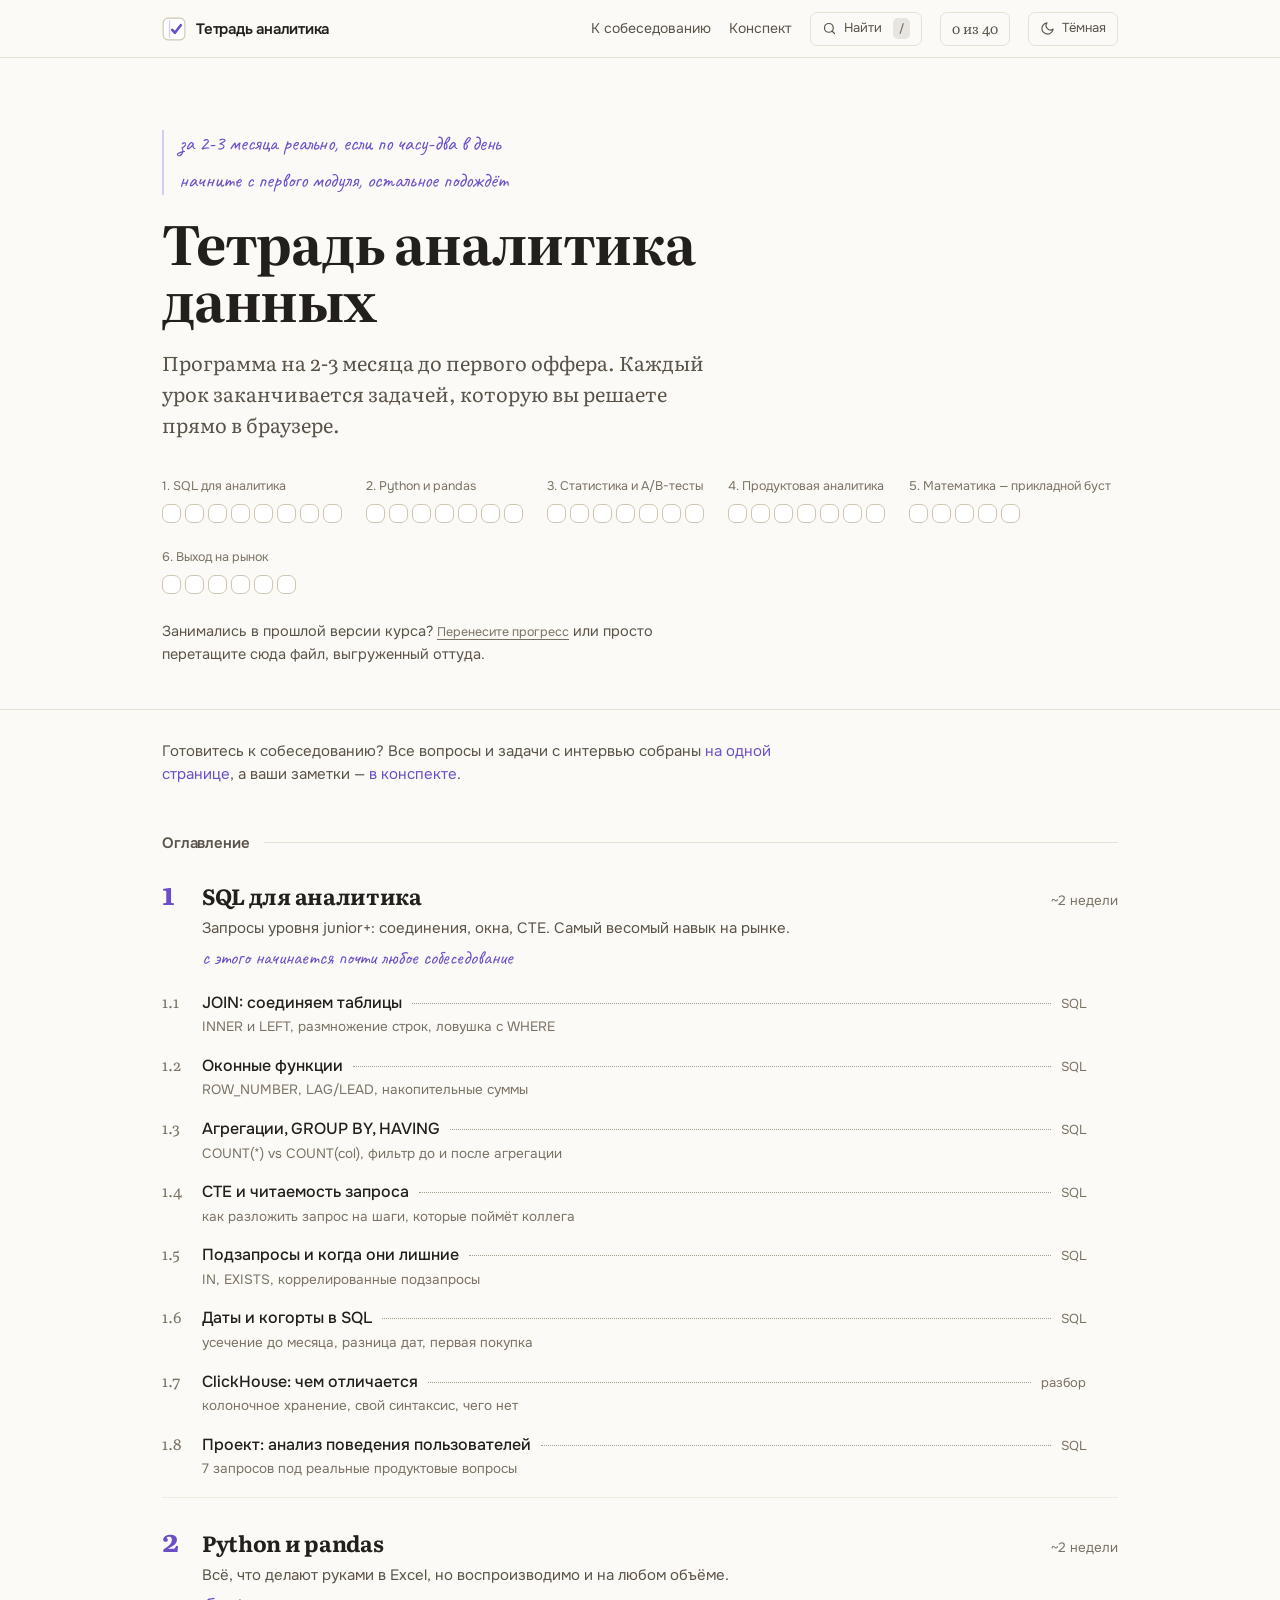
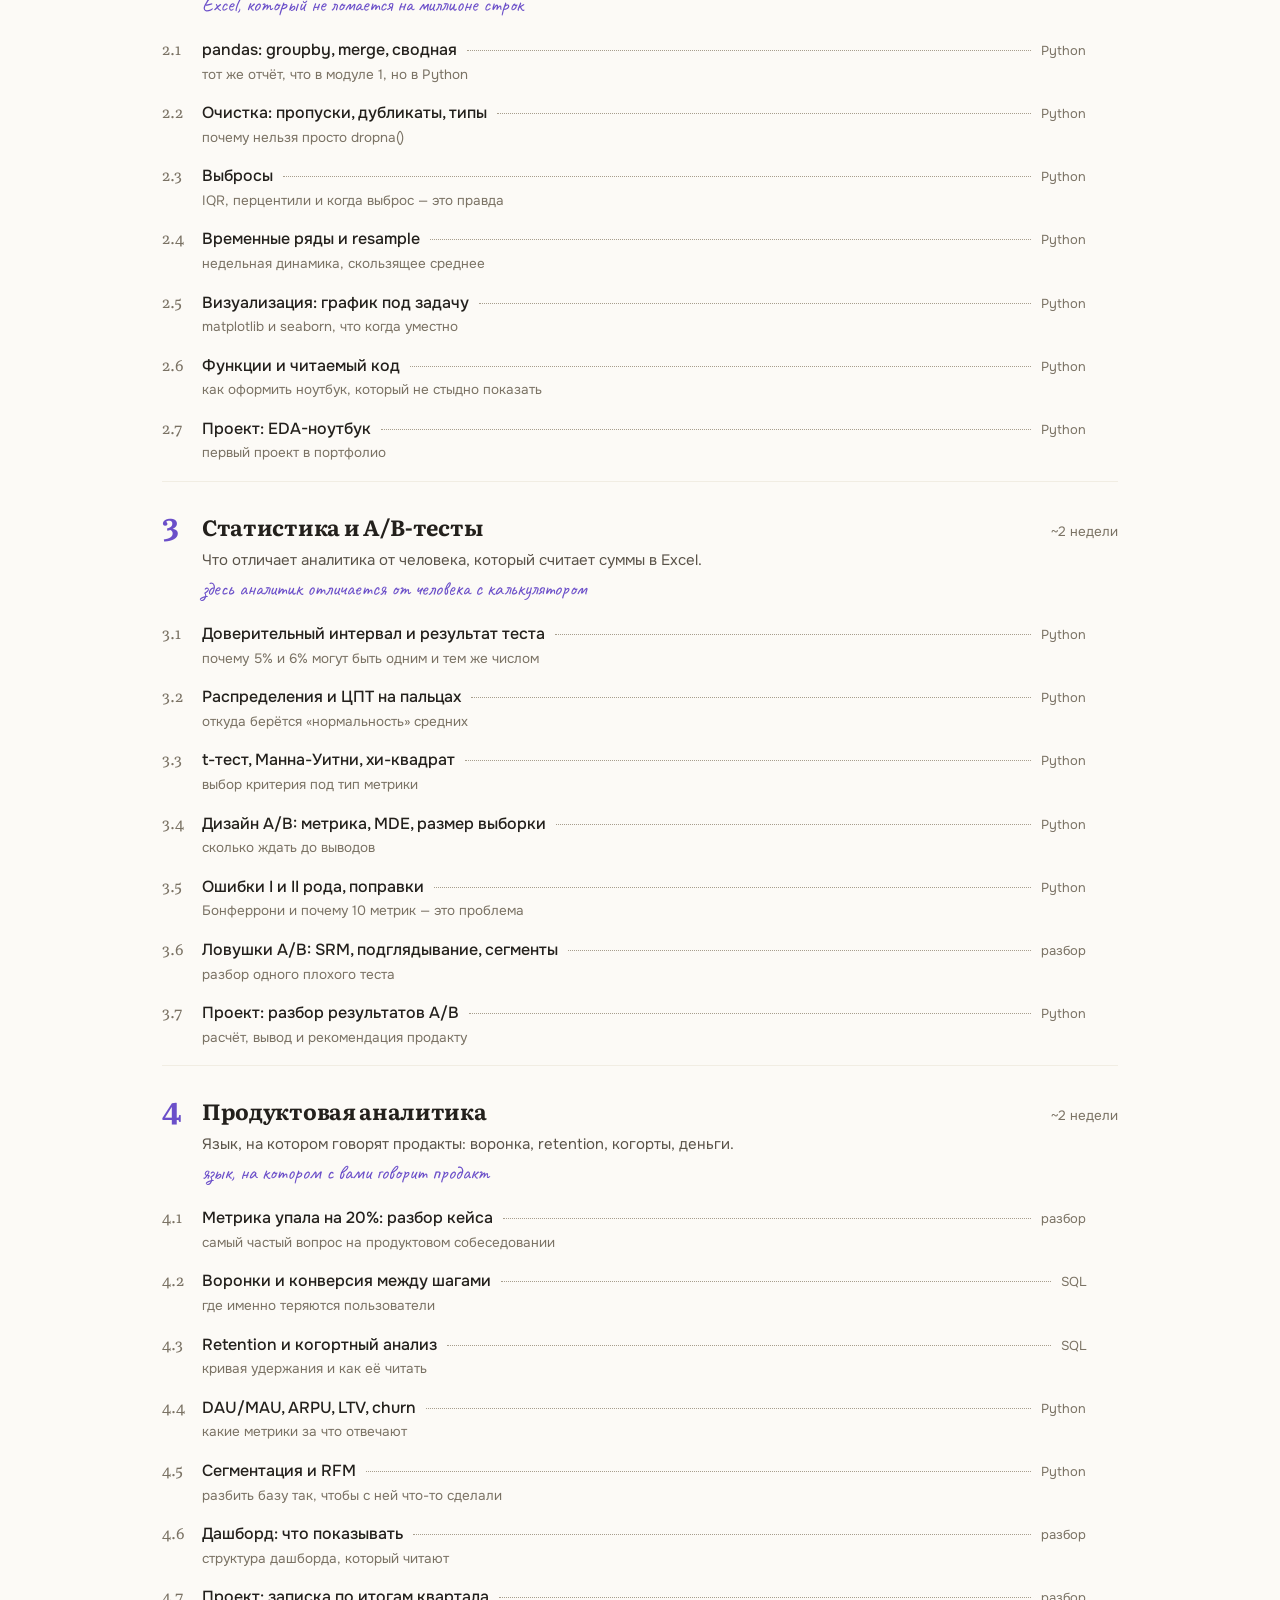
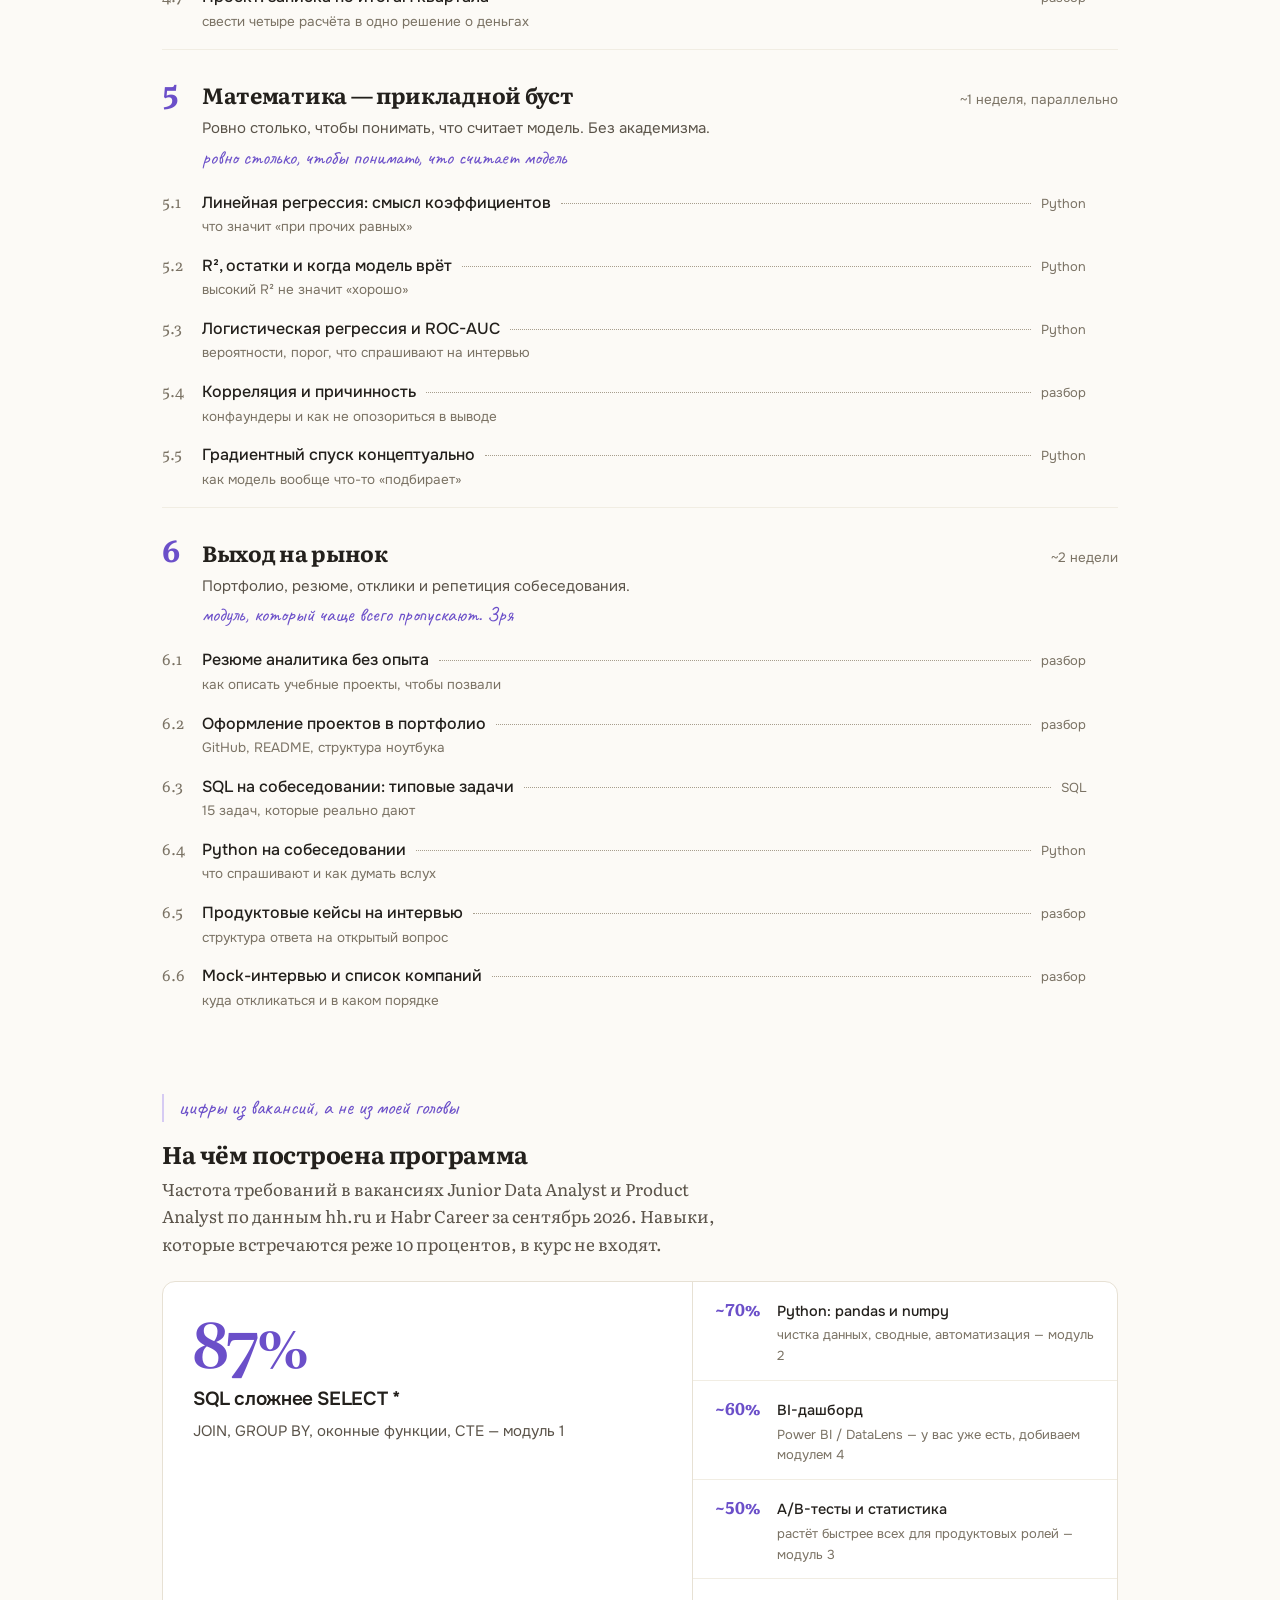
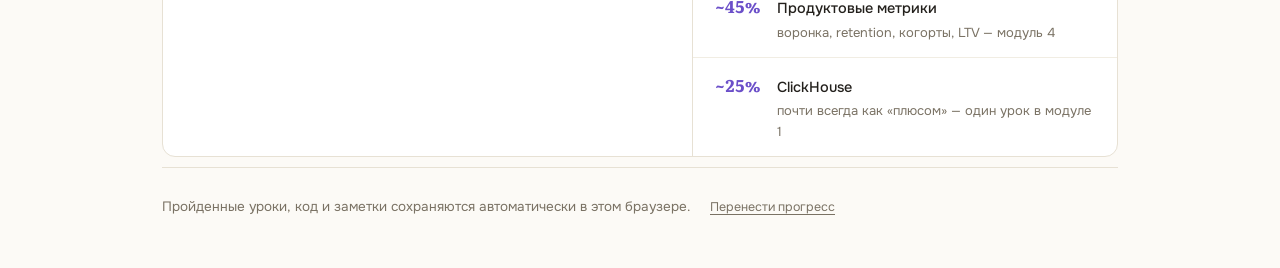
==== index.html @ 223bda24 "Поиск, клавиши, работа без интернета и тише оформление Двенадцать правок дизайна, выбранных ученику " ====
<!doctype html>
<html lang="ru">
<head>
<meta charset="utf-8">
<meta name="viewport" content="width=device-width, initial-scale=1">
<title>Тетрадь аналитика — курс подготовки к Junior Data Analyst</title>
<meta name="description" content="Интерактивный курс подготовки к позиции Junior Data Analyst и Product Analyst: SQL, Python, статистика, продуктовые метрики.">
<meta name="theme-color" content="#FCFAF6">
<link rel="icon" href="favicon.svg" type="image/svg+xml">
<link rel="apple-touch-icon" href="apple-touch-icon.png">
<link rel="manifest" href="manifest.webmanifest">

<!-- превью ссылки в мессенджерах и соцсетях -->
<meta property="og:type" content="website">
<meta property="og:locale" content="ru_RU">
<meta property="og:site_name" content="Тетрадь аналитика">
<meta property="og:title" content="Тетрадь аналитика — курс подготовки к Junior Data Analyst">
<meta property="og:description" content="40 уроков: SQL, Python, статистика и продуктовые метрики. Каждый урок заканчивается задачей, которую вы решаете прямо в браузере.">
<meta property="og:url" content="https://nekozlovskiy.github.io/analyst-notebook/">
<meta property="og:image" content="https://nekozlovskiy.github.io/analyst-notebook/og.png">
<meta property="og:image:width" content="1200">
<meta property="og:image:height" content="630">
<meta property="og:image:alt" content="Тетрадь аналитика: курс подготовки к Junior Data Analyst">
<meta name="twitter:card" content="summary_large_image">

<link rel="preconnect" href="https://fonts.googleapis.com">
<link rel="preconnect" href="https://fonts.gstatic.com" crossorigin>
<link href="https://fonts.googleapis.com/css2?family=Onest:wght@400;500;600;700;800&family=Literata:ital,opsz,wght@0,7..72,400;0,7..72,600;0,7..72,700;1,7..72,400&family=Caveat:wght@500;600;700&family=JetBrains+Mono:wght@400;500&display=swap" rel="stylesheet">
<link rel="stylesheet" href="styles.css">

<script>
/* тема ставится до первой отрисовки, чтобы страница не мигала */
(function () {
  try {
    var s = JSON.parse(localStorage.getItem("da.state.v1") || "{}");
    document.documentElement.setAttribute("data-theme", (s.theme && s.theme.v) || "light");
  } catch (e) {
    document.documentElement.setAttribute("data-theme", "light");
  }
})();
</script>
</head>

<body>
<div id="app"></div>

<!-- Модули уроков (content-m1…m6) и учебная база (data.js) подгружаются
     по мере надобности — см. Lazy в app.js. В собранный одним файлом
     курс build.py кладёт их внутрь заранее. -->
<script src="lessons.js"></script>
<script src="content-core.js"></script>
<script src="app.js"></script>
</body>
</html>
---- styles.css ----
/* ============================================================
   Тетрадь аналитика — оформление курса.

   Направление: «наставник рядом». На странице два голоса.
   Первый — набранный текст курса: спокойный, книжный, в одну
   колонку на 66 знаков. Второй — реплики наставника: от руки,
   на левом поле, короткие. Второй голос — единственное место,
   где дизайн позволяет себе яркость; всё остальное тихое.

   ПРАВИЛО РАДИУСОВ (одно на весь проект):
     контейнеры (карточки, врезки, редактор, модалка) — 13px
     контролы (кнопки, поля, теги, чипы)              — 7px
     других радиусов в проекте нет.

   ПРАВИЛО ЦВЕТА: один акцент — фиолетовая ручка наставника.
   Маркер (жёлтый) отмечает только то, что спрашивают на
   собеседовании, и больше ничего. Зелёный, красный и янтарный
   несут смысл состояния (зачтено / ошибка / предупреждение)
   и нигде не декоративны.

   ПРАВИЛО РУКОПИСНОГО: Caveat — только короткие реплики,
   до полутора строк. Длинный рукописный текст нечитаем.
   ============================================================ */

/* ============================================================
   1. Токены
   ============================================================ */

:root {
  /* поверхности: тёплая бумага, почти белая */
  --paper:      #FCFAF6;
  --paper-2:    #F4F0E7;
  --card:       #FFFFFF;
  --grid:       #E8E2D5;

  /* линейки */
  --rule:       #E7E1D4;
  --rule-soft:  #F1EDE3;
  --rule-hard:  #CFC6B2;

  /* чернила: тёплый графит, а не подкрашенный чёрный */
  --ink:        #23201C;
  --ink-2:      #5A5349;
  --ink-3:      #7A7264;   /* 4.6:1 на бумаге — мелкие подписи читаемы */
  --ink-4:      #A79E8D;

  /* единственный акцент — ручка наставника */
  --pen:        #6B4FC9;
  --pen-2:      #8064DD;
  --pen-soft:   #F1EDFC;
  --pen-line:   #D6CBF3;
  --on-pen:     #FFFFFF;   /* текст на заливке ручкой */

  /* маркер: только термины, которые спрашивают на собеседовании */
  --mark:       #FFE59E;
  --mark-2:     #FFD86B;

  /* состояния */
  --green:      #2E6B4F;   --green-soft: #E8F1EA;   --green-line: #BFD9C7;
  --red:        #A83B2A;   --red-soft:   #FAEDE9;   --red-line:   #EDC8BF;
  --amber:      #8A5A12;   --amber-soft: #FBF1DC;   --amber-line: #E7D3A4;

  /* типографика */
  --sans:  "Onest", -apple-system, BlinkMacSystemFont, "Segoe UI", Arial, sans-serif;
  --serif: "Literata", "Iowan Old Style", Georgia, "Times New Roman", serif;
  --hand:  "Caveat", "Segoe Script", cursive;
  --mono:  "JetBrains Mono", ui-monospace, "SF Mono", Menlo, Consolas, monospace;

  /* геометрия */
  --r:        7px;     /* контролы   */
  --r-lg:     13px;    /* контейнеры */
  --header-h: 58px;
  --wrap:     1020px;  /* главная */
  --lesson:   820px;   /* урок    */
  --measure:  66ch;
  --margin-w: 150px;   /* левое поле под реплики наставника */

  --shadow-1: 0 1px 2px rgba(35, 32, 28, .05);
  --shadow-2: 0 8px 26px -10px rgba(35, 32, 28, .16);
  --shadow-3: 0 26px 64px -20px rgba(35, 32, 28, .28);

  --ease:        cubic-bezier(.2, .6, .3, 1);
  --ease-spring: cubic-bezier(.22, 1, .3, 1);
}

[data-theme="dark"] {
  --paper:      #16130F;
  --paper-2:    #1D1A15;
  --card:       #1E1B16;
  --grid:       #2A251E;

  --rule:       #2E2921;
  --rule-soft:  #241F19;
  --rule-hard:  #453E33;

  --ink:        #EFEAE0;
  --ink-2:      #B7AE9F;
  --ink-3:      #978E7E;   /* 5.9:1 на тёмной бумаге */
  --ink-4:      #6B6355;

  --pen:        #B9A3FF;
  --pen-2:      #CDBCFF;
  --pen-soft:   #241E3A;
  --pen-line:   #3B3160;
  --on-pen:     #16130F;   /* ручка светлая — текст тёмный */

  --mark:       #6A5514;
  --mark-2:     #8A6E17;

  --green:      #6FC79B;   --green-soft: #14251C;   --green-line: #2A4536;
  --red:        #F0907C;   --red-soft:   #2C1A16;   --red-line:   #4C2C24;
  --amber:      #E0B361;   --amber-soft: #272014;   --amber-line: #453820;

  --shadow-1: 0 1px 2px rgba(0, 0, 0, .45);
  --shadow-2: 0 8px 26px -10px rgba(0, 0, 0, .65);
  --shadow-3: 0 26px 64px -20px rgba(0, 0, 0, .8);
}

/* ============================================================
   2. База
   ============================================================ */

* { box-sizing: border-box; }

html {
  -webkit-text-size-adjust: 100%;
  scroll-behavior: smooth;
  scroll-padding-top: calc(var(--header-h) + 60px);
}

body {
  margin: 0;
  background: var(--paper);
  color: var(--ink);
  font-family: var(--sans);
  font-size: 16px;
  line-height: 1.6;
  -webkit-font-smoothing: antialiased;
  -moz-osx-font-smoothing: grayscale;
  text-rendering: optimizeLegibility;
  /* ПРАВИЛО ЦИФР: по умолчанию старостильные, как в книге, — они
     живут в строке наравне с буквами и не выкрикивают себя.
     Ровные табличные остаются там, где цифры стоят столбцом:
     код, таблицы результатов, календарь, проценты в списке. */
  font-variant-numeric: oldstyle-nums proportional-nums;
}

a { color: var(--pen); text-decoration: none; }
a:hover { text-decoration: underline; text-underline-offset: 2px; }

:focus-visible {
  outline: 2px solid var(--pen);
  outline-offset: 2px;
  border-radius: 3px;
}

/* Заголовки набраны книжной засечкой: страница должна читаться как
   разобранный конспект, а не как интерфейс. Интерфейсные подписи
   (кнопки, ярлыки, навигация) остаются гротеском.               */
h1, h2 {
  margin: 0; font-family: var(--serif); font-weight: 700;
  letter-spacing: -0.016em; line-height: 1.15;
}
h3, h4 {
  margin: 0; font-weight: 600;
  letter-spacing: -0.015em; line-height: 1.25;
}

code, pre, .mono, table.res, .CodeMirror, .editor-h {
  font-family: var(--mono);
  font-variant-ligatures: none;
  font-variant-numeric: lining-nums tabular-nums;
}

/* Клавиша — не код: набирается тем же гротеском, что и подписи
   кнопок, и выглядит нажимаемой. Моноширинный шрифт в проекте
   означает «это код», и клавиши его не занимают.               */
kbd {
  font-family: var(--sans); font-size: .86em; font-weight: 500;
  font-variant-numeric: lining-nums;
  padding: 1px 6px; border-radius: 5px; white-space: nowrap;
  border: 1px solid var(--rule-hard); border-bottom-width: 2px;
  background: var(--paper-2); color: var(--ink-2);
}

button { cursor: pointer; }
button:disabled { cursor: not-allowed; }

/* Палец не ждёт: браузер не должен держать 300 мс на случай двойного
   тапа, а подсветка нажатия у нас своя — у каждого контрола есть
   состояние :active. */
a, button, summary, label, input, select, textarea, .toc-l, .q-opt {
  touch-action: manipulation;
  -webkit-tap-highlight-color: transparent;
}

/* текст только для экранного диктора */
.sr { position: absolute; width: 1px; height: 1px; overflow: hidden; clip: rect(0 0 0 0); white-space: nowrap; }

::selection { background: var(--pen-soft); color: var(--ink); }

/* ПРАВИЛО ПОЯВЛЕНИЯ: блок возникает там, где он и будет стоять.
   Ничего не выезжает снизу и не наплывает сбоку — страница и так
   движется под рукой читателя. Единственное, что позволено, —
   проявление, будто чернила проступили на бумаге.               */
@keyframes ink-in { from { opacity: 0; } }

.io-body, .modal, .theory pre, .drill-body {
  scrollbar-width: thin;
  scrollbar-color: var(--rule-hard) transparent;
}

/* ============================================================
   3. Шапка
   ============================================================ */

.hdr {
  position: sticky; top: 0; z-index: 40;
  height: var(--header-h);
  background: color-mix(in srgb, var(--paper) 86%, transparent);
  backdrop-filter: saturate(1.5) blur(14px);
  -webkit-backdrop-filter: saturate(1.5) blur(14px);
  border-bottom: 1px solid var(--rule);
}
.hdr-in {
  max-width: var(--wrap); margin: 0 auto; height: 100%;
  padding: 0 32px;
  display: flex; align-items: center; gap: 18px;
}
.brand {
  display: flex; align-items: center; gap: 10px;
  color: var(--ink); font-weight: 600; font-size: 15px;
  text-decoration: none; white-space: nowrap;
  letter-spacing: -0.015em;
}
.brand:hover { text-decoration: none; }
/* знак — та же тетрадная клетка с галочкой, что в иконке вкладки */
.brand .mark { display: inline-flex; width: 24px; height: 24px; flex: none; }
.brand .mark svg { width: 24px; height: 24px; }
.mk-p { fill: var(--card); stroke: var(--rule-hard); }
.mk-m { fill: none; stroke: var(--pen-line); }
.mk-k { fill: none; stroke: var(--pen); }
.pb-n { font-family: var(--serif); font-size: 13.5px; }
.crumbs {
  font-size: 13.5px; color: var(--ink-3);
  overflow: hidden; text-overflow: ellipsis; white-space: nowrap;
}
.crumbs b { color: var(--ink-2); font-weight: 500; }
.hdr .spacer { margin-left: auto; }

.hdr-bar {
  position: absolute; left: 0; bottom: -1px; height: 2px;
  background: var(--pen); width: 0;
  transition: width .6s var(--ease);
}

.readbar {
  position: fixed; left: 0; top: var(--header-h); height: 2px;
  background: var(--pen); width: 0; z-index: 41; pointer-events: none;
  transition: width .1s linear;
}

.iconbtn {
  border: 1px solid var(--rule); background: transparent; color: var(--ink-2);
  height: 34px; min-width: 34px; padding: 0 11px; border-radius: var(--r);
  font: inherit; font-size: 13px; white-space: nowrap;
  display: inline-flex; align-items: center; gap: 7px;
  transition: border-color .2s var(--ease), color .2s var(--ease),
              background-color .2s var(--ease), transform .12s var(--ease);
}
.iconbtn:hover { border-color: var(--ink-3); color: var(--ink); background: var(--paper-2); }
/* кнопки шапки не сжимаются уже своего текста — иначе подпись вылезает */
.hdr .iconbtn { flex: none; }
.iconbtn:active { transform: translateY(1px); }
.iconbtn svg { width: 15px; height: 15px; }

/* Тихий таймер: без секунд на экране — время считается само
   и видно на главной. Точка показывает, идёт ли учёт. */
.timer {
  font: inherit; font-size: 13px; color: var(--ink-3);
  border: 0; padding: 0; background: transparent;
  display: inline-flex; align-items: center; gap: 7px;
  transition: color .2s var(--ease);
}
.timer:hover { color: var(--ink-2); }
.timer.paused { opacity: .5; }
/* точка несёт состояние таймера: идёт или на паузе */
.timer::before {
  content: ""; width: 5px; height: 5px; border-radius: 50%;
  background: var(--green); flex: none;
}
.timer.paused::before { background: var(--ink-4); }

/* ============================================================
   4. Обёртки
   ============================================================ */

.wrap { max-width: var(--wrap); margin: 0 auto; padding: 0 32px; }
.wrap.lesson-wrap { max-width: var(--lesson); }

/* ============================================================
   4a. Голос наставника
   ============================================================ */

/* Реплика на поле. На широком экране висит слева от колонки
   текста и не занимает её ширину; на узком становится обычным
   блоком с чертой слева. Внутри — от руки и коротко.        */
.aside {
  font-family: var(--hand);
  font-size: 21px; line-height: 1.3;
  color: var(--pen);
  margin: 0 0 18px;
  padding-left: 15px;
  border-left: 2px solid var(--pen-line);
}
.aside p { margin: 0 0 10px; }
.aside p:last-child { margin-bottom: 0; }

/* Поле выносится наружу, только если рядом с колонкой реально есть
   место: внешние поля должны вместить ширину реплики и зазор.
   Порог разный для урока (колонка 820px) и для главной (1020px) —
   с одним общим реплика уезжала бы за край экрана.               */
@media (min-width: 1200px) {
  .lesson-wrap .has-margin { position: relative; }
  .lesson-wrap .has-margin > .aside {
    position: absolute;
    left: calc(-1 * (var(--margin-w) + 26px));
    width: var(--margin-w);
    margin: 0; padding-left: 0; border-left: 0;
    text-align: right;
  }
}

@media (min-width: 1400px) {
  .hero-in.has-margin,
  .market.has-margin,
  .review.has-margin { position: relative; }
  .hero-in.has-margin > .aside,
  .market.has-margin > .aside,
  .review.has-margin > .aside {
    position: absolute;
    left: calc(-1 * (var(--margin-w) + 26px));
    width: var(--margin-w);
    margin: 0; padding-left: 0; border-left: 0;
    text-align: right;
  }
  /* Обложка сама является обёрткой, а блок со статистикой лежит
     внутри неё, поэтому его левый край сдвинут на отступ обёртки.
     Компенсируем, иначе две реплики стоят на разной вертикали. */
  .market.has-margin > .aside,
  .review.has-margin > .aside { left: calc(-1 * (var(--margin-w) + 26px + 32px)); }
}

/* Маркер. Ставится только на то, что спрашивают на собеседовании:
   если начать подсвечивать всё подряд, он перестанет что-либо значить. */
.hl {
  background-image: linear-gradient(
    transparent 58%, var(--mark) 58%, var(--mark) 93%, transparent 93%);
  padding: 0 2px;
}

/* Пояснение внутри разбора задачи: обычный текст, а не код. */
.d-say {
  font-family: var(--serif);
  font-size: 16.4px; line-height: 1.66;
  color: var(--ink-2);
  margin: 14px 0;
}
.d-say:first-child { margin-top: 0; }

/* ============================================================
   5. Главная — обложка
   ============================================================ */

/* Обложка держится на тексте и репликах на полях, а не на фактуре:
   ни клетки, ни градиента здесь нет намеренно. */
.hero {
  position: relative;
  border-bottom: 1px solid var(--rule);
}
.hero-in { position: relative; z-index: 1; padding-block: 72px 44px; }

.hero h1 {
  font-size: clamp(36px, 5.2vw, 54px);
  font-weight: 700; letter-spacing: -0.022em; max-width: 20ch;
  margin-bottom: 20px; line-height: 1.06;
}
.hero p.lede {
  font-family: var(--serif);
  font-size: 20px; line-height: 1.55; color: var(--ink-2);
  max-width: 46ch; margin: 0 0 36px;
}

/* карта прогресса: каждая клетка — урок */
.map { display: flex; flex-wrap: wrap; gap: 24px; align-items: flex-start; }
.map-mod-h {
  font-size: 12.5px; color: var(--ink-3); margin-bottom: 8px;
}
.map-cells { display: flex; gap: 4px; }
.cell {
  position: relative; display: block; padding: 0;
  width: 19px; height: 19px; border-radius: var(--r);
  border: 1.5px solid var(--rule-hard); background: var(--card);
  transition: border-color .18s var(--ease), background-color .18s var(--ease);
}
.cell:hover { border-color: var(--pen); background: var(--pen-soft); }
.cell.done { border-color: var(--pen-line); }
/* галочка чуть вылезает за клетку — так её и ставят ручкой */
.cell .pen-tick { position: absolute; left: -2px; top: -7px; width: 25px; height: 25px; }
.cell.locked {
  border-style: dashed; border-color: var(--ink-4);
  opacity: .45; cursor: default; background: transparent;
}
.cell.locked:hover { background: transparent; border-color: var(--ink-4); }

/* Галочка ручкой наставника — на карте, в оглавлении и в момент решения. */
.pen-tick {
  display: block; overflow: visible; fill: none;
  stroke: var(--pen); stroke-width: 2.6; stroke-linecap: round; stroke-linejoin: round;
  transform-origin: 45% 70%;
}
.pen-tick path { stroke-dasharray: 1; stroke-dashoffset: 0; }
/* единственное движение урока: галочка дорисовывается, когда задача решена */
.pen-tick.draw path { animation: pen-draw .6s .08s var(--ease) both; }
@keyframes pen-draw { from { stroke-dashoffset: 1; } }

/* Как дела — фразой наставника и календарём занятий, а не рядом цифр. */
.pace { margin-top: 30px; display: flex; flex-wrap: wrap; align-items: center; gap: 22px 44px; }
.pace-say {
  margin: 0; flex: 1 1 300px; max-width: 520px;
  font-family: var(--hand); font-size: 26px; line-height: 1.22; color: var(--pen);
}
/* Двенадцать недель штрихами ручкой: неделя — столбец, понедельник
   сверху, длина штриха — сколько занимались в тот день. Пустой день
   остаётся точкой линовки, сегодняшний обведён. */
.cal { flex: none; }
.cal svg { display: block; width: 218px; height: auto; overflow: visible; }
.cal-m { fill: none; stroke: var(--pen); stroke-linecap: round; }
.cal-m.l1 { stroke-width: 1.5; opacity: .5; }
.cal-m.l2 { stroke-width: 2.1; opacity: .78; }
.cal-m.l3 { stroke-width: 2.8; }
.cal-n { fill: var(--ink-4); opacity: .4; }
.cal-ring {
  fill: none; stroke: var(--pen); stroke-width: 1.3;
  stroke-linecap: round; opacity: .7;
}
.cal-mo { font-family: var(--hand); font-size: 12px; fill: var(--ink-4); }

/* рукописные строки переносятся ровно, без одинокого слова в конце */
.pace-say, .toc-say, .aside p { text-wrap: balance; }

/* Предложение перенести прогресс — только на пустом курсе. Тон
   спокойный: это подсказка, а не предупреждение. */
.carry {
  margin: 26px 0 0; font-size: 14.5px; color: var(--ink-2);
  max-width: 56ch; line-height: 1.55;
}

/* Вернуться к занятиям — первое, что нужно вернувшемуся человеку. */
.resume {
  display: flex; align-items: center; gap: 18px; flex-wrap: wrap;
  max-width: 620px; margin: 0 0 36px; padding: 16px 18px 16px 20px;
  background: var(--card); color: var(--ink);
  border: 1px solid var(--pen-line); border-radius: var(--r-lg);
  box-shadow: var(--shadow-1);
  transition: border-color .18s var(--ease), box-shadow .18s var(--ease);
}
.resume:hover { text-decoration: none; border-color: var(--pen); box-shadow: var(--shadow-2); }
.resume-txt { flex: 1 1 280px; min-width: 0; }
.resume-k { display: block; font-size: 13.5px; color: var(--ink-3); margin-bottom: 3px; }
.resume-t {
  display: block; font-family: var(--serif); font-size: 19px; font-weight: 700;
  letter-spacing: -0.012em; line-height: 1.25;
}
.resume-d { display: block; font-size: 14px; color: var(--ink-2); margin-top: 3px; }
.resume-go {
  flex: none; padding: 10px 18px; border-radius: var(--r);
  background: var(--pen); color: var(--on-pen); font-size: 15px; font-weight: 600;
}
.resume:hover .resume-go { background: var(--pen-2); }

/* Повторение на главной: карточки вопросов те же, что в уроке. */
.review { padding: 44px 0 4px; }
.review-body { max-width: 720px; }
.review-intro {
  font-family: var(--serif); font-size: 17px; line-height: 1.6; color: var(--ink-2);
  max-width: 58ch; margin: 0 0 18px;
}
.review-later { font-size: 15px; color: var(--ink-2); margin: 0; }
.rv-meta { font-size: 13.5px; color: var(--ink-3); margin-bottom: 10px; }
.rv-next { margin-top: 14px; }

/* Пока подгружается модуль урока. */
.lazy-wait { padding: 96px 0; font-size: 17px; color: var(--ink-2); }

/* Плёнка при перетаскивании файла на страницу. */
.dropveil {
  position: fixed; inset: 0; z-index: 200;
  display: none; align-items: center; justify-content: center;
  background: color-mix(in srgb, var(--paper) 88%, transparent);
  backdrop-filter: blur(2px);
}
.dropveil.show { display: flex; }
.dropveil span {
  font-family: var(--hand); font-size: 30px; color: var(--pen);
  border: 2px dashed var(--pen-line); border-radius: var(--r-lg);
  padding: 34px 46px; background: var(--card);
}

/* ============================================================
   6. Главная — оглавление
   ============================================================ */

.sec-title {
  font-size: 15px; font-weight: 600; letter-spacing: -0.01em;
  color: var(--ink-2);
  display: flex; align-items: center; gap: 14px; margin-bottom: 22px;
}
.sec-title::after { content: ""; flex: 1; height: 1px; background: var(--rule); }

/* Программа — не набор карточек, а оглавление тетради: номер, название,
   отточие, вид практики и галочка ручкой у пройденных. */
.toc { padding: 44px 0 20px; }
.toc-mod { padding: 26px 0 10px; border-top: 1px solid var(--rule-soft); }
.toc .sec-title + .toc-mod { border-top: 0; padding-top: 0; }
.toc-mh { display: flex; align-items: baseline; gap: 14px; }
.toc-mn {
  flex: none; min-width: 26px;
  font-family: var(--serif); font-size: 30px; font-weight: 700; line-height: 1;
  color: var(--pen);
}
.toc-mt { margin: 0; font-family: var(--serif); font-size: 22px; font-weight: 700; letter-spacing: -0.014em; }
.toc-mw { margin-left: auto; flex: none; font-size: 13.5px; color: var(--ink-3); }
.toc-ms, .toc-say { margin: 6px 0 0 40px; max-width: 62ch; }
.toc-ms { font-size: 15px; line-height: 1.5; color: var(--ink-2); }
.toc-say { font-family: var(--hand); font-size: 20px; line-height: 1.2; color: var(--pen); }

.toc-list { list-style: none; margin: 12px 0 0; padding: 0; }
.toc-l { display: block; padding: 8px 0; color: var(--ink); text-decoration: none; }
.toc-l:hover { text-decoration: none; }
.toc-line { display: flex; align-items: baseline; gap: 10px; }
.toc-n { flex: none; min-width: 30px; font-family: var(--serif); font-size: 15px; color: var(--ink-3); }
.toc-tt { font-size: 16px; font-weight: 500; transition: color .15s var(--ease); }
.toc-l:hover .toc-tt { color: var(--pen); }
.toc-l.done .toc-tt { color: var(--ink-2); }
/* отточие: пустой элемент стоит на базовой линии строки */
.toc-lead { flex: 1 1 24px; min-width: 16px; border-bottom: 1.5px dotted var(--ink-4); transform: translateY(-4px); }
.toc-k { flex: none; font-size: 13px; color: var(--ink-3); }
.toc-c { flex: none; position: relative; width: 22px; align-self: stretch; }
.toc-c .pen-tick { position: absolute; left: 0; top: -3px; width: 24px; height: 24px; }
.toc-d { display: block; margin: 2px 0 0 40px; font-size: 13.5px; line-height: 1.45; color: var(--ink-3); }
.toc-l.soon { color: var(--ink-3); cursor: default; }

/* ============================================================
   7. Главная — на чём построена программа
   ============================================================ */

.market { padding: 46px 0 10px; }
.market h2 { font-size: 24px; letter-spacing: -0.018em; margin-bottom: 8px; }
.market .note {
  font-family: var(--serif); font-size: 17px; line-height: 1.6;
  color: var(--ink-2); margin: 0 0 24px; max-width: 58ch;
}

/* асимметричная сетка: ведущий навык крупно, остальные списком */
.market-lead {
  display: grid; grid-template-columns: minmax(0, 1.25fr) minmax(0, 1fr);
  gap: 0; border: 1px solid var(--rule); border-radius: var(--r-lg);
  overflow: hidden; background: var(--card);
}
.mk-hero { padding: 28px 30px; border-right: 1px solid var(--rule); }
.mk-hero .pct {
  font-family: var(--serif); font-size: 62px; font-weight: 600; color: var(--pen);
  line-height: 1; letter-spacing: -0.04em;
}
.mk-hero .what { font-size: 19px; font-weight: 600; margin-top: 12px; letter-spacing: -0.02em; }
.mk-hero .where { font-size: 15px; color: var(--ink-2); margin-top: 6px; line-height: 1.5; }

.mk-rest { display: flex; flex-direction: column; }
.mk-row {
  display: flex; align-items: baseline; gap: 14px;
  padding: 13px 22px; border-bottom: 1px solid var(--rule-soft);
}
.mk-row:last-child { border-bottom: 0; }
.mk-row .pct {
  font-family: var(--serif); font-size: 17px; font-weight: 700; color: var(--pen);
  min-width: 48px; font-variant-numeric: lining-nums tabular-nums;
}
.mk-row .what { font-size: 14.5px; font-weight: 500; }
.mk-row .where { font-size: 13px; color: var(--ink-3); margin-top: 2px; }

/* ============================================================
   8. Урок — шапка
   ============================================================ */

.lesson-head { padding: 44px 0 28px; }

.lesson-head .kicker {
  font-size: 13.5px; color: var(--ink-3);
  margin-bottom: 16px; display: flex; align-items: center;
  gap: 14px; flex-wrap: wrap;
}
.lesson-head h1 {
  font-size: clamp(30px, 4.6vw, 41px);
  letter-spacing: -0.02em; margin-bottom: 16px; line-height: 1.12;
}
.lesson-head .sub {
  font-family: var(--serif);
  color: var(--ink-2); max-width: var(--measure);
  font-size: 19px; line-height: 1.6; margin: 0;
}

/* план занятия */
.plan {
  margin-top: 30px;
  border: 1px solid var(--rule); border-radius: var(--r-lg);
  background: var(--card); overflow: hidden;
}
.plan-h {
  padding: 12px 18px; border-bottom: 1px solid var(--rule);
  background: var(--paper-2);
  font-size: 14.5px; font-weight: 600; color: var(--ink-2);
  display: flex; align-items: center; gap: 10px;
}
.plan-h .total { margin-left: auto; color: var(--pen); letter-spacing: .02em; }
/* колонок ровно столько, сколько пунктов: сетка не оставляет
   висящую строку с одной ячейкой */
.plan-list { display: grid; grid-template-columns: repeat(var(--plan-cols, 4), minmax(0, 1fr)); }
.plan-item {
  padding: 15px 18px; border-right: 1px solid var(--rule-soft);
  border-bottom: 1px solid var(--rule-soft);
}
.plan-item:last-child { border-right: 0; }
.plan-item .m {
  font-family: var(--serif); font-size: 14px; font-weight: 600;
  color: var(--pen); margin-bottom: 4px;
}
.plan-item .w { font-size: 14px; color: var(--ink-2); line-height: 1.45; }

/* якорная навигация по уроку */
.secnav {
  position: sticky; top: var(--header-h); z-index: 30;
  background: color-mix(in srgb, var(--paper) 92%, transparent);
  backdrop-filter: saturate(1.4) blur(12px);
  -webkit-backdrop-filter: saturate(1.4) blur(12px);
  border-bottom: 1px solid var(--rule);
  border-top: 1px solid var(--rule);
  margin-top: 32px;
  overflow-x: auto; scrollbar-width: none;
}
.secnav::-webkit-scrollbar { display: none; }
.secnav-in {
  display: flex; gap: 4px; padding: 8px 0;
  max-width: var(--lesson); margin: 0 auto;
}
.secnav a {
  font-size: 13.5px; color: var(--ink-3); padding: 6px 12px;
  border-radius: var(--r); white-space: nowrap; text-decoration: none;
  transition: background-color .18s var(--ease), color .18s var(--ease);
}
.secnav a:hover { color: var(--ink); background: var(--paper-2); text-decoration: none; }
.secnav a.on { color: var(--pen); background: var(--pen-soft); font-weight: 500; }

/* ============================================================
   9. Урок — секции лонгрида
   ============================================================ */

.block { padding: 50px 0 0; }
.block:last-of-type { padding-bottom: 20px; }

.block-h {
  margin-bottom: 22px; padding-bottom: 12px;
  border-bottom: 1px solid var(--rule);
}
.block-h h2 { font-size: 25px; letter-spacing: -0.018em; }

/* ---------- проза теории ---------- */

.theory {
  font-family: var(--serif);
  font-size: 17.5px;
  line-height: 1.72;
  color: var(--ink);
}
/* Столбцы чисел в тексте — исключение из правила цифр: в таблице
   разряды должны стоять друг под другом. */
.theory table, .ticket-b table, .drill-body table {
  font-variant-numeric: lining-nums tabular-nums;
}
.theory > * { max-width: var(--measure); }
/* длинный идентификатор в тексте, тикете или тесте переносится,
   а не растягивает страницу на узком экране; код в pre не трогаем */
:not(pre) > code, .ticket-b, .q-t, .q-opt { overflow-wrap: anywhere; }
/* длинная формула прокручивается сама, а не растягивает страницу */
.theory mjx-container[display="true"] {
  display: block; max-width: 100%; overflow-x: auto; overflow-y: hidden; padding: 2px 0;
  /* MathJax задаёт контейнеру min-width прямо в style — без !important
     формула не даёт себя сжать до ширины экрана */
  min-width: 0 !important;
}
.theory > pre, .theory > table, .theory > .callout,
.theory > .example, .theory > .cmp, .theory > figure { max-width: 100%; }

.theory h3 {
  font-family: var(--sans);
  font-size: 21px; margin: 42px 0 13px; letter-spacing: -0.024em;
  line-height: 1.26;
}
.theory h3:first-child { margin-top: 0; }
.theory h4 {
  font-family: var(--sans);
  font-size: 16.5px; margin: 28px 0 9px; color: var(--ink);
}
.theory p { margin: 0 0 18px; }
.theory ul, .theory ol { margin: 0 0 18px; padding-left: 25px; }
.theory li { margin-bottom: 9px; }
.theory li::marker { color: var(--ink-4); }
.theory strong { font-weight: 600; }
.theory em { font-style: italic; }
.theory hr { border: 0; border-top: 1px solid var(--rule); margin: 36px 0; }
.theory blockquote {
  margin: 0 0 18px; padding: 2px 0 2px 20px;
  border-left: 2px solid var(--pen-line);
  color: var(--ink-2); font-style: italic;
}

.theory code {
  font-family: var(--mono);
  font-size: .84em; background: var(--paper-2); padding: 2px 5px;
  border-radius: var(--r); color: var(--ink);
  border: 1px solid var(--rule-soft);
}
.theory pre {
  font-family: var(--mono);
  font-size: 14.2px; line-height: 1.62; background: var(--card);
  border: 1px solid var(--rule); border-left: 3px solid var(--pen);
  border-radius: var(--r-lg); padding: 16px 19px; overflow-x: auto;
  margin: 0 0 20px;
}
.theory pre code { background: none; padding: 0; border: 0; font-size: inherit; }

.theory table {
  border-collapse: collapse; width: 100%; font-family: var(--sans);
  font-size: 14.5px; margin: 0 0 22px; line-height: 1.5;
}
.theory th, .theory td {
  border: 1px solid var(--rule); padding: 10px 14px;
  text-align: left; vertical-align: top;
}
.theory th { background: var(--paper-2); font-weight: 600; font-size: 13.5px; }
.theory tbody tr:nth-child(even) td {
  background: color-mix(in srgb, var(--paper-2) 45%, transparent);
}

.theory .lead {
  font-size: 20px; line-height: 1.6; color: var(--ink-2);
  margin-bottom: 26px;
}

/* врезки */
.callout {
  border: 1px solid var(--rule); border-radius: var(--r-lg);
  padding: 17px 21px; margin: 0 0 22px;
  font-family: var(--sans); font-size: 15.4px; line-height: 1.6;
  background: var(--card);
}
.callout .ct {
  font-weight: 600; font-size: 14.5px; margin-bottom: 8px; display: block;
  font-family: var(--sans); letter-spacing: -0.01em;
}
.callout p { margin: 0 0 11px; }
.callout p:last-child { margin-bottom: 0; }
.callout ul, .callout ol { margin: 9px 0 0; padding-left: 21px; }
.callout li { margin-bottom: 7px; }
.callout code {
  font-family: var(--mono); font-size: .85em;
  background: color-mix(in srgb, var(--card) 70%, transparent);
  padding: 1px 5px; border-radius: var(--r); border: 1px solid var(--rule-soft);
}

.callout.work  { border-left: 3px solid var(--green); background: var(--green-soft); border-color: var(--green-line); }
.callout.work .ct { color: var(--green); }
/* Заливки нет намеренно: полоса маркера должна читаться как маркер
   по бумаге, а на цветной плашке она мутнеет. */
.callout.jobs  { border-left: 3px solid var(--pen); background: var(--card); border-color: var(--pen-line); }
/* Единственная полоса маркера на урок. Больше нигде маркер не ставится:
   если подсвечивать всё подряд, он перестаёт что-либо значить. */
.callout.jobs .ct {
  color: var(--ink);
  background-image: linear-gradient(
    transparent 56%, var(--mark) 56%, var(--mark) 94%, transparent 94%);
  display: inline-block; padding: 0 3px; margin-bottom: 10px;
}
.callout.trap  { border-left: 3px solid var(--red); background: var(--red-soft); border-color: var(--red-line); }
.callout.trap .ct { color: var(--red); }
.callout.note  { border-left: 3px solid var(--ink-3); background: var(--paper-2); }
.callout.note .ct { color: var(--ink); }

/* разобранный пример */
.example {
  border: 1px solid var(--rule); border-radius: var(--r-lg);
  margin: 0 0 22px; background: var(--card); overflow: hidden;
}
.example-h {
  padding: 12px 20px; border-bottom: 1px solid var(--rule);
  background: var(--paper-2);
  font-family: var(--sans); font-size: 14.5px; font-weight: 600;
  color: var(--ink); letter-spacing: -0.01em;
}
.example-b { padding: 18px 20px 6px; font-family: var(--sans); font-size: 15.4px; }
.example-b pre { margin-bottom: 15px; border-left-color: var(--ink-4); }
.example-b p { margin: 0 0 15px; }
.example-b table { font-size: 13.8px; }

/* сравнение «плохо / хорошо» */
.cmp { display: grid; grid-template-columns: 1fr 1fr; gap: 14px; margin: 0 0 22px; }
/* без min-width: 0 элемент сетки не сжимается уже своего содержимого —
   широкий код внутри растягивал страницу вместо собственной прокрутки */
.cmp > div { min-width: 0; }
.cmp > div {
  border: 1px solid var(--rule); border-radius: var(--r-lg);
  padding: 16px 18px; background: var(--card);
  font-family: var(--sans); font-size: 14.8px;
}
.cmp .bad { border-left: 3px solid var(--red); }
.cmp .good { border-left: 3px solid var(--green); }
.cmp .cmp-t {
  font-size: 13.5px; font-weight: 600; margin-bottom: 10px; display: block;
}
.cmp .bad .cmp-t { color: var(--red); }
.cmp .good .cmp-t { color: var(--green); }
.cmp pre {
  margin: 0 0 11px; font-size: 13.2px; border-left: 0;
  padding: 12px 14px; background: var(--paper-2);
  border: 1px solid var(--rule-soft); border-radius: var(--r);
  overflow-x: auto; font-family: var(--mono); line-height: 1.55;
}
.cmp p { margin: 0; }

/* ============================================================
   10. Урок — практика
   ============================================================ */

.ticket {
  border: 1px solid var(--rule); border-radius: var(--r-lg);
  background: var(--card); margin-bottom: 22px;
  box-shadow: var(--shadow-1);
}
/* Задачу присылает конкретный человек — шапка должна читаться
   как сообщение от коллеги, а не как строка метаданных. */
.ticket-h {
  border-bottom: 1px solid var(--rule); padding: 15px 22px;
  display: flex; align-items: baseline; gap: 10px; flex-wrap: wrap;
  font-size: 14.5px; color: var(--ink-2);
  background: var(--paper-2);
  border-radius: var(--r-lg) var(--r-lg) 0 0;
}
.ticket-h .from {
  color: var(--ink); font-weight: 600; font-size: 15.5px;
  letter-spacing: -0.012em;
}
.ticket-b {
  padding: 22px 24px; font-family: var(--serif);
  font-size: 17px; line-height: 1.68;
}
.ticket-b > * { max-width: var(--measure); }
.ticket-b p { margin: 0 0 15px; }
.ticket-b p:last-child { margin-bottom: 0; }
.ticket-b ul, .ticket-b ol { margin: 0 0 15px; padding-left: 24px; }
.ticket-b li { margin-bottom: 8px; }
.ticket-b code {
  font-family: var(--mono); font-size: .83em;
  background: var(--paper-2); padding: 2px 5px; border-radius: var(--r);
  border: 1px solid var(--rule-soft);
}
.ticket-b pre {
  font-family: var(--mono); font-size: 13.6px; line-height: 1.6;
  background: var(--paper-2); border: 1px solid var(--rule);
  border-radius: var(--r); padding: 14px 16px; overflow-x: auto;
  margin: 0 0 15px; max-width: 100%;
}
.ticket-b table {
  font-family: var(--sans); font-size: 14.5px;
  border-collapse: collapse; margin-bottom: 15px;
}
.ticket-b th, .ticket-b td { border: 1px solid var(--rule); padding: 8px 12px; text-align: left; }
.ticket-b th { background: var(--paper-2); font-weight: 600; font-size: 13.5px; }

details.schema { margin-bottom: 20px; }
details.schema > summary {
  cursor: pointer; font-size: 14.5px; color: var(--ink-2);
  padding: 11px 0; border-bottom: 1px solid var(--rule); list-style: none;
  display: flex; align-items: center; gap: 9px;
  transition: color .18s var(--ease);
}
details.schema > summary:hover { color: var(--ink); }
details.schema > summary::-webkit-details-marker { display: none; }
details.schema > summary::before {
  content: "›"; color: var(--ink-3); font-size: 16px; line-height: 1;
  transition: transform .18s var(--ease); display: inline-block;
}
details.schema[open] > summary::before { transform: rotate(90deg); }
.schema-body { padding: 18px 0 6px; }
.schema-body pre {
  font-family: var(--mono);
  font-size: 13.4px; line-height: 1.58; margin: 0 0 15px; overflow-x: auto;
  background: var(--card); border: 1px solid var(--rule); border-radius: var(--r-lg);
  padding: 15px 17px;
}
.schema-body p {
  margin: 0 0 13px; font-size: 15px; color: var(--ink-2);
  max-width: var(--measure); line-height: 1.6;
}
.schema-body code {
  font-family: var(--mono); font-size: .86em; background: var(--paper-2);
  padding: 1px 5px; border-radius: var(--r); border: 1px solid var(--rule-soft);
}

/* редактор */
.editor-shell {
  border: 1px solid var(--rule); border-radius: var(--r-lg);
  background: var(--card); overflow: hidden; margin-bottom: 14px;
  box-shadow: var(--shadow-1);
}
.editor-h {
  display: flex; align-items: center; gap: 12px;
  padding: 10px 15px; border-bottom: 1px solid var(--rule);
  font-family: var(--mono); font-size: 12px; color: var(--ink-3);
  background: var(--paper-2);
}
.editor-h .spacer { margin-left: auto; }
.linkbtn {
  background: none; border: 0; padding: 0; font: inherit; font-size: 12.5px;
  color: var(--ink-3); text-decoration: underline;
  text-underline-offset: 3px; transition: color .18s var(--ease);
  font-family: var(--sans);
}
.linkbtn:hover { color: var(--pen); }

.CodeMirror {
  height: auto; font-family: var(--mono) !important; font-size: 14.5px;
  line-height: 1.62; background: var(--card); color: var(--ink);
  resize: vertical; overflow: auto !important;
  padding: 8px 0;
}
.CodeMirror-scroll { min-height: 300px; }
.CodeMirror-gutters { background: var(--card); border-right: 1px solid var(--rule-soft); }
.CodeMirror-linenumber { color: var(--ink-4); font-size: 12.5px; }
.CodeMirror-cursor { border-left: 2px solid var(--pen); }
.CodeMirror-selected { background: var(--pen-soft) !important; }
.CodeMirror-line::selection, .CodeMirror-line > span::selection { background: var(--pen-soft); }
.cm-s-default .cm-keyword  { color: var(--pen); font-weight: 600; }
.cm-s-default .cm-string   { color: var(--green); }
.cm-s-default .cm-number   { color: var(--red); }
.cm-s-default .cm-comment  { color: var(--ink-3); font-style: italic; }
.cm-s-default .cm-builtin,
.cm-s-default .cm-def      { color: var(--pen-2); }
.cm-s-default .cm-variable-2 { color: var(--ink); }
.cm-s-default .cm-operator { color: var(--ink-2); }
.cm-s-default .cm-atom     { color: var(--red); }
.cm-s-default .cm-property { color: var(--ink); }

textarea.answer {
  width: 100%; min-height: 260px; resize: vertical;
  border: 1px solid var(--rule); border-radius: var(--r-lg); background: var(--card);
  color: var(--ink); font-family: var(--serif); font-size: 17px; line-height: 1.66;
  padding: 17px 19px; box-shadow: var(--shadow-1);
  transition: border-color .18s var(--ease);
}
textarea.answer:focus { border-color: var(--pen-line); }
textarea.answer::placeholder { color: var(--ink-3); }

/* кнопки */
.actions { display: flex; flex-wrap: wrap; gap: 10px; margin-bottom: 18px; }
.btn {
  font: inherit; font-family: var(--sans); font-size: 14.5px; font-weight: 500;
  border: 1px solid var(--rule); background: var(--card); color: var(--ink);
  padding: 10px 17px; border-radius: var(--r);
  display: inline-flex; align-items: center; gap: 8px;
  transition: border-color .18s var(--ease), background-color .18s var(--ease),
              color .18s var(--ease), transform .12s var(--ease);
}
.btn svg { width: 15px; height: 15px; flex: none; }
.btn:hover:not(:disabled) { border-color: var(--ink-3); background: var(--paper-2); }
.btn:active:not(:disabled) { transform: translateY(1px); }
.btn:disabled { opacity: .4; }
.btn.primary { background: var(--pen); border-color: var(--pen); color: var(--on-pen); }
[data-theme="dark"] .btn.primary { color: #0E1218; }
.btn.primary:hover:not(:disabled) { background: var(--pen-2); border-color: var(--pen-2); }
.btn.check { border-color: var(--green); color: var(--green); background: var(--green-soft); }
.btn.check:hover:not(:disabled) {
  background: color-mix(in srgb, var(--green-soft) 55%, var(--card)); border-color: var(--green);
}
/* Подпись клавиши на кнопке — тихая плашка из самого цвета кнопки:
   на фиолетовой «Запустить» рамка кричала бы громче подписи. */
.btn .k, .iconbtn .k {
  font-family: var(--sans); font-size: 11px; font-weight: 500;
  font-variant-numeric: lining-nums;
  margin-left: 4px; padding: 2px 6px; border-radius: 5px;
  background: color-mix(in srgb, currentColor 15%, transparent);
  opacity: .85;
}

/* статус проверки */
.status {
  display: none; align-items: flex-start; gap: 12px;
  border-radius: var(--r-lg); padding: 15px 18px; margin-bottom: 18px;
  font-size: 15px; line-height: 1.58; border: 1px solid transparent;
}
.status.show { display: flex; animation: ink-in .26s var(--ease) both; }
.status.ok   { background: var(--green-soft); border-color: var(--green-line); }
.status.bad  { background: var(--red-soft);   border-color: var(--red-line); }
.status.warn { background: var(--amber-soft); border-color: var(--amber-line); }
.status .s-ico {
  width: 22px; height: 22px; flex: none; border-radius: 50%;
  display: grid; place-items: center; color: #FFFFFF; margin-top: 1px;
}
.status .s-ico svg { width: 13px; height: 13px; }
.status.ok   .s-ico { background: var(--green); }
.status.bad  .s-ico { background: var(--red); }
.status.warn .s-ico { background: var(--amber); }
.status .s-ico.s-pen { background: none; width: 26px; height: 26px; margin-top: -4px; }
.status .s-ico.s-pen .pen-tick { width: 26px; height: 26px; }
[data-theme="dark"] .status .s-ico { color: #0E1218; }
.status .s-body { color: var(--ink); }
.status .s-body b { display: block; margin-bottom: 4px; }
.status.ok   .s-body b { color: var(--green); }
.status.bad  .s-body b { color: var(--red); }
.status.warn .s-body b { color: var(--amber); }
.status .s-body .mono { font-family: var(--mono); font-size: 13px; }

/* вывод и эталон */
.io { display: grid; grid-template-columns: 1fr 1fr; gap: 14px; margin-bottom: 20px; }
.io-box {
  border: 1px solid var(--rule); border-radius: var(--r-lg);
  background: var(--card); display: flex; flex-direction: column; min-width: 0;
  overflow: hidden;
}
.io-h {
  padding: 10px 15px; border-bottom: 1px solid var(--rule);
  font-size: 13px; color: var(--ink-2); font-weight: 500;
  background: var(--paper-2); display: flex; align-items: center; gap: 8px;
}
.io-h .spacer { margin-left: auto; }
.io-body { padding: 14px 15px; overflow: auto; max-height: 420px; min-height: 84px; }
.io-body pre {
  margin: 0; font-family: var(--mono); font-size: 13.2px; line-height: 1.55;
  white-space: pre; color: var(--ink);
}
.io-body pre .err { color: var(--red); }
.io-body .empty { color: var(--ink-3); font-size: 14px; font-family: var(--sans); }
.io-body pre mark.diff {
  background: var(--red-soft); color: var(--red); border-bottom: 2px solid var(--red);
  padding: 0 2px; border-radius: 2px;
}

table.res { border-collapse: collapse; font-size: 13px; font-family: var(--mono); }
table.res th, table.res td {
  border: 1px solid var(--rule); padding: 6px 11px; text-align: left; white-space: nowrap;
}
table.res th {
  background: var(--paper-2); font-weight: 500; color: var(--ink-2);
  position: sticky; top: 0;
}
table.res tr.rowdiff td { background: var(--red-soft); }
table.res td.num { text-align: right; }

/* ============================================================
   11. Урок — тренажёр
   ============================================================ */

.block-intro {
  font-family: var(--serif); font-size: 17px; line-height: 1.66;
  color: var(--ink-2); max-width: var(--measure); margin: 0 0 22px;
}

.drills { display: flex; flex-direction: column; gap: 12px; }

.drill {
  border: 1px solid var(--rule); border-radius: var(--r-lg);
  background: var(--card); overflow: hidden;
  transition: border-color .2s var(--ease);
}
.drill:hover { border-color: var(--rule-hard); }
.drill > summary {
  padding: 16px 20px; cursor: pointer; list-style: none;
  display: flex; align-items: baseline; gap: 14px;
  font-size: 16px; font-weight: 500;
}
.drill > summary::-webkit-details-marker { display: none; }
.drill > summary::after {
  content: "+"; margin-left: auto; color: var(--ink-3);
  font-family: var(--sans); font-size: 20px; line-height: 1;
  transition: transform .22s var(--ease); flex: none;
}
.drill[open] > summary::after { transform: rotate(45deg); }
.drill > summary:hover { background: var(--paper-2); }
.drill .d-n {
  font-family: var(--serif); font-size: 15px; font-weight: 700; color: var(--pen);
  flex: none; min-width: 26px;
}
.drill .d-lvl {
  font-size: 11.5px; padding: 3px 9px; border-radius: var(--r);
  border: 1px solid var(--rule); color: var(--ink-3);
  flex: none; margin-left: 10px; font-weight: 400;
}
.drill .d-lvl.easy { color: var(--green); border-color: var(--green-line); background: var(--green-soft); }
.drill .d-lvl.mid  { color: var(--pen);   border-color: var(--pen-line);   background: var(--pen-soft); }
.drill .d-lvl.hard { color: var(--red);   border-color: var(--red-line);   background: var(--red-soft); }

.drill-body {
  padding: 4px 20px 20px; border-top: 1px solid var(--rule-soft);
  font-family: var(--serif); font-size: 16.6px; line-height: 1.66;
}
.drill-body > * { max-width: var(--measure); }
.drill-body p { margin: 15px 0; }
.drill-body ul, .drill-body ol { padding-left: 24px; margin: 0 0 15px; }
.drill-body li { margin-bottom: 7px; }
.drill-body code {
  font-family: var(--mono); font-size: .84em; background: var(--paper-2);
  padding: 2px 5px; border-radius: var(--r); border: 1px solid var(--rule-soft);
}
.drill-body pre {
  font-family: var(--mono); font-size: 13.8px; line-height: 1.6;
  background: var(--paper-2); border: 1px solid var(--rule);
  border-radius: var(--r-lg); padding: 15px 17px; overflow-x: auto; margin: 0 0 15px;
  max-width: 100%;
}
.drill-body pre code { background: none; border: 0; padding: 0; font-size: inherit; }

.d-reveal { margin-top: 8px; border-top: 1px dashed var(--rule); padding-top: 14px; }
.d-reveal > summary {
  cursor: pointer; list-style: none; font-family: var(--sans);
  font-size: 13.5px; color: var(--ink-3); padding: 4px 0;
  transition: color .18s var(--ease);
}
.d-reveal > summary:hover { color: var(--pen); }
.d-reveal > summary::-webkit-details-marker { display: none; }
.d-reveal > summary::before { content: "› "; }
.d-reveal[open] > summary::before { content: "⌄ "; }

/* ============================================================
   12. Урок — самопроверка
   ============================================================ */

.quiz { display: flex; flex-direction: column; gap: 14px; }
.q {
  border: 1px solid var(--rule); border-radius: var(--r-lg);
  background: var(--card); padding: 20px 22px;
}
.q-t {
  font-size: 16.5px; font-weight: 500; margin-bottom: 15px;
  display: flex; gap: 13px; align-items: baseline; line-height: 1.5;
}
.q-t .q-n { font-family: var(--serif); font-size: 13.5px; color: var(--ink-3); flex: none; }
.q-t code {
  font-family: var(--mono); font-size: .86em; background: var(--paper-2);
  padding: 2px 5px; border-radius: var(--r);
}
.q-opts { display: flex; flex-direction: column; gap: 8px; }
.q-opt {
  display: flex; align-items: flex-start; gap: 12px;
  border: 1px solid var(--rule); border-radius: var(--r);
  padding: 12px 15px; font-size: 15.2px; line-height: 1.5;
  background: var(--paper); text-align: left; width: 100%;
  color: var(--ink); font-family: var(--sans);
  transition: border-color .18s var(--ease), background-color .18s var(--ease),
              transform .12s var(--ease);
  min-height: 44px;
}
.q-opt:hover:not(:disabled) { border-color: var(--pen-line); background: var(--pen-soft); }
.q-opt:active:not(:disabled) { transform: translateY(1px); }
.q-opt .mk {
  font-family: var(--serif); font-size: 14px; font-weight: 700; color: var(--ink-2);
  flex: none; width: 16px; padding-top: 2px;
}
.q-opt.right { border-color: var(--green); background: var(--green-soft); }
.q-opt.right .mk { color: var(--green); }
.q-opt.wrong { border-color: var(--red); background: var(--red-soft); }
.q-opt.wrong .mk { color: var(--red); }
.q-opt:disabled { opacity: 1; }
.q-why {
  display: none; margin-top: 14px; padding: 13px 16px;
  border-radius: var(--r); background: var(--paper-2);
  border-left: 3px solid var(--pen);
  font-size: 15px; line-height: 1.6; color: var(--ink-2);
}
.q-why.show { display: block; animation: ink-in .26s var(--ease) both; }
.q-why b { color: var(--ink); }
.q-why code {
  font-family: var(--mono); font-size: .87em; background: var(--card);
  padding: 1px 5px; border-radius: var(--r);
}

.quiz-score {
  margin-top: 18px; font-size: 14px; color: var(--ink-3);
  display: flex; align-items: center; gap: 10px;
}
.quiz-score b { font-family: var(--serif); color: var(--pen); font-weight: 700; }

/* ============================================================
   13. Урок — что почитать
   ============================================================ */

.links { display: grid; grid-template-columns: repeat(auto-fit, minmax(300px, 1fr)); gap: 12px; }
.link-card {
  border: 1px solid var(--rule); border-radius: var(--r-lg);
  padding: 17px 19px; background: var(--card); color: var(--ink);
  text-decoration: none; display: block;
  transition: border-color .18s var(--ease);
}
.link-card:hover { text-decoration: none; border-color: var(--pen-line); }
.link-card .lk-src {
  font-size: 12.5px; color: var(--ink-3);
  margin-bottom: 8px; display: flex; align-items: center; gap: 8px;
}
.link-card .lk-src .lang {
  font-size: 11px; font-weight: 600;
  border: 1px solid var(--rule); border-radius: var(--r); padding: 1px 5px;
}
.link-card .lk-t {
  font-size: 16px; font-weight: 600; line-height: 1.35; margin-bottom: 7px;
  color: var(--ink); transition: color .18s var(--ease); letter-spacing: -0.015em;
}
.link-card:hover .lk-t { color: var(--pen); }
.link-card .lk-d { font-size: 14px; color: var(--ink-2); line-height: 1.5; }

/* ============================================================
   14. Заметки и переход дальше
   ============================================================ */

.notes-wrap { margin-top: 12px; }
textarea.notes {
  width: 100%; min-height: 140px; resize: vertical;
  border: 1px solid var(--rule); border-radius: var(--r-lg); background: var(--card);
  color: var(--ink); font-family: var(--serif); font-size: 16.4px; line-height: 1.65;
  padding: 16px 18px;
  transition: border-color .18s var(--ease);
}
textarea.notes:focus { border-color: var(--pen-line); }
textarea.notes::placeholder { color: var(--ink-3); }
.notes-hint { font-size: 13px; color: var(--ink-3); margin-top: 8px; }

.lesson-nav {
  border-top: 1px solid var(--rule); margin-top: 50px; padding: 28px 0 72px;
  display: flex; align-items: center; gap: 12px; flex-wrap: wrap;
}
.navlink {
  color: var(--ink-2); font-size: 14.5px; text-decoration: none;
  border: 1px solid var(--rule); border-radius: var(--r); padding: 11px 16px;
  max-width: 34ch;
  transition: border-color .18s var(--ease), color .18s var(--ease),
              background-color .18s var(--ease);
  min-height: 44px; display: inline-flex; align-items: center; gap: 8px;
}
.nl-a { flex: none; }
.nl-t { min-width: 0; overflow: hidden; text-overflow: ellipsis; white-space: nowrap; }
.navlink:hover {
  border-color: var(--ink-3); color: var(--ink);
  text-decoration: none; background: var(--paper-2);
}
.navlink.dim { opacity: .35; pointer-events: none; }
.lesson-nav .spacer { margin-left: auto; }

/* ============================================================
   15. Модалка, тост, загрузка, плашки
   ============================================================ */

.modal-bg {
  position: fixed; inset: 0; background: rgba(13, 18, 26, .5);
  backdrop-filter: blur(3px); -webkit-backdrop-filter: blur(3px);
  display: none; align-items: center; justify-content: center; z-index: 90; padding: 20px;
}
.modal-bg.show { display: flex; animation: ink-in .22s var(--ease) both; }
.modal {
  background: var(--paper); border: 1px solid var(--rule); border-radius: var(--r-lg);
  max-width: 720px; width: 100%; max-height: 84vh; overflow: auto;
  box-shadow: var(--shadow-3);
  animation: ink-in .26s var(--ease) both;
}
.modal-h {
  padding: 17px 24px; border-bottom: 1px solid var(--rule);
  display: flex; align-items: center; gap: 10px; font-weight: 600; font-size: 16.5px;
  position: sticky; top: 0; background: var(--paper); z-index: 2;
}
.modal-h .spacer { margin-left: auto; }
.modal-b { padding: 22px 24px 28px; font-size: 15.6px; line-height: 1.65; }
.modal-b p { margin: 0 0 14px; }
.modal-b ol, .modal-b ul { padding-left: 23px; margin: 0 0 14px; }
.modal-b li { margin-bottom: 9px; }
.modal-b pre {
  font-family: var(--mono); font-size: 13.6px; line-height: 1.6;
  background: var(--card); border: 1px solid var(--rule); border-radius: var(--r-lg);
  padding: 16px 18px; overflow-x: auto; margin: 0 0 14px; white-space: pre;
}
.modal-b code {
  font-family: var(--mono); font-size: .86em; background: var(--paper-2);
  padding: 2px 5px; border-radius: var(--r); border: 1px solid var(--rule-soft);
}
/* Подсказки — это и есть наставник: он подходит и что-то говорит.
   Номер шага набран его рукой, сама подсказка — обычным текстом. */
.hint-step { border-left: 2px solid var(--pen-line); padding-left: 18px; margin-bottom: 22px; }
.hint-step .hs-n {
  font-family: var(--hand); font-size: 20px; line-height: 1.2;
  color: var(--pen); margin-bottom: 4px;
}
.hint-step p { margin: 0; font-family: var(--serif); }

.loader {
  display: none; align-items: center; gap: 12px;
  font-size: 14px; color: var(--ink-2); margin-bottom: 14px;
  border: 1px dashed var(--rule-hard); border-radius: var(--r-lg); padding: 12px 16px;
  background: var(--paper-2);
}
.loader.show { display: flex; }
.spin {
  width: 14px; height: 14px; border: 2px solid var(--rule-hard);
  border-top-color: var(--pen); border-radius: 50%;
  animation: spin .7s linear infinite; flex: none;
}
@keyframes spin { to { transform: rotate(360deg); } }

.warnbar {
  display: none; background: var(--amber-soft); color: var(--amber);
  border-bottom: 1px solid var(--amber-line);
  font-size: 13.5px; padding: 10px 32px;
}
.warnbar.show { display: block; }
.warnbar code { font-family: var(--mono); font-size: 12.5px; }

.foot {
  border-top: 1px solid var(--rule); padding: 28px 0 50px;
  font-size: 13.5px; color: var(--ink-3);
  display: flex; gap: 20px; flex-wrap: wrap; align-items: center;
}

.toast {
  position: fixed; left: 50%; bottom: 28px; transform: translateX(-50%);
  max-width: min(540px, calc(100vw - 32px));
  background: var(--ink); color: var(--paper);
  border-radius: var(--r-lg); padding: 14px 19px; font-size: 14px; line-height: 1.5;
  box-shadow: var(--shadow-3);
  opacity: 0; pointer-events: none; z-index: 120;
  transition: opacity .24s var(--ease);
}
.toast.show { opacity: 1; }

.iconbtn.unsaved {
  border-color: var(--amber); color: var(--amber); background: var(--amber-soft);
}
.iconbtn.unsaved::after { content: "не сохранено"; font-size: 12px; }

/* строка отчёта под кнопками в окне прогресса */
.pg-msg { margin: 12px 0 0; font-size: 13.5px; line-height: 1.55; color: var(--ink-2); min-height: 20px; }

/* ============================================================
   15a. Отдельные страницы: к собеседованию, конспект, итог модуля
   ============================================================ */

.hdr-nav { display: flex; gap: 18px; font-size: 14px; flex: none; }
.hdr-nav a { color: var(--ink-2); text-decoration: none; white-space: nowrap; }
.hdr-nav a:hover, .hdr-nav a[aria-current="page"] { color: var(--pen); text-decoration: none; }

.prep-line { margin: 30px 0 0; max-width: 62ch; font-size: 15px; line-height: 1.55; color: var(--ink-2); }

.page-wait, .page-empty { font-size: 16px; line-height: 1.6; color: var(--ink-2); padding: 18px 0 40px; margin: 0; }
.page-actions { margin-top: 22px; }
.page .block-h h2 .prep-n {
  margin-left: 10px; font-family: var(--sans); font-size: 15px; font-weight: 500; color: var(--ink-3);
}

/* сводка «готовы ответить на N из M» — голосом наставника */
.prep-sum { margin: 18px 0 0; font-family: var(--hand); font-size: 24px; line-height: 1.25; color: var(--pen); }
.prep-list { list-style: none; margin: 0; padding: 0; }
.prep-item { display: flex; gap: 14px; align-items: flex-start; padding: 14px 0; border-top: 1px solid var(--rule-soft); }
.prep-item:first-child { border-top: 0; padding-top: 4px; }
/* квадратик тетради: «готов ответить» отмечается галочкой ручкой */
.prep-mark {
  flex: none; position: relative; width: 22px; height: 22px; margin-top: 3px; padding: 0;
  border: 1.5px solid var(--rule-hard); border-radius: var(--r); background: var(--card);
  transition: border-color .15s var(--ease);
}
.prep-mark:hover { border-color: var(--pen); }
.prep-item.on .prep-mark { border-color: var(--pen-line); }
.prep-mark .pen-tick { position: absolute; left: -3px; top: -9px; width: 29px; height: 29px; }
.prep-t { min-width: 0; font-family: var(--serif); font-size: 16.5px; line-height: 1.6; color: var(--ink); }
.prep-item.on .prep-t { color: var(--ink-2); }
.prep-from { display: block; margin-top: 4px; font-family: var(--sans); font-size: 13.5px; color: var(--ink-3); }
.prep-from:hover { color: var(--pen); text-decoration: none; }
.prep-more { margin: 18px 0 0; font-size: 15px; color: var(--ink-2); }

/* конспект: заметки как есть, с переносами строк */
.nt-item { padding: 16px 0 18px; border-top: 1px solid var(--rule-soft); }
.block-h + .nt-item { border-top: 0; padding-top: 0; }
.nt-h { margin: 0 0 8px; font-size: 16px; font-weight: 600; }
.nt-h a { color: var(--ink); }
.nt-h a:hover { color: var(--pen); text-decoration: none; }
.nt-body {
  font-family: var(--serif); font-size: 16.5px; line-height: 1.65; color: var(--ink);
  white-space: pre-wrap; overflow-wrap: anywhere;
}

/* итог модуля */
.sum-list { list-style: none; margin: 0; padding: 0; }
.sum-list li { display: flex; gap: 12px; align-items: baseline; padding: 10px 0; border-top: 1px solid var(--rule-soft); }
.sum-list li:first-child { border-top: 0; padding-top: 0; }
.sum-c { flex: none; position: relative; width: 22px; height: 16px; }
.sum-c .pen-tick { position: absolute; left: 0; top: -5px; width: 24px; height: 24px; }
.sum-l { color: var(--ink); text-decoration: none; }
.sum-l:hover { text-decoration: none; }
.sum-l:hover .sum-t { color: var(--pen); }
.sum-t { font-size: 16px; font-weight: 500; }
.sum-d { display: block; margin-top: 2px; font-size: 14px; color: var(--ink-3); }
.toc-mw a { color: var(--pen); }

/* ============================================================
   15b. Поиск по курсу и клавиши
   ============================================================ */

/* Поиск — карточка, положенная на страницу: бумага под ней остаётся
   видна, потому что человек ищет, не уходя с того места, где был. */
.find {
  position: fixed; inset: 0; z-index: 110;
  display: none; justify-content: center; align-items: flex-start;
  padding: 12vh 20px 20px;
  background: color-mix(in srgb, var(--paper) 72%, transparent);
  backdrop-filter: blur(4px); -webkit-backdrop-filter: blur(4px);
}
.find.show { display: flex; animation: ink-in .18s var(--ease) both; }
body.no-scroll { overflow: hidden; }

.find-box {
  width: 100%; max-width: 560px; max-height: 76vh;
  display: flex; flex-direction: column;
  background: var(--card); border: 1px solid var(--rule);
  border-radius: var(--r-lg); box-shadow: var(--shadow-3); overflow: hidden;
}
.find-top {
  display: flex; align-items: center; gap: 11px;
  padding: 13px 16px; border-bottom: 1px solid var(--rule);
}
.find-top svg { width: 17px; height: 17px; color: var(--ink-4); flex: none; }
#findQ {
  flex: 1; min-width: 0; border: 0; background: none; padding: 0;
  font: inherit; font-size: 16.5px; color: var(--ink);
}
#findQ:focus { outline: none; }
#findQ::placeholder { color: var(--ink-4); }
#findQ::-webkit-search-cancel-button { display: none; }
.find-esc {
  flex: none; font: inherit; font-size: 12.5px; color: var(--ink-3);
  border: 1px solid var(--rule); border-radius: var(--r);
  background: transparent; padding: 5px 10px;
  transition: border-color .18s var(--ease), color .18s var(--ease);
}
.find-esc:hover { border-color: var(--ink-3); color: var(--ink); }

.find-list { overflow-y: auto; padding: 8px; }
.find-it {
  display: grid; grid-template-columns: 40px minmax(0, 1fr) 22px;
  align-items: center; gap: 12px;
  padding: 10px 12px; border-radius: var(--r);
  color: var(--ink); text-decoration: none;
}
.find-it:hover { text-decoration: none; }
.find-it.on { background: var(--pen-soft); }
.find-n { font-family: var(--serif); font-size: 15px; color: var(--ink-3); }
.find-it.on .find-n { color: var(--pen); }
.find-t { font-size: 15.5px; font-weight: 500; min-width: 0; }
.find-w {
  display: block; margin-top: 1px;
  font-size: 13px; font-weight: 400; color: var(--ink-3);
  overflow: hidden; text-overflow: ellipsis; white-space: nowrap;
}
.find-c { position: relative; width: 22px; height: 18px; }
.find-c .pen-tick { position: absolute; left: 0; top: -4px; width: 24px; height: 24px; }
.find-none {
  margin: 0; padding: 22px 14px 26px; font-size: 15px;
  line-height: 1.55; color: var(--ink-2);
}
.find-foot {
  display: flex; gap: 18px; flex-wrap: wrap;
  padding: 10px 16px; border-top: 1px solid var(--rule-soft);
  background: var(--paper-2); font-size: 12.5px; color: var(--ink-3);
}
.find-foot kbd { font-size: 11px; margin-right: 3px; }

/* список клавиш в модалке */
.keys { border-collapse: collapse; width: 100%; }
.keys td { padding: 9px 0; border-top: 1px solid var(--rule-soft); vertical-align: top; }
.keys tr:first-child td { border-top: 0; }
.keys td:first-child { width: 128px; padding-right: 16px; white-space: nowrap; }
.keys kbd { margin-right: 4px; }
.keys-w { display: block; font-size: 13px; color: var(--ink-3); margin-top: 2px; }

/* ============================================================
   16. Адаптив
   ============================================================ */

@media (max-width: 1024px) {
  .cmp { grid-template-columns: 1fr; }
}

@media (max-width: 860px) {
  .hdr-nav { display: none; }
  /* подсказка про клавишу бесполезна там, где клавиатуры нет */
  .iconbtn .k { display: none; }
  .io { grid-template-columns: 1fr; }
  .market-lead { grid-template-columns: 1fr; }
  .mk-hero { border-right: 0; border-bottom: 1px solid var(--rule); }
}

@media (max-width: 720px) {
  :root { --measure: 100%; }
  .wrap { padding: 0 18px; }
  .hdr-in { padding: 0 18px; gap: 12px; }
  .crumbs { display: none; }
  .warnbar { padding: 10px 18px; }
  .hero-in { padding-block: 42px 32px; }
  .lesson-head { padding: 30px 0 22px; }
  .theory { font-size: 17px; }
  /* широкие таблицы в тексте прокручиваются сами, а не растягивают страницу */
  .theory table, .ticket-b table, .drill-body table {
    display: block; max-width: 100%; overflow-x: auto;
  }
  .block { padding: 38px 0 0; }
  .block-h h2 { font-size: 22px; }
  .actions .btn { flex: 1 1 auto; justify-content: center; }
  /* на телефоне кнопки задачи не уезжают вверх вместе с редактором */
  .actions {
    position: sticky; bottom: 0; z-index: 20;
    margin: 0 -18px 18px; padding: 10px 18px calc(10px + env(safe-area-inset-bottom));
    background: color-mix(in srgb, var(--paper) 92%, transparent);
    backdrop-filter: blur(10px); -webkit-backdrop-filter: blur(10px);
    border-top: 1px solid var(--rule);
  }
  .pace-say { font-size: 23px; }
  /* прилипающая полоса — в одну строку: подсказка и решение иконками,
     их имена держит aria-label */
  .actions { flex-wrap: nowrap; gap: 6px; }
  /* 375 − поля 36 = 339px на четыре кнопки: две с подписью, две иконкой */
  .actions .btn { padding: 11px 9px; gap: 6px; font-size: 14px; min-width: 0; }
  .actions .btn .k, .actions .btn .bl { display: none; }
  .actions #hintBtn, .actions #solBtn { flex: none; width: 46px; padding: 11px 0; }
  .iconbtn.unsaved::after { content: "!"; }
  /* подсказки про клавиши в поиске — там же, где клавиатура */
  .find-foot { display: none; }
  .find { padding-top: 6vh; }
  .find-it { min-height: 52px; padding: 12px; }
  .plan-list { grid-template-columns: repeat(2, minmax(0, 1fr)); }
  .plan-item { border-right: 0; }
  .mk-hero .pct { font-size: 48px; }

  /* ПРАВИЛО ПАЛЬЦА: на телефоне всё, что нажимают, не ниже 48px.
     Мышь целится остриём, палец — подушечкой шириной с ноготь. */
  .btn { min-height: 48px; }
  .hdr .iconbtn { min-height: 42px; padding: 0 13px; }
  .q-opt { min-height: 52px; padding: 14px 16px; }
  .secnav a { padding: 10px 14px; }
  .navlink { min-height: 48px; }
  /* Кнопки-ссылки в служебных полосах («сбросить к шаблону»,
     «показать») мелкие: зону нажатия расширяем вверх и вниз
     невидимой накладкой. В абзаце так делать нельзя — накладка
     перекрыла бы соседние строки текста. */
  .editor-h .linkbtn, .io-h .linkbtn { position: relative; }
  .editor-h .linkbtn::after, .io-h .linkbtn::after {
    content: ""; position: absolute; left: -8px; right: -8px; top: 50%;
    height: 44px; transform: translateY(-50%);
  }
  /* Тем же способом — тетрадный квадратик «готов ответить». */
  .prep-mark::before {
    content: ""; position: absolute; inset: -11px;
  }

  /* Переход дальше: главное действие — во всю ширину и первым под
     большим пальцем, соседние уроки — строкой под ним. */
  .lesson-nav { padding: 24px 0 64px; gap: 10px; }
  .lesson-nav #markBtn { order: -1; width: 100%; justify-content: center; }
  /* Соседние уроки — в столбик и во всю ширину: одно полное название
     полезнее двух обрезанных, и палец не мажет мимо. */
  .lesson-nav .navlink { flex: 1 1 100%; max-width: none; justify-content: center; }
  /* «Карта курса» на телефоне лишняя: наверху есть знак-ссылка */
  .lesson-nav .navlink[href="#"] { display: none; }
  .lesson-nav .spacer { display: none; }
}

@media (max-width: 520px) {
  .links { grid-template-columns: 1fr; }
  /* Оглавление на телефоне — сеткой: номер в своей колонке, название
     переносится внутри своей, срок модуля и вид практики — строкой ниже.
     С переносом флекса элементы разлетались по строкам как попало. */
  .toc-mh { display: grid; grid-template-columns: 26px minmax(0, 1fr); column-gap: 14px; }
  .toc-mw { grid-column: 2; margin: 4px 0 0; }
  /* На телефоне в шапке помещаются знак тетради и три кнопки. От
     названия остаётся знак, от кнопок — значки: надписи прячутся
     только визуально, экранный диктор читает их по-прежнему. */
  .brand > span:last-child,
  .hdr #findBtn .bl,
  .hdr #themeBtn .bl {
    position: absolute; width: 1px; height: 1px; overflow: hidden;
    clip: rect(0 0 0 0); white-space: nowrap;
  }
  .hdr #themeBtn, .hdr #findBtn { padding: 0; width: 42px; justify-content: center; }
  .toc-line { display: grid; grid-template-columns: 30px minmax(0, 1fr) 22px; column-gap: 10px; }
  .toc-n  { grid-row: 1; grid-column: 1; }
  .toc-tt { grid-row: 1; grid-column: 2; }
  .toc-c  { grid-row: 1; grid-column: 3; }
  .toc-k  { grid-row: 2; grid-column: 2; margin-top: 2px; font-size: 12.5px; }
  .toc-lead { display: none; }
  .hero h1 { font-size: 32px; }
  .hero p.lede { font-size: 18px; }
  /* «Продолжить» — главное действие на главной: во всю ширину карточки */
  .resume { padding: 16px; }
  .resume-go { width: 100%; text-align: center; padding: 13px 18px; }
}

/* Самые узкие телефоны (320px): подписи «Запустить» и «Проверить»
   важнее значков — значки убираем, чтобы слова поместились. */
@media (max-width: 360px) {
  .actions { gap: 4px; }
  .actions .btn { font-size: 13.5px; padding: 11px 7px; }
  .actions #runBtn svg, .actions #checkBtn svg { display: none; }
  /* MathJax не переносит встроенные формулы: самой длинной даём свою
     прокрутку, чтобы она не растягивала страницу. Только здесь — на
     обычных экранах выравнивание формул по строке остаётся как было. */
  .theory mjx-container:not([display="true"]) {
    display: inline-block; max-width: 100%; overflow-x: auto; overflow-y: hidden;
    vertical-align: middle;
  }
}

/* ============================================================
   17. Доступность и печать
   ============================================================ */

@media (prefers-reduced-motion: reduce) {
  *, *::before, *::after {
    animation-duration: .01ms !important;
    animation-iteration-count: 1 !important;
    transition-duration: .01ms !important;
  }
  html { scroll-behavior: auto; }
  .spin { animation-duration: 2.4s !important; }
}

@media print {
  .hdr, .secnav, .readbar, .actions, .lesson-nav, .toast, .warnbar,
  .find, .modal-bg { display: none !important; }
  body { background: #FFFFFF; font-size: 12pt; }
  .drill[open] .drill-body, .drill-body { display: block !important; }
  .block { page-break-inside: avoid; }
  /* конспект на бумаге: без кнопок и рукописных пометок на полях */
  .page-actions, .prep-mark, .page .aside { display: none !important; }
  .nt-item { page-break-inside: avoid; }
  .nt-h a, .prep-from { color: #000000; }
}
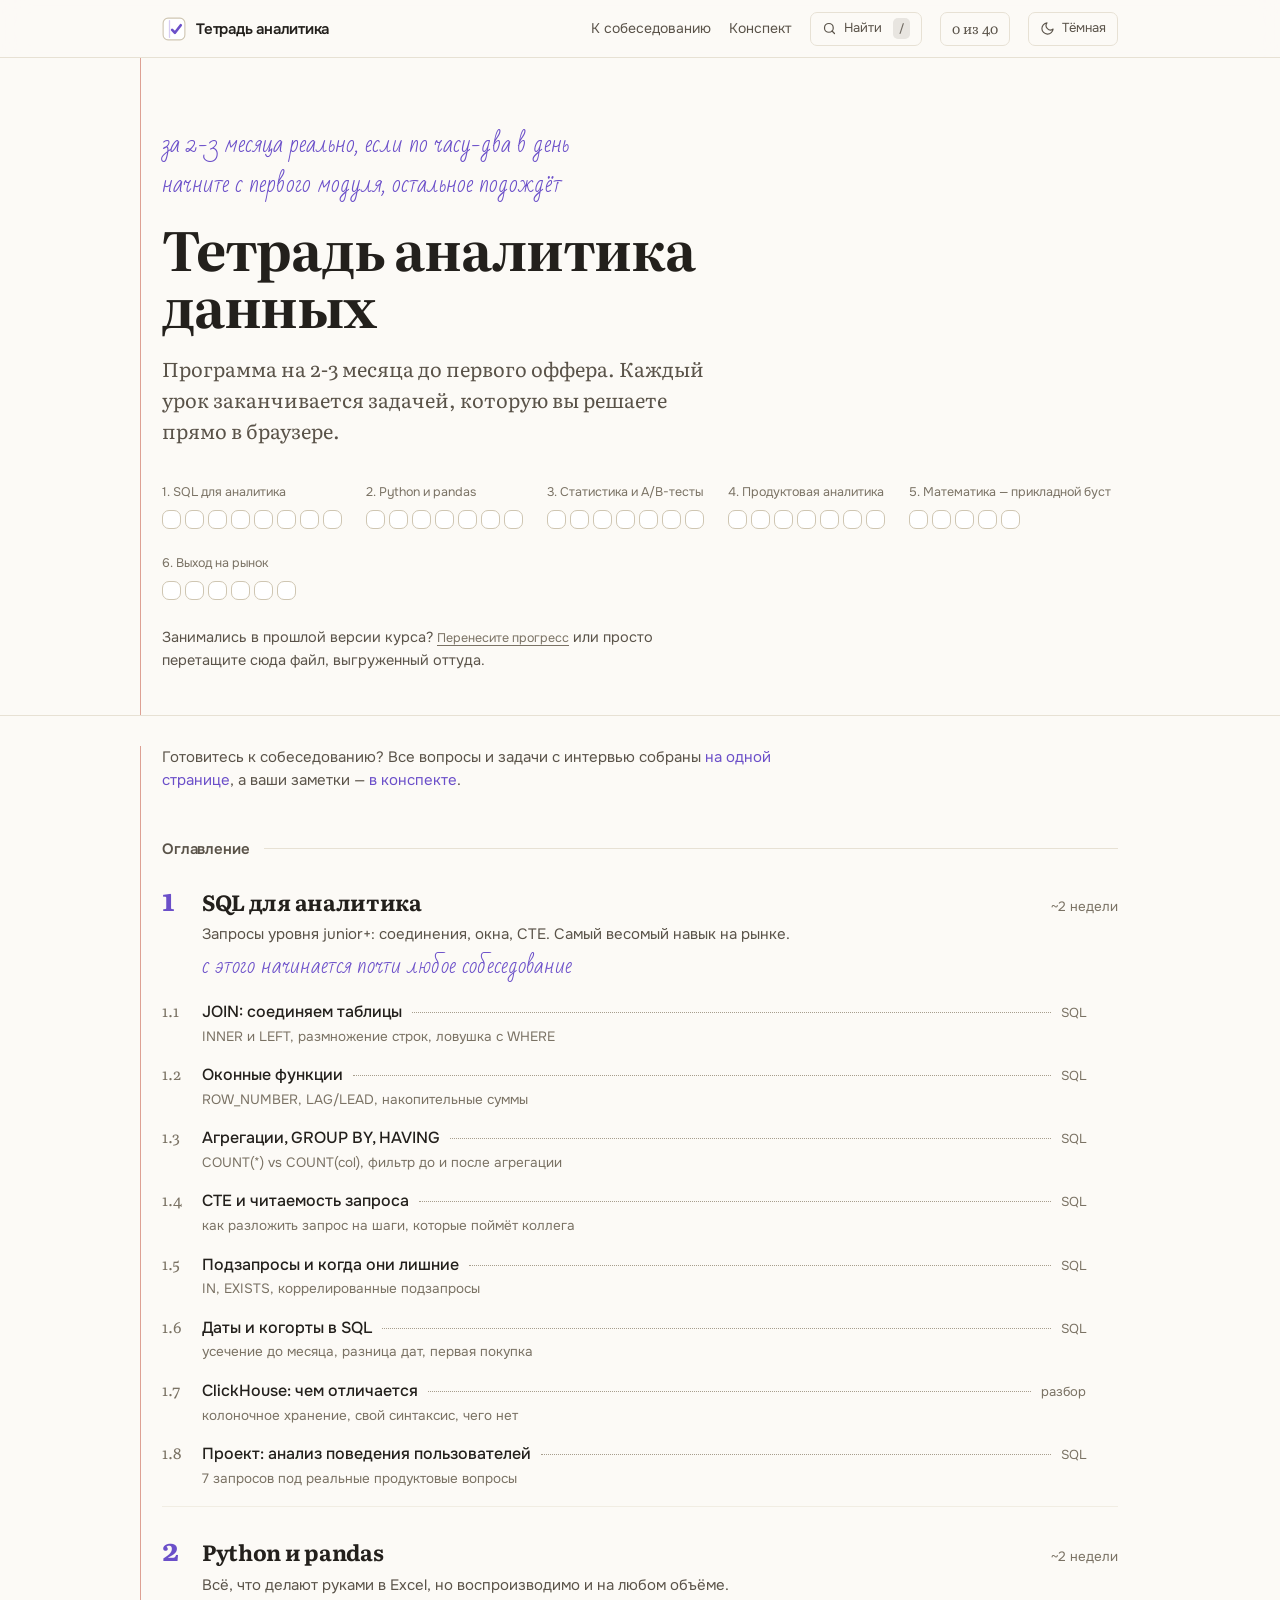
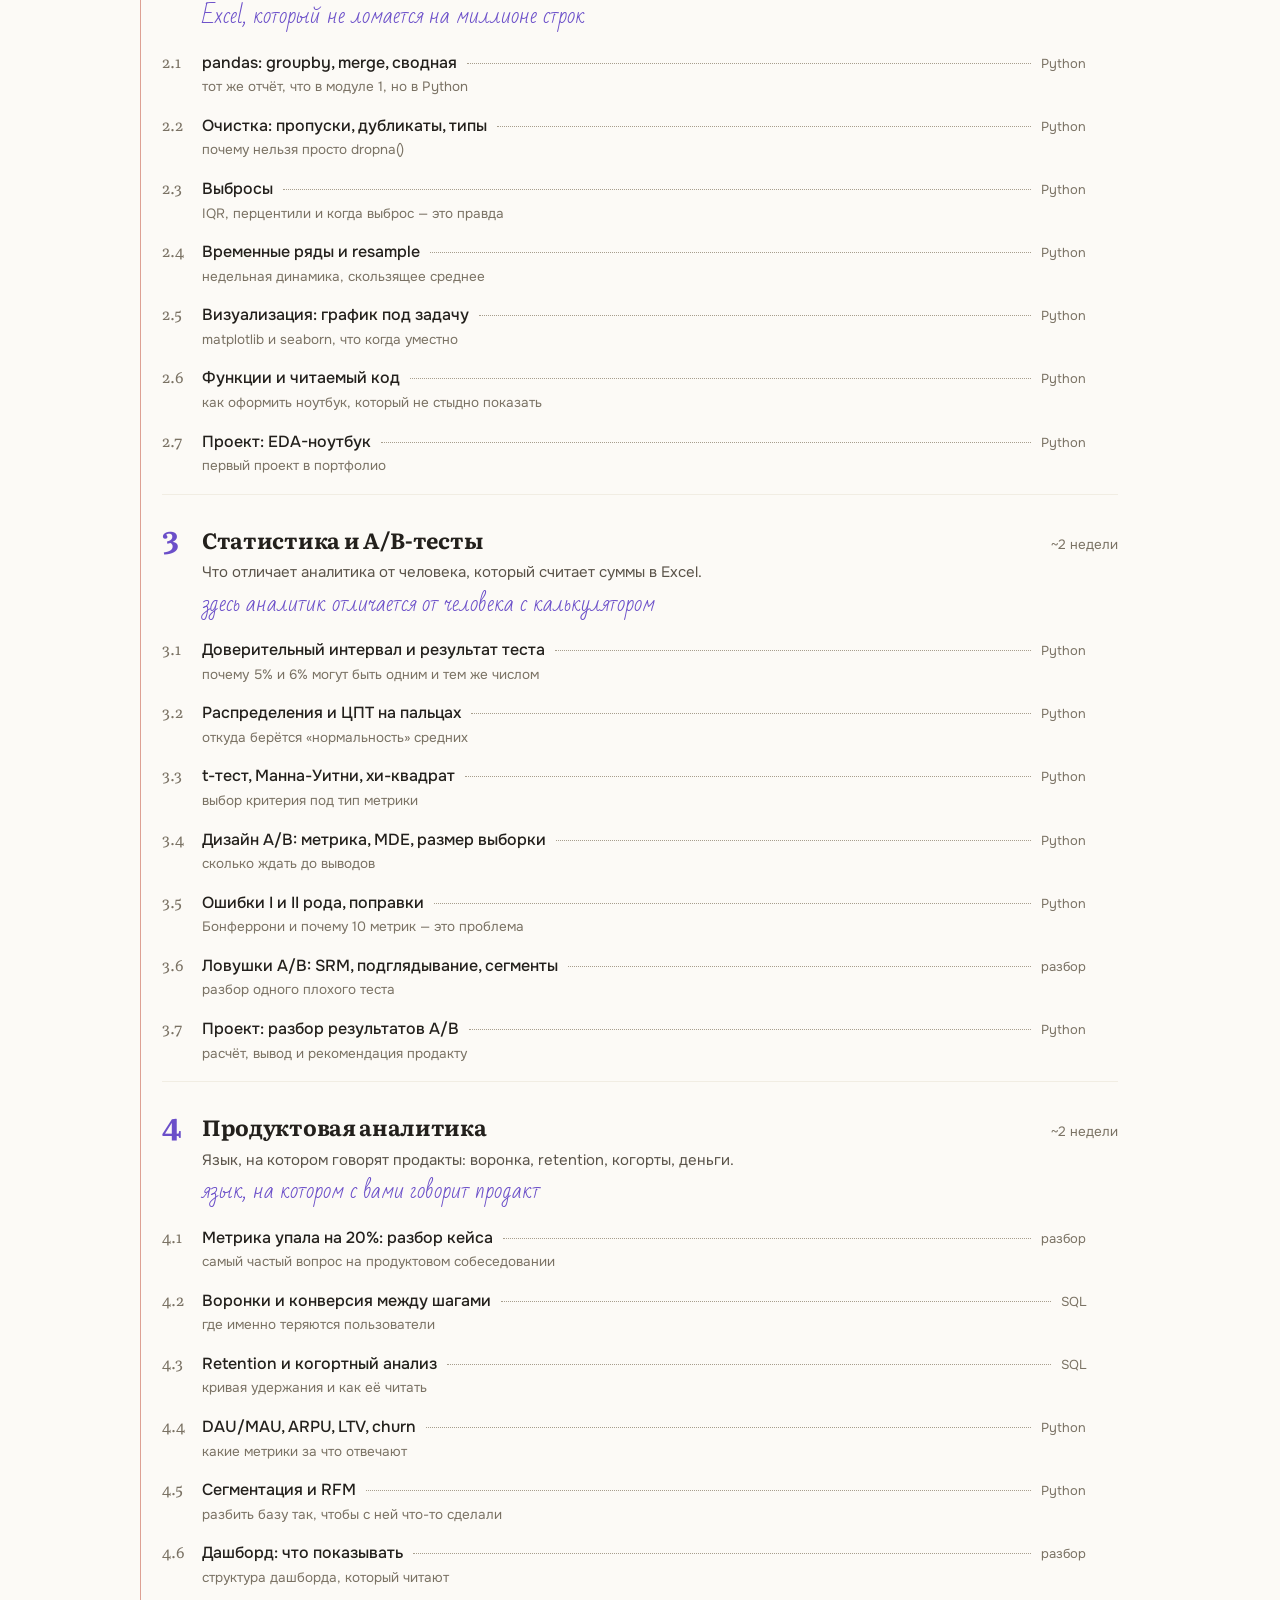
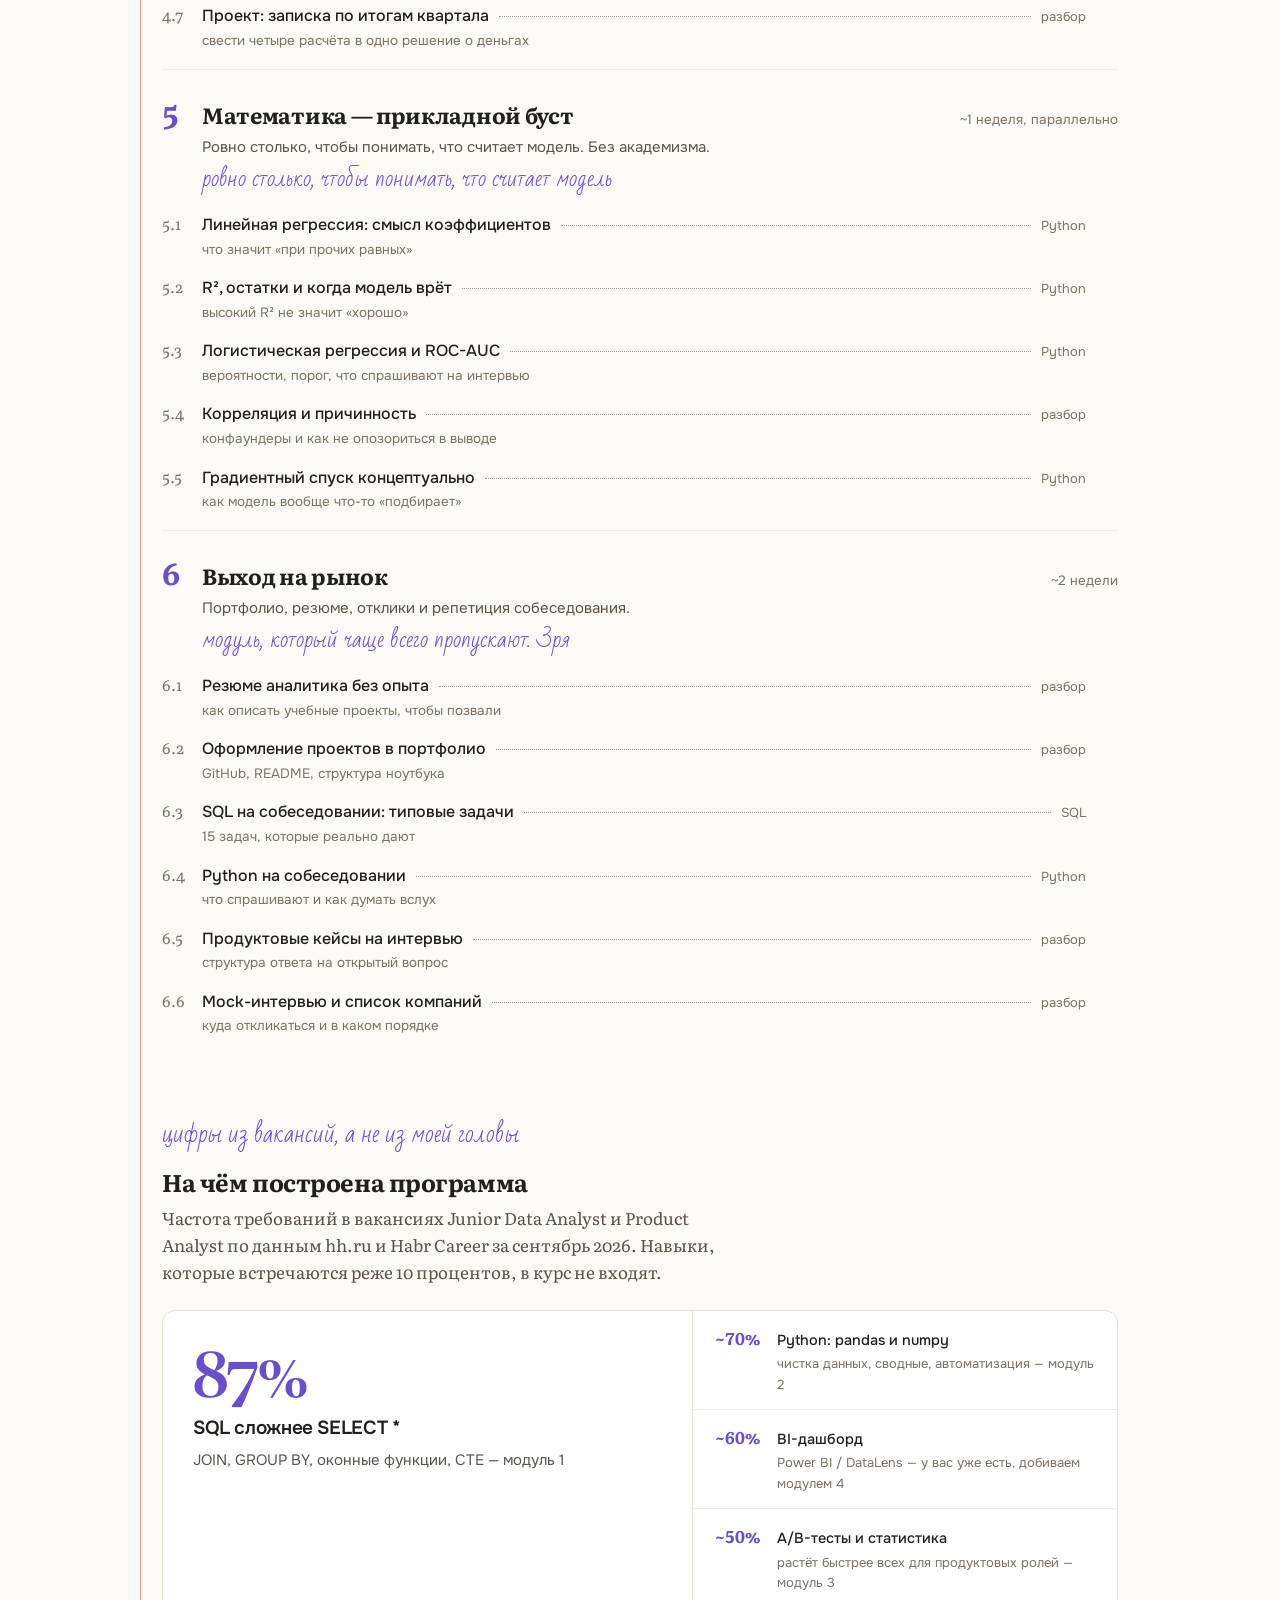
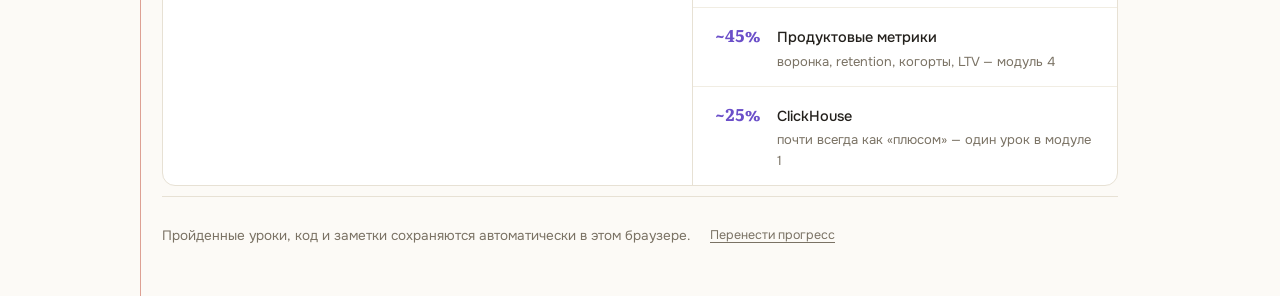
==== commit f7fe6ece: "Поля тетради, кириллическая скоропись, меньше коробок Ревизия оформления: направление прежнее — «нас" ====
--- a/index.html
+++ b/index.html
@@ -25,7 +25,7 @@
 
 <link rel="preconnect" href="https://fonts.googleapis.com">
 <link rel="preconnect" href="https://fonts.gstatic.com" crossorigin>
-<link href="https://fonts.googleapis.com/css2?family=Onest:wght@400;500;600;700;800&family=Literata:ital,opsz,wght@0,7..72,400;0,7..72,600;0,7..72,700;1,7..72,400&family=Caveat:wght@500;600;700&family=JetBrains+Mono:wght@400;500&display=swap" rel="stylesheet">
+<link href="https://fonts.googleapis.com/css2?family=Onest:wght@400;500;600;700;800&family=Literata:ital,opsz,wght@0,7..72,400;0,7..72,600;0,7..72,700;1,7..72,400&family=Bad+Script&family=JetBrains+Mono:wght@400;500&display=swap" rel="stylesheet">
 <link rel="stylesheet" href="styles.css">
 
 <script>
--- a/styles.css
+++ b/styles.css
@@ -18,8 +18,9 @@
    несут смысл состояния (зачтено / ошибка / предупреждение)
    и нигде не декоративны.
 
-   ПРАВИЛО РУКОПИСНОГО: Caveat — только короткие реплики,
-   до полутора строк. Длинный рукописный текст нечитаем.
+   ПРАВИЛО РУКОПИСНОГО: скоропись — только короткие реплики
+   наставника, до полутора строк. Длинный рукописный текст
+   нечитаем, а мелкий — тем более: ниже 18px руки не бывает.
    ============================================================ */
 
 /* ============================================================
@@ -55,6 +56,12 @@
   --mark:       #FFE59E;
   --mark-2:     #FFD86B;
 
+  /* Поля тетради. Единственное исключение из правила одного акцента:
+     эту линию не рисует наставник — она напечатана в тетради ещё на
+     фабрике. Поэтому она ничего не значит, ни на что не реагирует и
+     никогда не становится рамкой или состоянием. */
+  --margin-rule: #DDA093;
+
   /* состояния */
   --green:      #2E6B4F;   --green-soft: #E8F1EA;   --green-line: #BFD9C7;
   --red:        #A83B2A;   --red-soft:   #FAEDE9;   --red-line:   #EDC8BF;
@@ -63,7 +70,10 @@
   /* типографика */
   --sans:  "Onest", -apple-system, BlinkMacSystemFont, "Segoe UI", Arial, sans-serif;
   --serif: "Literata", "Iowan Old Style", Georgia, "Times New Roman", serif;
-  --hand:  "Caveat", "Segoe Script", cursive;
+  /* Русский почерк связный, поэтому и здесь связная скоропись, а не
+     маркерный леттеринг: наставник пишет от руки, а не подписывает
+     плакат. Начертание одно и тонкое — отсюда кегли крупнее. */
+  --hand:  "Bad Script", "Segoe Script", cursive;
   --mono:  "JetBrains Mono", ui-monospace, "SF Mono", Menlo, Consolas, monospace;
 
   /* геометрия */
@@ -73,7 +83,7 @@
   --wrap:     1020px;  /* главная */
   --lesson:   820px;   /* урок    */
   --measure:  66ch;
-  --margin-w: 150px;   /* левое поле под реплики наставника */
+  --margin-w: 175px;   /* левое поле под реплики наставника */
 
   --shadow-1: 0 1px 2px rgba(35, 32, 28, .05);
   --shadow-2: 0 8px 26px -10px rgba(35, 32, 28, .16);
@@ -106,6 +116,8 @@
 
   --mark:       #6A5514;
   --mark-2:     #8A6E17;
+
+  --margin-rule: #583A33;
 
   --green:      #6FC79B;   --green-soft: #14251C;   --green-line: #2A4536;
   --red:        #F0907C;   --red-soft:   #2C1A16;   --red-line:   #4C2C24;
@@ -254,11 +266,15 @@
   transition: width .6s var(--ease);
 }
 
+/* Полоса прочитанного в уроке. Полоса пройденного курса в это время
+   прячется: две одинаковые черты в двух пикселях друг от друга значат
+   разное и потому не значат ничего. */
 .readbar {
   position: fixed; left: 0; top: var(--header-h); height: 2px;
   background: var(--pen); width: 0; z-index: 41; pointer-events: none;
   transition: width .1s linear;
 }
+body.reading .hdr-bar { display: none; }
 
 .iconbtn {
   border: 1px solid var(--rule); background: transparent; color: var(--ink-2);
@@ -295,23 +311,33 @@
    4. Обёртки
    ============================================================ */
 
-.wrap { max-width: var(--wrap); margin: 0 auto; padding: 0 32px; }
+.wrap { max-width: var(--wrap); margin: 0 auto; padding: 0 32px; position: relative; }
 .wrap.lesson-wrap { max-width: var(--lesson); }
 
+/* Поля. У школьной тетради есть ровно два опознавательных знака —
+   линовка и вертикальная черта полей; линовка под текстом мешает
+   читать, черта — нет. Она проходит по левому краю колонки, и
+   реплики наставника на широком экране оказываются там, где им и
+   место: слева от неё, на полях. */
+.wrap::before {
+  content: ""; position: absolute; top: 0; bottom: 0; left: 10px;
+  border-left: 1px solid var(--margin-rule);
+  pointer-events: none;
+}
+
 /* ============================================================
    4a. Голос наставника
    ============================================================ */
 
-/* Реплика на поле. На широком экране висит слева от колонки
-   текста и не занимает её ширину; на узком становится обычным
-   блоком с чертой слева. Внутри — от руки и коротко.        */
+/* Реплика на поле. На широком экране висит слева от черты полей и
+   не занимает ширину колонки; на узком встаёт в колонку обычным
+   абзацем. Своей черты у неё нет: почерка и цвета хватает, чтобы
+   отличить голос наставника от набранного текста курса. */
 .aside {
   font-family: var(--hand);
-  font-size: 21px; line-height: 1.3;
+  font-size: 23px; line-height: 1.32;
   color: var(--pen);
   margin: 0 0 18px;
-  padding-left: 15px;
-  border-left: 2px solid var(--pen-line);
 }
 .aside p { margin: 0 0 10px; }
 .aside p:last-child { margin-bottom: 0; }
@@ -319,19 +345,22 @@
 /* Поле выносится наружу, только если рядом с колонкой реально есть
    место: внешние поля должны вместить ширину реплики и зазор.
    Порог разный для урока (колонка 820px) и для главной (1020px) —
-   с одним общим реплика уезжала бы за край экрана.               */
-@media (min-width: 1200px) {
+   с одним общим реплика уезжала бы за край экрана. Пороги считаны
+   от --margin-w: 175 + 26 зазора должны уместиться сбоку.        */
+@media (min-width: 1240px) {
   .lesson-wrap .has-margin { position: relative; }
   .lesson-wrap .has-margin > .aside {
     position: absolute;
     left: calc(-1 * (var(--margin-w) + 26px));
     width: var(--margin-w);
-    margin: 0; padding-left: 0; border-left: 0;
+    margin: 0;
+    /* на поле перо мельче: там узко, а строка должна уложиться в две */
+    font-size: 21px;
     text-align: right;
   }
 }
 
-@media (min-width: 1400px) {
+@media (min-width: 1440px) {
   .hero-in.has-margin,
   .market.has-margin,
   .review.has-margin { position: relative; }
@@ -341,7 +370,8 @@
     position: absolute;
     left: calc(-1 * (var(--margin-w) + 26px));
     width: var(--margin-w);
-    margin: 0; padding-left: 0; border-left: 0;
+    margin: 0;
+    font-size: 21px;
     text-align: right;
   }
   /* Обложка сама является обёрткой, а блок со статистикой лежит
@@ -428,7 +458,7 @@
 .pace { margin-top: 30px; display: flex; flex-wrap: wrap; align-items: center; gap: 22px 44px; }
 .pace-say {
   margin: 0; flex: 1 1 300px; max-width: 520px;
-  font-family: var(--hand); font-size: 26px; line-height: 1.22; color: var(--pen);
+  font-family: var(--hand); font-size: 28px; line-height: 1.24; color: var(--pen);
 }
 /* Двенадцать недель штрихами ручкой: неделя — столбец, понедельник
    сверху, длина штриха — сколько занимались в тот день. Пустой день
@@ -444,7 +474,7 @@
   fill: none; stroke: var(--pen); stroke-width: 1.3;
   stroke-linecap: round; opacity: .7;
 }
-.cal-mo { font-family: var(--hand); font-size: 12px; fill: var(--ink-4); }
+.cal-mo { font-family: var(--sans); font-size: 10.5px; fill: var(--ink-4); }
 
 /* рукописные строки переносятся ровно, без одинокого слова в конце */
 .pace-say, .toc-say, .aside p { text-wrap: balance; }
@@ -502,7 +532,7 @@
 }
 .dropveil.show { display: flex; }
 .dropveil span {
-  font-family: var(--hand); font-size: 30px; color: var(--pen);
+  font-family: var(--hand); font-size: 32px; color: var(--pen);
   border: 2px dashed var(--pen-line); border-radius: var(--r-lg);
   padding: 34px 46px; background: var(--card);
 }
@@ -533,7 +563,7 @@
 .toc-mw { margin-left: auto; flex: none; font-size: 13.5px; color: var(--ink-3); }
 .toc-ms, .toc-say { margin: 6px 0 0 40px; max-width: 62ch; }
 .toc-ms { font-size: 15px; line-height: 1.5; color: var(--ink-2); }
-.toc-say { font-family: var(--hand); font-size: 20px; line-height: 1.2; color: var(--pen); }
+.toc-say { font-family: var(--hand); font-size: 22px; line-height: 1.24; color: var(--pen); }
 
 .toc-list { list-style: none; margin: 12px 0 0; padding: 0; }
 .toc-l { display: block; padding: 8px 0; color: var(--ink); text-decoration: none; }
@@ -610,15 +640,16 @@
   font-size: 19px; line-height: 1.6; margin: 0;
 }
 
-/* план занятия */
+/* План занятия — расписание, выписанное на той же странице, а не
+   панель поверх неё: две линейки сверху и снизу, колонки разделены
+   волосяными. Единственная карточка в теории — разобранный пример:
+   он и правда отдельный объект. */
 .plan {
   margin-top: 30px;
-  border: 1px solid var(--rule); border-radius: var(--r-lg);
-  background: var(--card); overflow: hidden;
+  border-top: 1px solid var(--rule); border-bottom: 1px solid var(--rule);
 }
 .plan-h {
-  padding: 12px 18px; border-bottom: 1px solid var(--rule);
-  background: var(--paper-2);
+  padding: 11px 0; border-bottom: 1px solid var(--rule-soft);
   font-size: 14.5px; font-weight: 600; color: var(--ink-2);
   display: flex; align-items: center; gap: 10px;
 }
@@ -627,10 +658,10 @@
    висящую строку с одной ячейкой */
 .plan-list { display: grid; grid-template-columns: repeat(var(--plan-cols, 4), minmax(0, 1fr)); }
 .plan-item {
-  padding: 15px 18px; border-right: 1px solid var(--rule-soft);
-  border-bottom: 1px solid var(--rule-soft);
-}
-.plan-item:last-child { border-right: 0; }
+  padding: 14px 16px; border-right: 1px solid var(--rule-soft);
+}
+.plan-item:first-child { padding-left: 0; }
+.plan-item:last-child { border-right: 0; padding-right: 0; }
 .plan-item .m {
   font-family: var(--serif); font-size: 14px; font-weight: 600;
   color: var(--pen); margin-bottom: 4px;
@@ -758,11 +789,13 @@
 }
 
 /* врезки */
+/* Врезка — отчёркнутый кусок той же страницы, а не карточка поверх
+   неё. Смысл несёт цвет черты слева, поэтому рамка вокруг и скругление
+   оказались лишними: они повторяли то, что черта уже сказала. */
 .callout {
-  border: 1px solid var(--rule); border-radius: var(--r-lg);
-  padding: 17px 21px; margin: 0 0 22px;
+  border-left: 3px solid var(--rule-hard);
+  padding: 4px 0 4px 18px; margin: 0 0 24px;
   font-family: var(--sans); font-size: 15.4px; line-height: 1.6;
-  background: var(--card);
 }
 .callout .ct {
   font-weight: 600; font-size: 14.5px; margin-bottom: 8px; display: block;
@@ -778,11 +811,11 @@
   padding: 1px 5px; border-radius: var(--r); border: 1px solid var(--rule-soft);
 }
 
-.callout.work  { border-left: 3px solid var(--green); background: var(--green-soft); border-color: var(--green-line); }
+.callout.work  { border-left-color: var(--green); }
 .callout.work .ct { color: var(--green); }
 /* Заливки нет намеренно: полоса маркера должна читаться как маркер
    по бумаге, а на цветной плашке она мутнеет. */
-.callout.jobs  { border-left: 3px solid var(--pen); background: var(--card); border-color: var(--pen-line); }
+.callout.jobs  { border-left-color: var(--pen); }
 /* Единственная полоса маркера на урок. Больше нигде маркер не ставится:
    если подсвечивать всё подряд, он перестаёт что-либо значить. */
 .callout.jobs .ct {
@@ -791,9 +824,9 @@
     transparent 56%, var(--mark) 56%, var(--mark) 94%, transparent 94%);
   display: inline-block; padding: 0 3px; margin-bottom: 10px;
 }
-.callout.trap  { border-left: 3px solid var(--red); background: var(--red-soft); border-color: var(--red-line); }
+.callout.trap  { border-left-color: var(--red); }
 .callout.trap .ct { color: var(--red); }
-.callout.note  { border-left: 3px solid var(--ink-3); background: var(--paper-2); }
+.callout.note  { border-left-color: var(--ink-3); }
 .callout.note .ct { color: var(--ink); }
 
 /* разобранный пример */
@@ -1143,11 +1176,12 @@
    12. Урок — самопроверка
    ============================================================ */
 
-.quiz { display: flex; flex-direction: column; gap: 14px; }
-.q {
-  border: 1px solid var(--rule); border-radius: var(--r-lg);
-  background: var(--card); padding: 20px 22px;
-}
+/* Вопрос написан на странице; в рамку берутся только варианты —
+   по ним надо попадать пальцем. Карточка вокруг карточек была
+   лишним слоем и ничего не добавляла. */
+.quiz { display: flex; flex-direction: column; gap: 26px; }
+.q { padding-top: 24px; border-top: 1px solid var(--rule); }
+.quiz .q:first-child { padding-top: 0; border-top: 0; }
 .q-t {
   font-size: 16.5px; font-weight: 500; margin-bottom: 15px;
   display: flex; gap: 13px; align-items: baseline; line-height: 1.5;
@@ -1202,17 +1236,18 @@
    13. Урок — что почитать
    ============================================================ */
 
-.links { display: grid; grid-template-columns: repeat(auto-fit, minmax(300px, 1fr)); gap: 12px; }
+/* Что почитать — список литературы в конце главы, а не витрина
+   карточек: источник, название, зачем это читать. */
+.links { display: block; max-width: var(--measure); }
 .link-card {
-  border: 1px solid var(--rule); border-radius: var(--r-lg);
-  padding: 17px 19px; background: var(--card); color: var(--ink);
-  text-decoration: none; display: block;
-  transition: border-color .18s var(--ease);
-}
-.link-card:hover { text-decoration: none; border-color: var(--pen-line); }
+  display: block; padding: 16px 0; color: var(--ink);
+  border-top: 1px solid var(--rule-soft); text-decoration: none;
+}
+.links .link-card:first-child { border-top: 0; padding-top: 4px; }
+.link-card:hover { text-decoration: none; }
 .link-card .lk-src {
   font-size: 12.5px; color: var(--ink-3);
-  margin-bottom: 8px; display: flex; align-items: center; gap: 8px;
+  margin-bottom: 6px; display: flex; align-items: center; gap: 8px;
 }
 .link-card .lk-src .lang {
   font-size: 11px; font-weight: 600;
@@ -1301,7 +1336,7 @@
    Номер шага набран его рукой, сама подсказка — обычным текстом. */
 .hint-step { border-left: 2px solid var(--pen-line); padding-left: 18px; margin-bottom: 22px; }
 .hint-step .hs-n {
-  font-family: var(--hand); font-size: 20px; line-height: 1.2;
+  font-family: var(--hand); font-size: 22px; line-height: 1.24;
   color: var(--pen); margin-bottom: 4px;
 }
 .hint-step p { margin: 0; font-family: var(--serif); }
@@ -1370,7 +1405,7 @@
 }
 
 /* сводка «готовы ответить на N из M» — голосом наставника */
-.prep-sum { margin: 18px 0 0; font-family: var(--hand); font-size: 24px; line-height: 1.25; color: var(--pen); }
+.prep-sum { margin: 18px 0 0; font-family: var(--hand); font-size: 26px; line-height: 1.28; color: var(--pen); }
 .prep-list { list-style: none; margin: 0; padding: 0; }
 .prep-item { display: flex; gap: 14px; align-items: flex-start; padding: 14px 0; border-top: 1px solid var(--rule-soft); }
 .prep-item:first-child { border-top: 0; padding-top: 4px; }
@@ -1512,7 +1547,10 @@
 
 @media (max-width: 720px) {
   :root { --measure: 100%; }
-  .wrap { padding: 0 18px; }
+  /* поля остаются и на телефоне: слева страница шире, чем справа —
+     как в тетради, где справа полей нет */
+  .wrap { padding: 0 18px 0 30px; }
+  .wrap::before { left: 8px; }
   .hdr-in { padding: 0 18px; gap: 12px; }
   .crumbs { display: none; }
   .warnbar { padding: 10px 18px; }
@@ -1534,7 +1572,7 @@
     backdrop-filter: blur(10px); -webkit-backdrop-filter: blur(10px);
     border-top: 1px solid var(--rule);
   }
-  .pace-say { font-size: 23px; }
+  .pace-say { font-size: 25px; }
   /* прилипающая полоса — в одну строку: подсказка и решение иконками,
      их имена держит aria-label */
   .actions { flex-wrap: nowrap; gap: 6px; }
@@ -1547,8 +1585,12 @@
   .find-foot { display: none; }
   .find { padding-top: 6vh; }
   .find-it { min-height: 52px; padding: 12px; }
+  /* План в два столбца: обнулять внешние отступы надо у каждого ряда,
+     а не у первого и последнего пункта — иначе вторая строка уезжает. */
   .plan-list { grid-template-columns: repeat(2, minmax(0, 1fr)); }
-  .plan-item { border-right: 0; }
+  .plan-item { padding: 14px 16px; border-right: 1px solid var(--rule-soft); }
+  .plan-item:nth-child(odd) { padding-left: 0; }
+  .plan-item:nth-child(even) { padding-right: 0; border-right: 0; }
   .mk-hero .pct { font-size: 48px; }
 
   /* ПРАВИЛО ПАЛЬЦА: на телефоне всё, что нажимают, не ниже 48px.
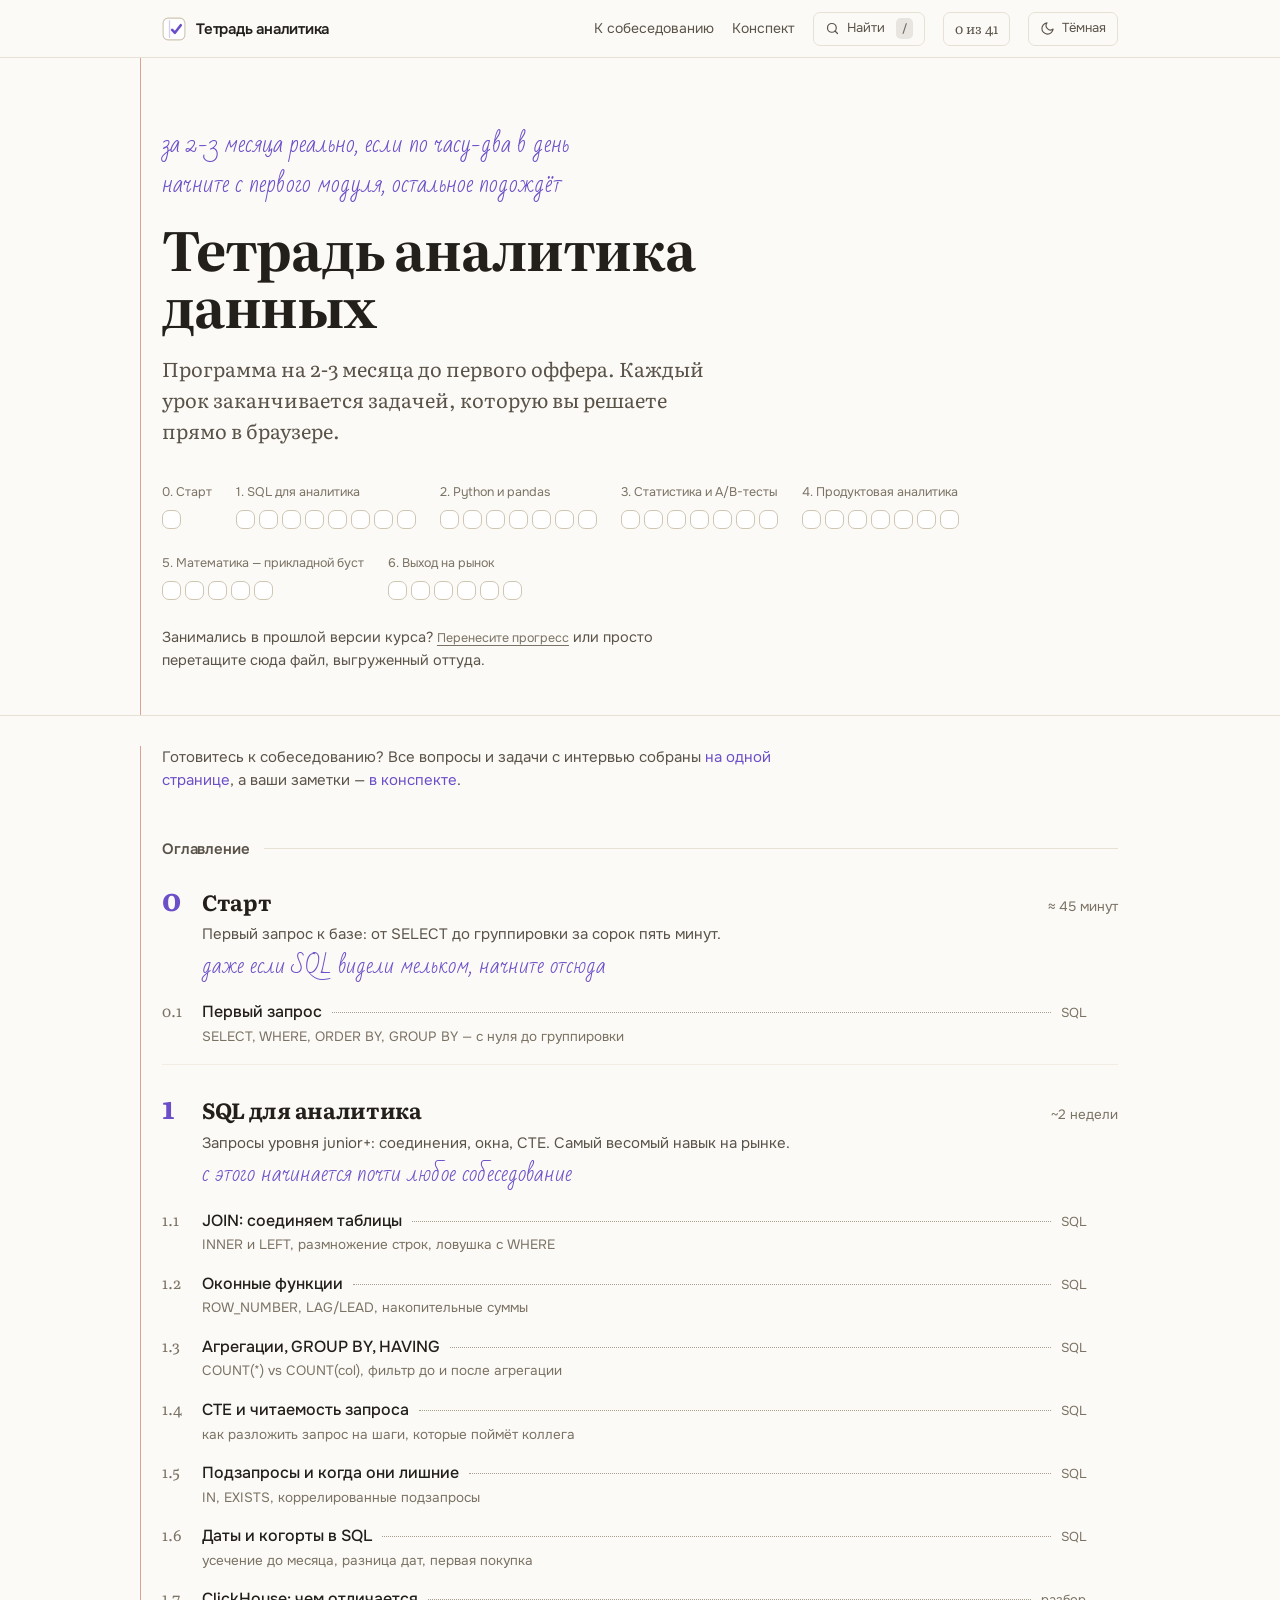
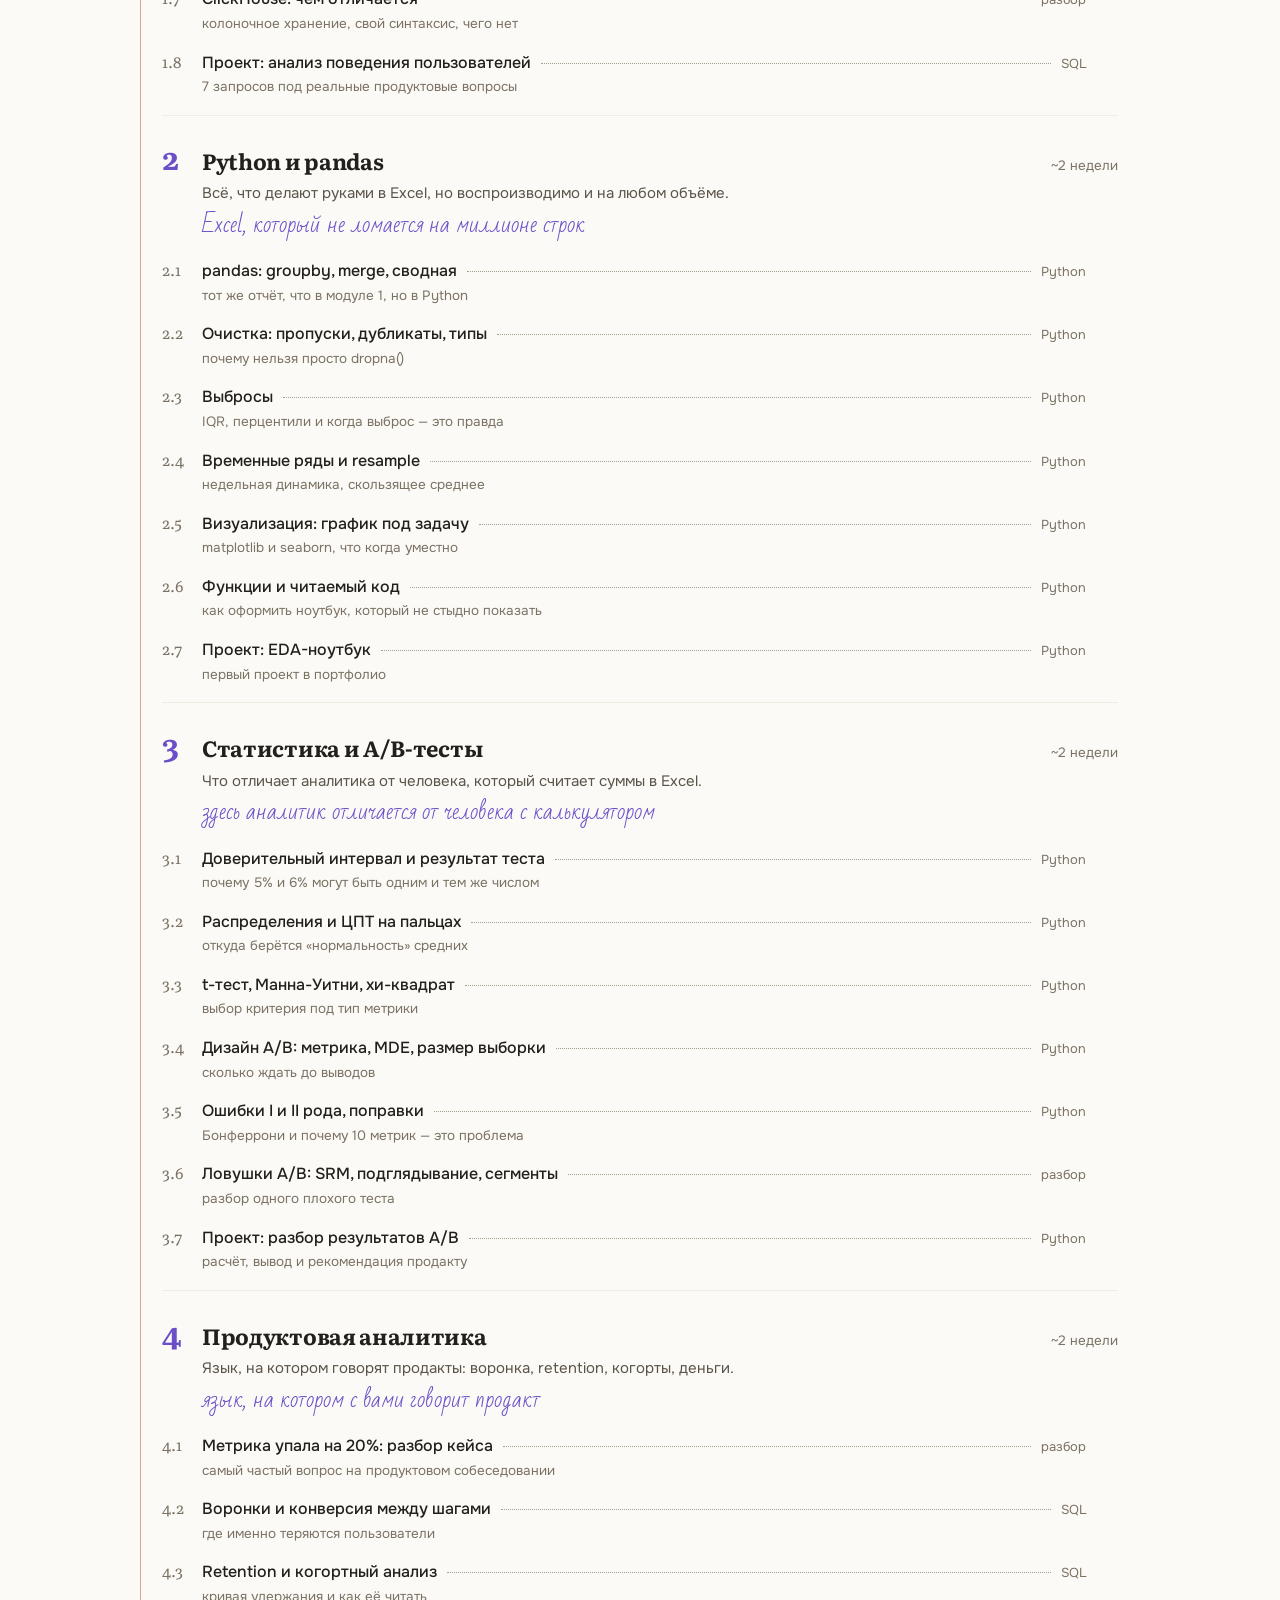
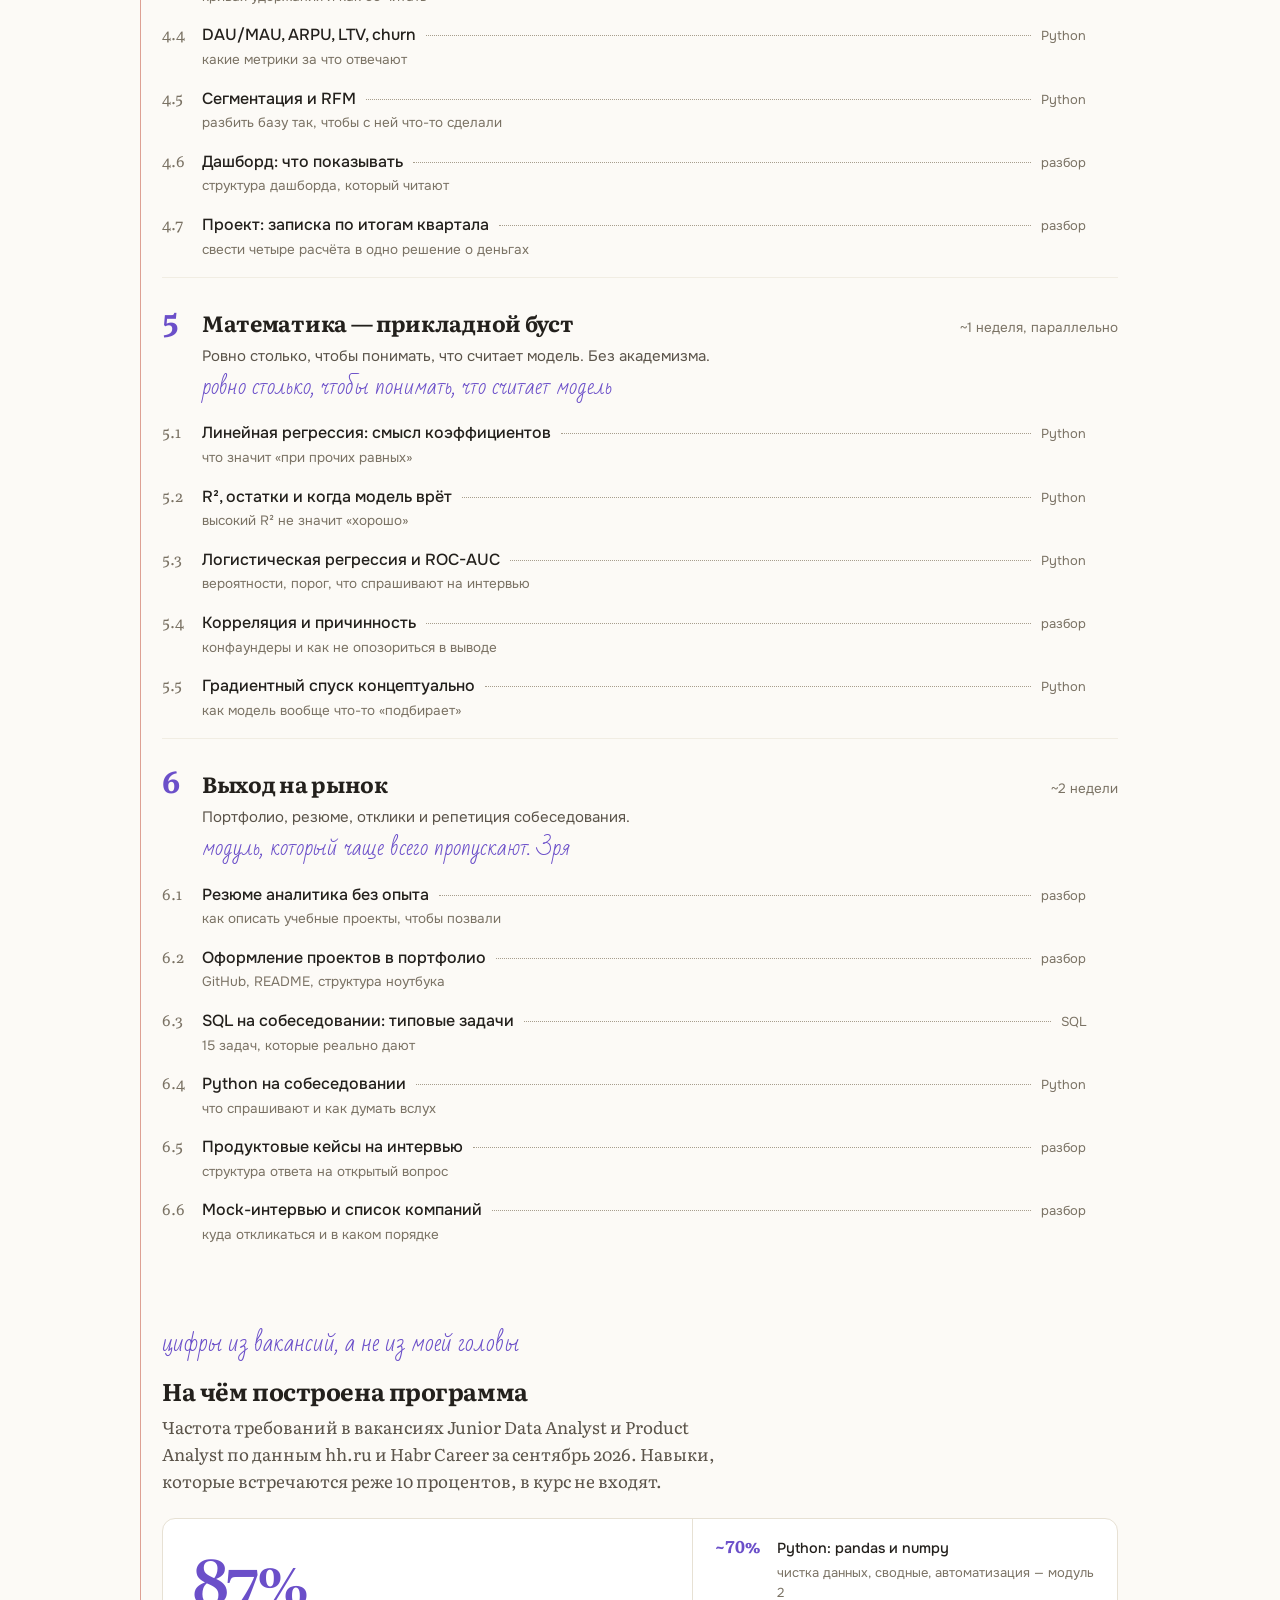
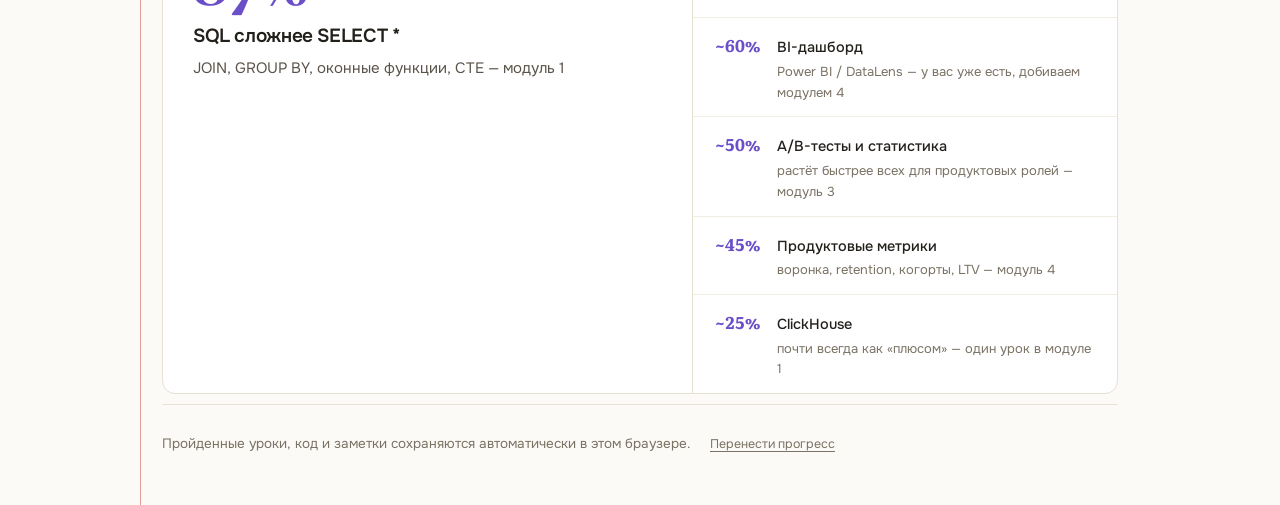
==== commit 25bfe59c: "Словарь терминов: подчёркнутое слово объясняет себя по тапу 74 термина SQL-модуля и слов аналитика: " ====
--- a/index.html
+++ b/index.html
@@ -49,6 +49,7 @@
      курс build.py кладёт их внутрь заранее. -->
 <script src="lessons.js"></script>
 <script src="content-core.js"></script>
+<script src="glossary.js"></script>
 <script src="app.js"></script>
 </body>
 </html>
--- a/styles.css
+++ b/styles.css
@@ -1173,6 +1173,101 @@
 .d-reveal[open] > summary::before { content: "⌄ "; }
 
 /* ============================================================
+   11а. Урок — пошаговый (0.1)
+   Шаги — строки одной ленты, отчёркнутые линейками. Рамку получают
+   только редактор и вывод открытого шага.
+   ============================================================ */
+
+.steps { list-style: none; margin: 8px 0 0; padding: 0; border-top: 1px solid var(--rule); }
+.st { border-bottom: 1px solid var(--rule); scroll-margin-top: 96px; }
+.st-h {
+  display: flex; align-items: baseline; gap: 14px; width: 100%; min-width: 0;
+  padding: 13px 0; background: none; border: 0; font: inherit; color: inherit; text-align: left;
+}
+button.st-h { cursor: pointer; }
+button.st-h:hover .st-t { color: var(--ink); }
+.st-n {
+  flex: none; width: 26px; font-family: var(--mono); font-size: 13px;
+  color: var(--ink-3); font-variant-numeric: tabular-nums;
+}
+.st-n .pen-tick { width: 20px; height: 20px; vertical-align: -4px; }
+.st-t { margin: 0; font-size: 16px; font-weight: 500; color: var(--ink-2); }
+.st.todo .st-t { color: var(--ink-4); }
+.st.done .st-t { flex: none; }
+.st-q {
+  min-width: 0; overflow: hidden; text-overflow: ellipsis; white-space: nowrap;
+  font-family: var(--mono); font-size: 12.5px; color: var(--ink-3);
+}
+.st.open .st-n { color: var(--pen); font-weight: 600; }
+.st.open .st-t {
+  font-family: var(--serif); font-size: 21px; font-weight: 700;
+  color: var(--ink); letter-spacing: -0.012em;
+}
+.st-of { margin-left: auto; font-size: 13px; color: var(--ink-3); white-space: nowrap; }
+.st-b { padding: 0 0 24px 40px; }
+.st-b .theory { margin-bottom: 14px; }
+/* codemirror.min.css грузится позже и задаёт высоту 300px — запрос шага
+   в три строки не должен сидеть в таком колодце: редактор растёт по коду */
+.st-ed .CodeMirror { height: auto; }
+.st-ed .CodeMirror-scroll { min-height: 132px; }
+.st-actions { display: flex; flex-wrap: wrap; align-items: center; gap: 10px; margin-bottom: 14px; }
+.st-help { font-size: 14px; margin-left: 6px; }
+.st-hint {
+  margin: 0 0 14px; padding: 2px 0 2px 14px; max-width: var(--measure);
+  border-left: 2px solid var(--pen-line); border-radius: 0;
+  font-family: var(--serif); font-size: 16px; line-height: 1.6; color: var(--ink-2);
+}
+.st-hint code {
+  font-family: var(--mono); font-size: .86em; background: var(--paper-2);
+  padding: 1px 5px; border-radius: var(--r); border: 1px solid var(--rule-soft);
+}
+.st-out .io-body { max-height: 320px; }
+.st-rows { margin-top: 7px; font-size: 11.5px; color: var(--ink-3); font-family: var(--mono); }
+.st-code { margin: 0; }
+.st-final { margin-top: 22px; }
+
+@media (max-width: 720px) {
+  .st-b { padding-left: 0; }
+  .st-of { display: none; }
+  .st-actions .btn { flex: 1 1 auto; justify-content: center; min-height: 44px; }
+  .st-help { width: 100%; margin: 4px 0 0; text-align: center; min-height: 44px; }
+}
+
+/* ============================================================
+   11б. Термины из словаря
+   Пунктир ручкой — наставник отметил слово, которое стоит
+   объяснить. Объяснение раскрывается строкой под абзацем, с линией
+   ручки слева, как подсказка шага, — без рамки и тени.
+   ============================================================ */
+
+.term {
+  display: inline; margin: 0; padding: 0; border: 0; border-radius: 0;
+  background: none; font: inherit; color: inherit; text-align: inherit;
+  letter-spacing: inherit; cursor: pointer;
+  text-decoration: underline dotted var(--pen);
+  text-decoration-thickness: 1.5px; text-underline-offset: 4px;
+}
+.term:hover, .term[aria-expanded="true"] { color: var(--pen); }
+.term:focus-visible { outline: 2px solid var(--pen); outline-offset: 2px; border-radius: 2px; }
+.term-code { text-underline-offset: 6px; }
+.term-code code { color: inherit; }
+.term-x {
+  margin: 10px 0 18px; padding: 2px 0 2px 14px; max-width: var(--measure);
+  border-left: 2px solid var(--pen-line); border-radius: 0;
+  font-family: var(--sans); font-size: 15px; line-height: 1.6;
+  font-style: normal; font-weight: 400; color: var(--ink-2); text-align: left;
+  animation: ink-in .26s var(--ease) both;
+}
+li > .term-x { margin: 8px 0 6px; }
+.term-x b { color: var(--ink); font-weight: 600; }
+.term-x code {
+  font-family: var(--mono); font-size: .86em; background: var(--paper-2);
+  padding: 1px 5px; border-radius: var(--r); border: 1px solid var(--rule-soft); color: var(--ink);
+}
+.tx-when, .tx-ex { margin-top: 6px; }
+.tx-more { display: inline-block; margin-top: 6px; font-size: 13.5px; color: var(--pen); }
+
+/* ============================================================
    12. Урок — самопроверка
    ============================================================ */
 
@@ -1231,6 +1326,48 @@
   display: flex; align-items: center; gap: 10px;
 }
 .quiz-score b { font-family: var(--serif); color: var(--pen); font-weight: 700; }
+
+/* ============================================================
+   Карточки «вопрос → ответ»
+   Карточка — отдельный объект, поэтому в рамке. Ответ проявляется
+   на месте под чертой той же анимацией, что и разбор вопроса.
+   ============================================================ */
+
+.deck { max-width: 680px; }
+.fc {
+  background: var(--card); border: 1px solid var(--rule); border-radius: var(--r-lg);
+  padding: 20px 22px 18px;
+}
+.fc-meta { font-size: 13.5px; color: var(--ink-3); margin-bottom: 10px; }
+.fc-q { font-size: 17px; font-weight: 500; line-height: 1.5; color: var(--ink); }
+.fc-a {
+  margin-top: 16px; padding-top: 16px; border-top: 1px solid var(--rule);
+  font-family: var(--serif); font-size: 16.5px; line-height: 1.62; color: var(--ink-2);
+  animation: ink-in .26s var(--ease) both;
+}
+.fc-a:empty { display: none; }
+.fc-q code, .fc-a code {
+  font-family: var(--mono); font-size: .86em; background: var(--paper-2);
+  padding: 2px 5px; border-radius: var(--r);
+}
+.fc-a pre {
+  margin: 10px 0 0; padding: 10px 12px; background: var(--paper-2); border-radius: var(--r);
+  font-family: var(--mono); font-size: 14px; line-height: 1.55; overflow-x: auto;
+}
+.fc-a pre code { background: none; padding: 0; font-size: inherit; }
+.fc-act { display: flex; gap: 10px; margin-top: 18px; }
+.fc-act .btn { min-height: 44px; }
+/* после оценки выбранная кнопка не бледнеет — видно, что отмечено */
+.fc.yes .fc-yes:disabled, .fc.no .fc-no:disabled { opacity: 1; }
+.fc-done p {
+  font-family: var(--serif); font-size: 17px; line-height: 1.6; color: var(--ink-2);
+  margin: 0 0 14px;
+}
+
+@media (max-width: 600px) {
+  .fc { padding: 16px; }
+  .fc-act .btn { flex: 1 1 0; justify-content: center; }
+}
 
 /* ============================================================
    13. Урок — что почитать
@@ -1687,7 +1824,7 @@
 
 @media print {
   .hdr, .secnav, .readbar, .actions, .lesson-nav, .toast, .warnbar,
-  .find, .modal-bg { display: none !important; }
+  .find, .modal-bg, #s-cards { display: none !important; }
   body { background: #FFFFFF; font-size: 12pt; }
   .drill[open] .drill-body, .drill-body { display: block !important; }
   .block { page-break-inside: avoid; }
@@ -1695,4 +1832,6 @@
   .page-actions, .prep-mark, .page .aside { display: none !important; }
   .nt-item { page-break-inside: avoid; }
   .nt-h a, .prep-from { color: #000000; }
-}
+  .term { text-decoration: none; }
+  .term-x { display: none !important; }
+}
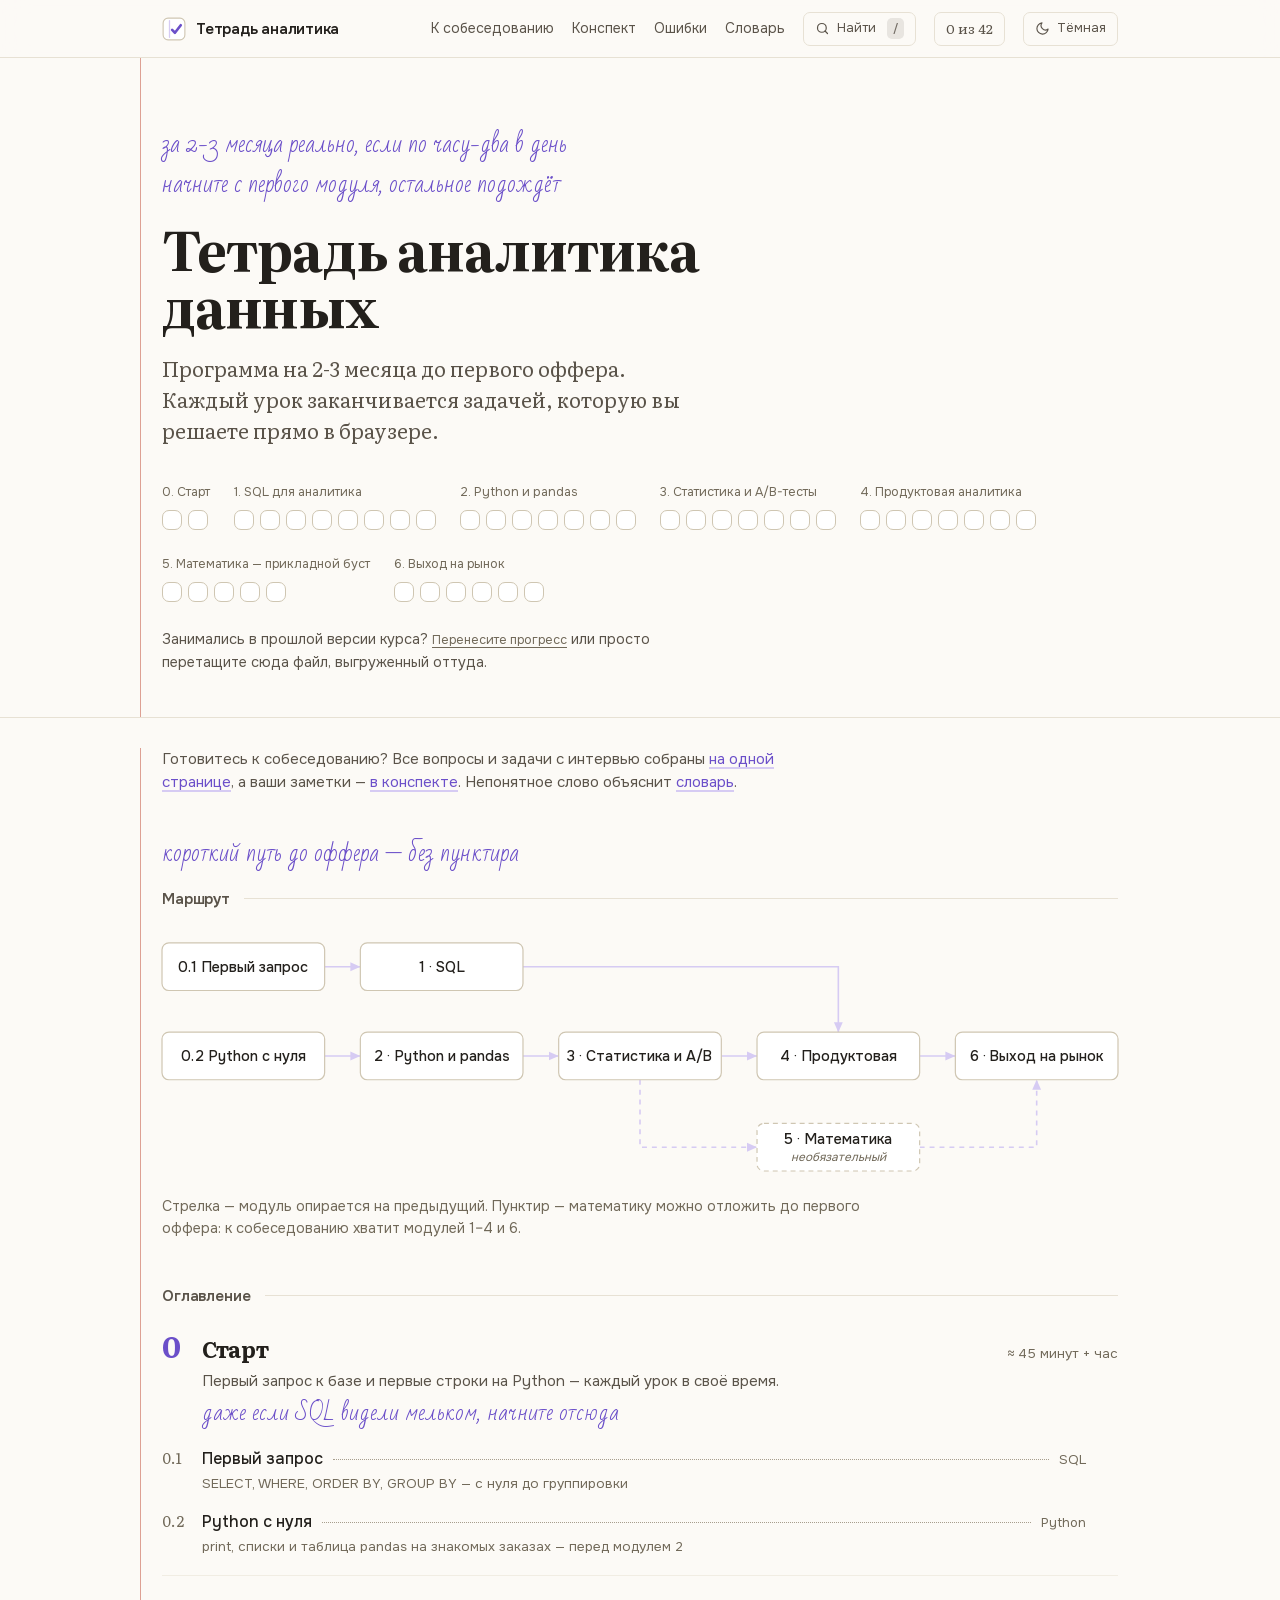
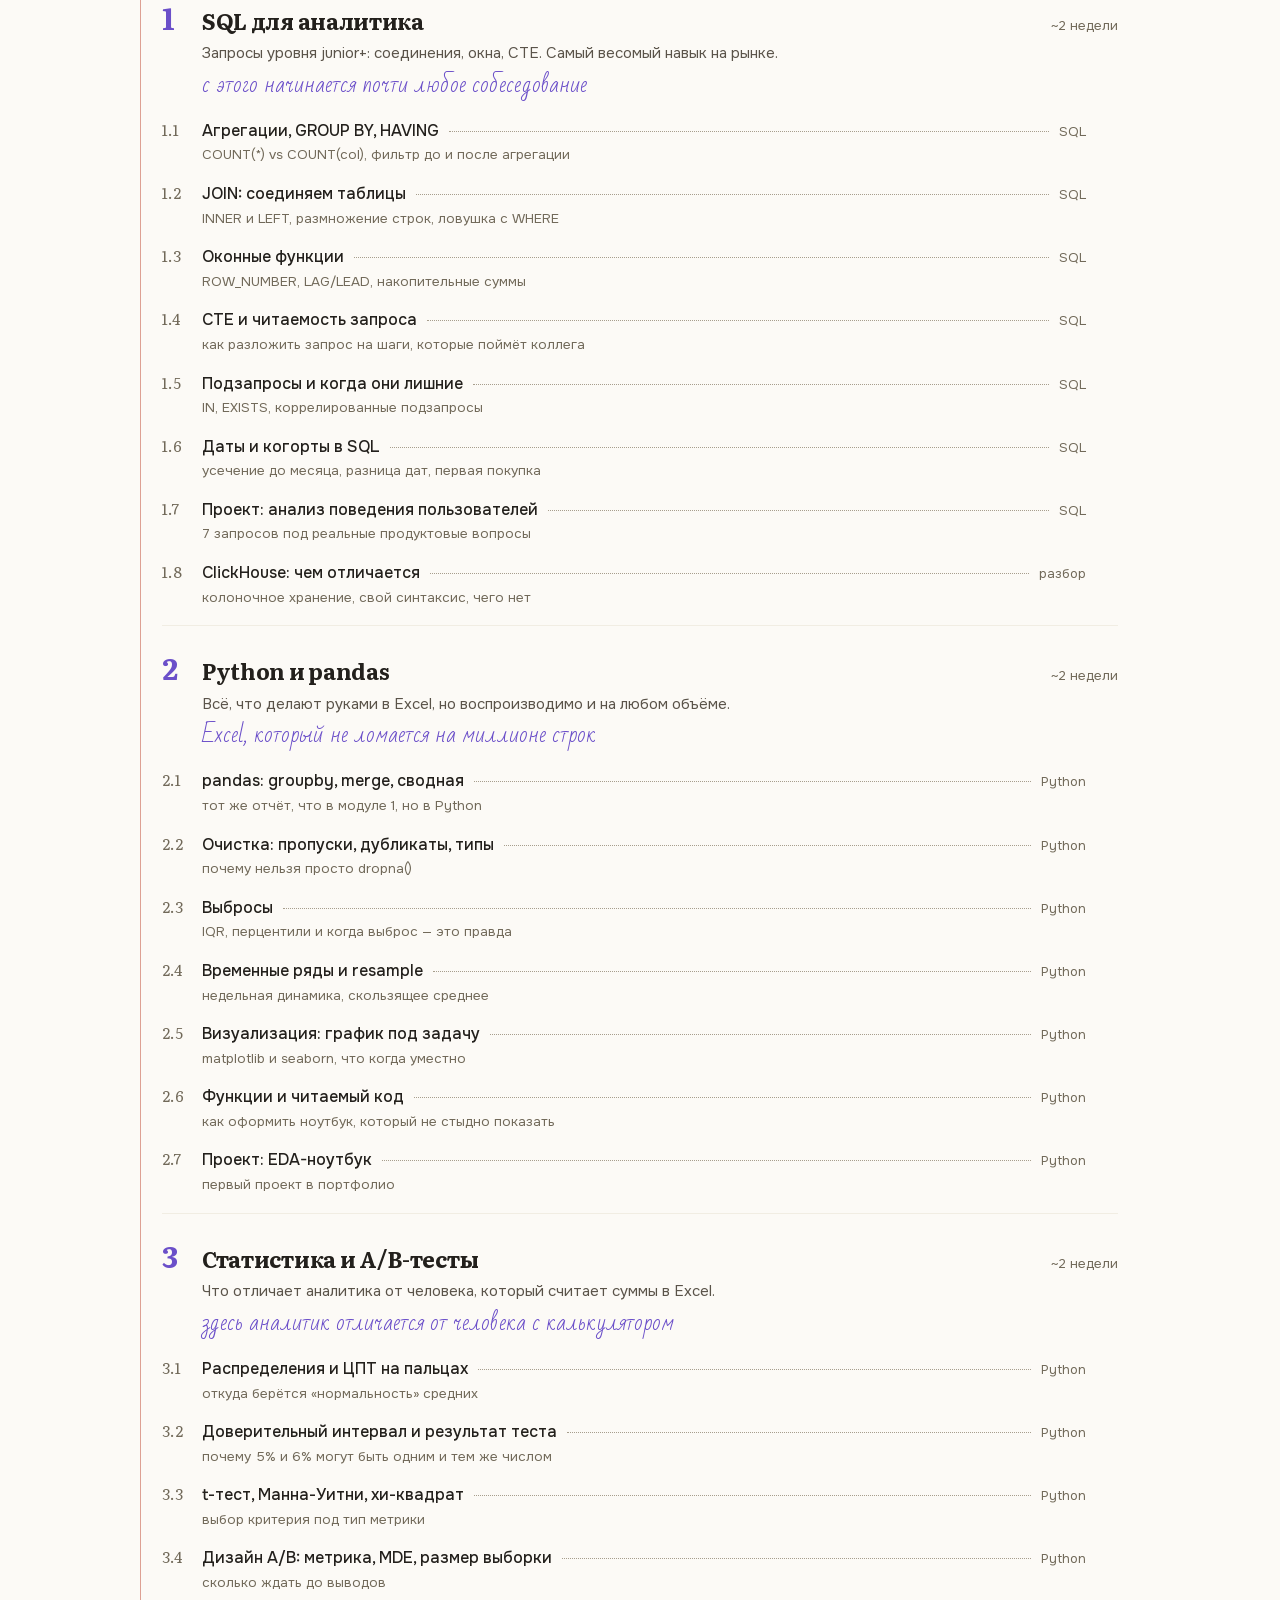
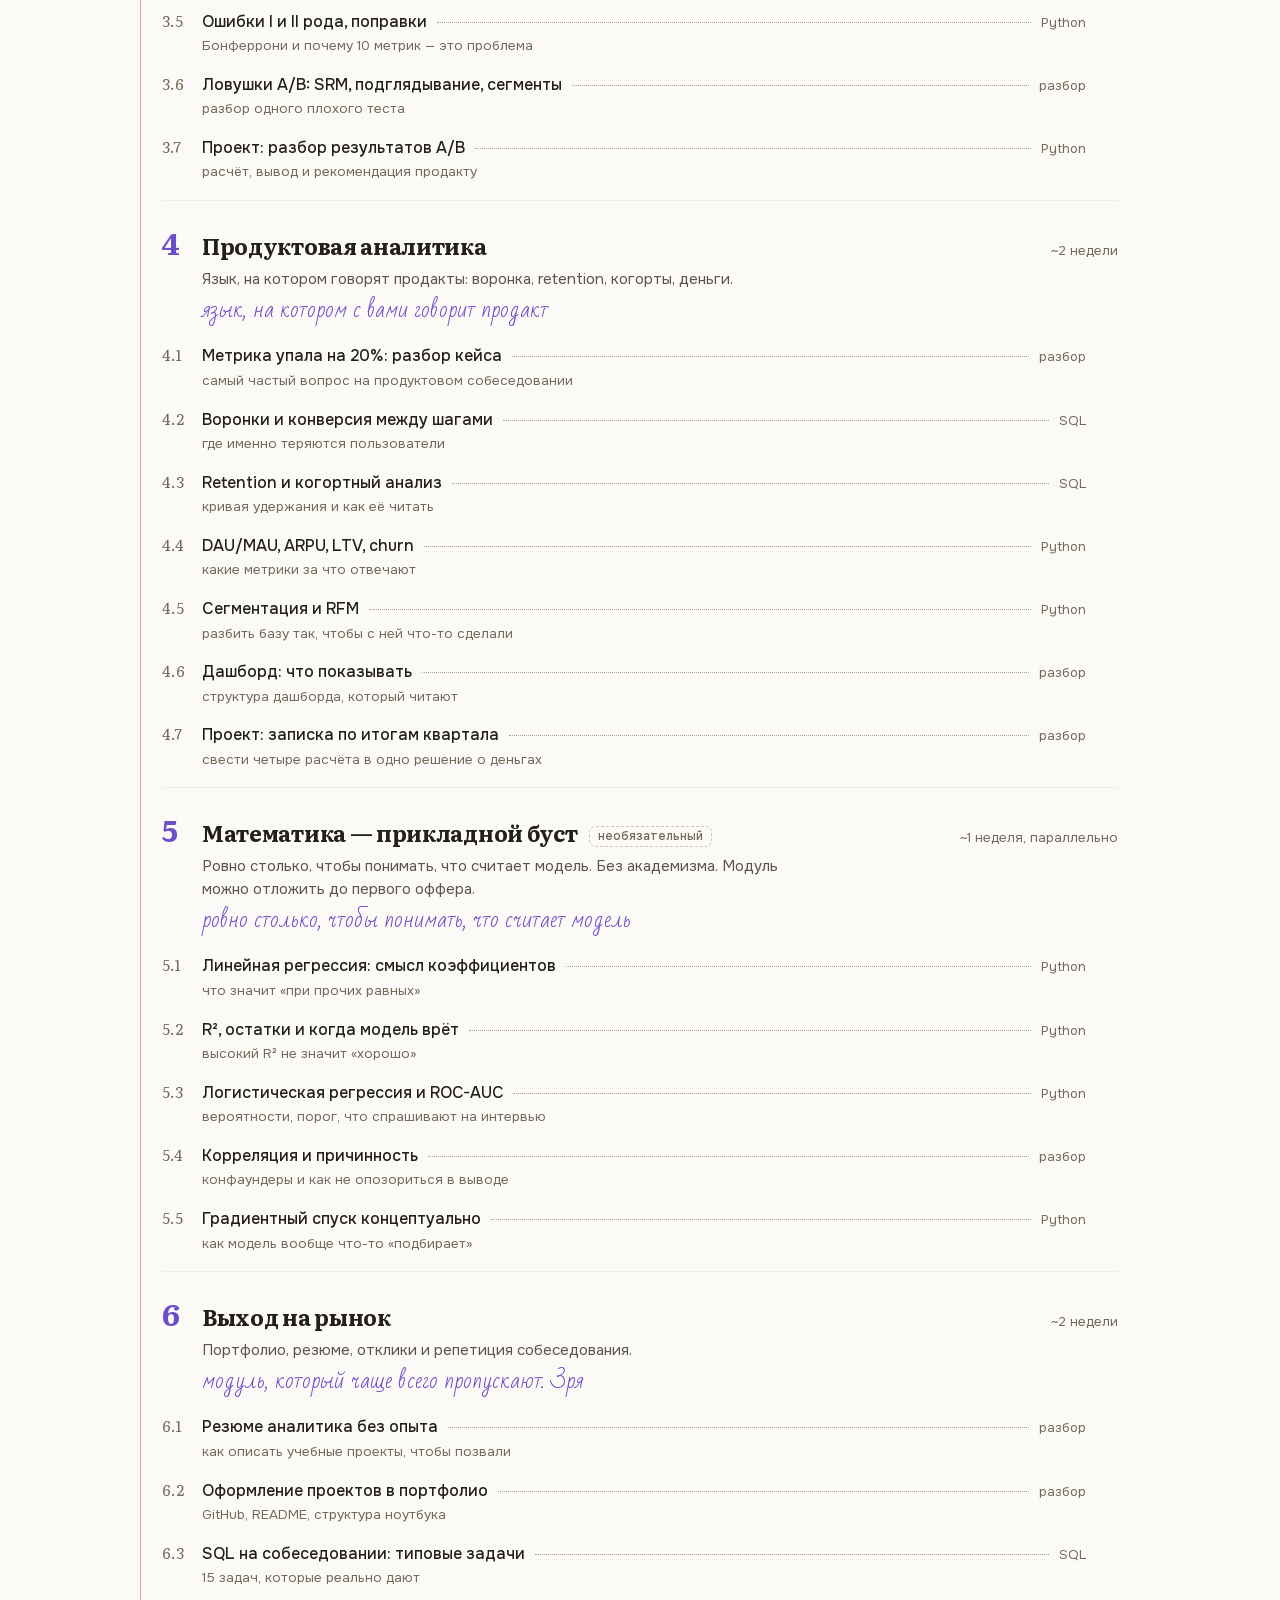
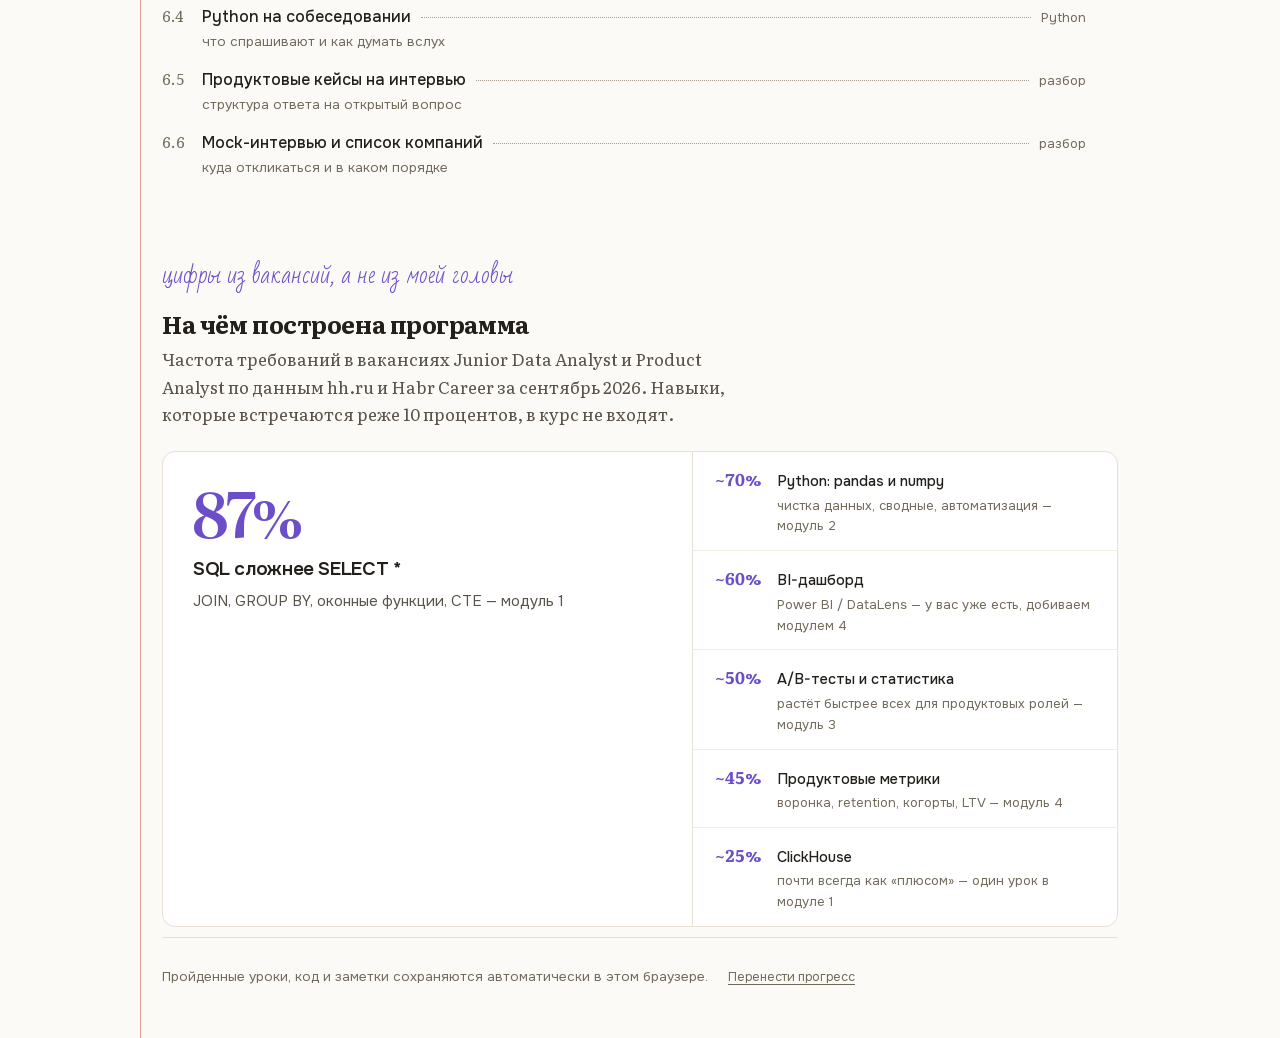
==== commit cfd06e0c: "Свои шрифты вместо Google Fonts; доступность по Lighthouse и axe Шрифты — woff2 в fonts/ по наборам " ====
--- a/index.html
+++ b/index.html
@@ -23,9 +23,8 @@
 <meta property="og:image:alt" content="Тетрадь аналитика: курс подготовки к Junior Data Analyst">
 <meta name="twitter:card" content="summary_large_image">
 
-<link rel="preconnect" href="https://fonts.googleapis.com">
-<link rel="preconnect" href="https://fonts.gstatic.com" crossorigin>
-<link href="https://fonts.googleapis.com/css2?family=Onest:wght@400;500;600;700;800&family=Literata:ital,opsz,wght@0,7..72,400;0,7..72,600;0,7..72,700;1,7..72,400&family=Bad+Script&family=JetBrains+Mono:wght@400;500&display=swap" rel="stylesheet">
+<!-- основной текст — сразу, чтобы первая отрисовка шла уже своим шрифтом -->
+<link rel="preload" href="fonts/onest-cyrillic.woff2" as="font" type="font/woff2" crossorigin>
 <link rel="stylesheet" href="styles.css">
 
 <script>
--- a/styles.css
+++ b/styles.css
@@ -26,6 +26,57 @@
 /* ============================================================
    1. Токены
    ============================================================ */
+
+/* ============================================================
+   0. Шрифты — свои файлы в fonts/, а не Google Fonts: те не везде
+   открываются и ненадёжно кешируются для работы без сети.
+   Наборы символов те же, что отдавал Google (кириллица, латиница,
+   latin-ext ради ₽, греческий, math и symbols ради → ≈ √ ✓); браузер
+   качает набор, только если его символы есть на странице.
+   Собраны по ссылке css2?family=Onest:wght@400..800&family=Literata
+   :ital,opsz,wght@…&family=Bad+Script&family=JetBrains+Mono:wght@400;500.
+   ============================================================ */
+
+@font-face { font-family: "Onest"; font-style: normal; font-weight: 400 800; font-display: swap;
+  src: url("fonts/onest-cyrillic.woff2") format("woff2"); unicode-range: U+0301, U+0400-045F, U+0490-0491, U+04B0-04B1, U+2116; }
+@font-face { font-family: "Onest"; font-style: normal; font-weight: 400 800; font-display: swap;
+  src: url("fonts/onest-latin.woff2") format("woff2"); unicode-range: U+0000-00FF, U+0131, U+0152-0153, U+02BB-02BC, U+02C6, U+02DA, U+02DC, U+0304, U+0308, U+0329, U+2000-206F, U+20AC, U+2122, U+2191, U+2193, U+2212, U+2215, U+FEFF, U+FFFD; }
+@font-face { font-family: "Onest"; font-style: normal; font-weight: 400 800; font-display: swap;
+  src: url("fonts/onest-latin-ext.woff2") format("woff2"); unicode-range: U+0100-02BA, U+02BD-02C5, U+02C7-02CC, U+02CE-02D7, U+02DD-02FF, U+0304, U+0308, U+0329, U+1D00-1DBF, U+1E00-1E9F, U+1EF2-1EFF, U+2020, U+20A0-20AB, U+20AD-20C0, U+2113, U+2C60-2C7F, U+A720-A7FF; }
+@font-face { font-family: "Onest"; font-style: normal; font-weight: 400 800; font-display: swap;
+  src: url("fonts/onest-math.woff2") format("woff2"); unicode-range: U+0302-0303, U+0305, U+0307-0308, U+0310, U+0312, U+0315, U+031A, U+0326-0327, U+032C, U+032F-0330, U+0332-0333, U+0338, U+033A, U+0346, U+034D, U+0391-03A1, U+03A3-03A9, U+03B1-03C9, U+03D1, U+03D5-03D6, U+03F0-03F1, U+03F4-03F5, U+2016-2017, U+2034-2038, U+203C, U+2040, U+2043, U+2047, U+2050, U+2057, U+205F, U+2070-2071, U+2074-208E, U+2090-209C, U+20D0-20DC, U+20E1, U+20E5-20EF, U+2100-2112, U+2114-2115, U+2117-2121, U+2123-214F, U+2190, U+2192, U+2194-21AE, U+21B0-21E5, U+21F1-21F2, U+21F4-2211, U+2213-2214, U+2216-22FF, U+2308-230B, U+2310, U+2319, U+231C-2321, U+2336-237A, U+237C, U+2395, U+239B-23B7, U+23D0, U+23DC-23E1, U+2474-2475, U+25AF, U+25B3, U+25B7, U+25BD, U+25C1, U+25CA, U+25CC, U+25FB, U+266D-266F, U+27C0-27FF, U+2900-2AFF, U+2B0E-2B11, U+2B30-2B4C, U+2BFE, U+3030, U+FF5B, U+FF5D, U+1D400-1D7FF, U+1EE00-1EEFF; }
+@font-face { font-family: "Onest"; font-style: normal; font-weight: 400 800; font-display: swap;
+  src: url("fonts/onest-symbols.woff2") format("woff2"); unicode-range: U+0001-000C, U+000E-001F, U+007F-009F, U+20DD-20E0, U+20E2-20E4, U+2150-218F, U+2190, U+2192, U+2194-2199, U+21AF, U+21E6-21F0, U+21F3, U+2218-2219, U+2299, U+22C4-22C6, U+2300-243F, U+2440-244A, U+2460-24FF, U+25A0-27BF, U+2800-28FF, U+2921-2922, U+2981, U+29BF, U+29EB, U+2B00-2BFF, U+4DC0-4DFF, U+FFF9-FFFB, U+10140-1018E, U+10190-1019C, U+101A0, U+101D0-101FD, U+102E0-102FB, U+10E60-10E7E, U+1D2C0-1D2D3, U+1D2E0-1D37F, U+1F000-1F0FF, U+1F100-1F1AD, U+1F1E6-1F1FF, U+1F30D-1F30F, U+1F315, U+1F31C, U+1F31E, U+1F320-1F32C, U+1F336, U+1F378, U+1F37D, U+1F382, U+1F393-1F39F, U+1F3A7-1F3A8, U+1F3AC-1F3AF, U+1F3C2, U+1F3C4-1F3C6, U+1F3CA-1F3CE, U+1F3D4-1F3E0, U+1F3ED, U+1F3F1-1F3F3, U+1F3F5-1F3F7, U+1F408, U+1F415, U+1F41F, U+1F426, U+1F43F, U+1F441-1F442, U+1F444, U+1F446-1F449, U+1F44C-1F44E, U+1F453, U+1F46A, U+1F47D, U+1F4A3, U+1F4B0, U+1F4B3, U+1F4B9, U+1F4BB, U+1F4BF, U+1F4C8-1F4CB, U+1F4D6, U+1F4DA, U+1F4DF, U+1F4E3-1F4E6, U+1F4EA-1F4ED, U+1F4F7, U+1F4F9-1F4FB, U+1F4FD-1F4FE, U+1F503, U+1F507-1F50B, U+1F50D, U+1F512-1F513, U+1F53E-1F54A, U+1F54F-1F5FA, U+1F610, U+1F650-1F67F, U+1F687, U+1F68D, U+1F691, U+1F694, U+1F698, U+1F6AD, U+1F6B2, U+1F6B9-1F6BA, U+1F6BC, U+1F6C6-1F6CF, U+1F6D3-1F6D7, U+1F6E0-1F6EA, U+1F6F0-1F6F3, U+1F6F7-1F6FC, U+1F700-1F7FF, U+1F800-1F80B, U+1F810-1F847, U+1F850-1F859, U+1F860-1F887, U+1F890-1F8AD, U+1F8B0-1F8BB, U+1F8C0-1F8C1, U+1F900-1F90B, U+1F93B, U+1F946, U+1F984, U+1F996, U+1F9E9, U+1FA00-1FA6F, U+1FA70-1FA7C, U+1FA80-1FA89, U+1FA8F-1FAC6, U+1FACE-1FADC, U+1FADF-1FAE9, U+1FAF0-1FAF8, U+1FB00-1FBFF; }
+@font-face { font-family: "Literata"; font-style: italic; font-weight: 400; font-display: swap;
+  src: url("fonts/literata-italic-cyrillic.woff2") format("woff2"); unicode-range: U+0301, U+0400-045F, U+0490-0491, U+04B0-04B1, U+2116; }
+@font-face { font-family: "Literata"; font-style: italic; font-weight: 400; font-display: swap;
+  src: url("fonts/literata-italic-latin.woff2") format("woff2"); unicode-range: U+0000-00FF, U+0131, U+0152-0153, U+02BB-02BC, U+02C6, U+02DA, U+02DC, U+0304, U+0308, U+0329, U+2000-206F, U+20AC, U+2122, U+2191, U+2193, U+2212, U+2215, U+FEFF, U+FFFD; }
+@font-face { font-family: "Literata"; font-style: italic; font-weight: 400; font-display: swap;
+  src: url("fonts/literata-italic-latin-ext.woff2") format("woff2"); unicode-range: U+0100-02BA, U+02BD-02C5, U+02C7-02CC, U+02CE-02D7, U+02DD-02FF, U+0304, U+0308, U+0329, U+1D00-1DBF, U+1E00-1E9F, U+1EF2-1EFF, U+2020, U+20A0-20AB, U+20AD-20C0, U+2113, U+2C60-2C7F, U+A720-A7FF; }
+@font-face { font-family: "Literata"; font-style: italic; font-weight: 400; font-display: swap;
+  src: url("fonts/literata-italic-greek.woff2") format("woff2"); unicode-range: U+0370-0377, U+037A-037F, U+0384-038A, U+038C, U+038E-03A1, U+03A3-03FF; }
+@font-face { font-family: "Literata"; font-style: normal; font-weight: 400 700; font-display: swap;
+  src: url("fonts/literata-cyrillic.woff2") format("woff2"); unicode-range: U+0301, U+0400-045F, U+0490-0491, U+04B0-04B1, U+2116; }
+@font-face { font-family: "Literata"; font-style: normal; font-weight: 400 700; font-display: swap;
+  src: url("fonts/literata-latin.woff2") format("woff2"); unicode-range: U+0000-00FF, U+0131, U+0152-0153, U+02BB-02BC, U+02C6, U+02DA, U+02DC, U+0304, U+0308, U+0329, U+2000-206F, U+20AC, U+2122, U+2191, U+2193, U+2212, U+2215, U+FEFF, U+FFFD; }
+@font-face { font-family: "Literata"; font-style: normal; font-weight: 400 700; font-display: swap;
+  src: url("fonts/literata-latin-ext.woff2") format("woff2"); unicode-range: U+0100-02BA, U+02BD-02C5, U+02C7-02CC, U+02CE-02D7, U+02DD-02FF, U+0304, U+0308, U+0329, U+1D00-1DBF, U+1E00-1E9F, U+1EF2-1EFF, U+2020, U+20A0-20AB, U+20AD-20C0, U+2113, U+2C60-2C7F, U+A720-A7FF; }
+@font-face { font-family: "Literata"; font-style: normal; font-weight: 400 700; font-display: swap;
+  src: url("fonts/literata-greek.woff2") format("woff2"); unicode-range: U+0370-0377, U+037A-037F, U+0384-038A, U+038C, U+038E-03A1, U+03A3-03FF; }
+@font-face { font-family: "JetBrains Mono"; font-style: normal; font-weight: 400 500; font-display: swap;
+  src: url("fonts/jetbrains-mono-cyrillic.woff2") format("woff2"); unicode-range: U+0301, U+0400-045F, U+0490-0491, U+04B0-04B1, U+2116; }
+@font-face { font-family: "JetBrains Mono"; font-style: normal; font-weight: 400 500; font-display: swap;
+  src: url("fonts/jetbrains-mono-latin.woff2") format("woff2"); unicode-range: U+0000-00FF, U+0131, U+0152-0153, U+02BB-02BC, U+02C6, U+02DA, U+02DC, U+0304, U+0308, U+0329, U+2000-206F, U+20AC, U+2122, U+2191, U+2193, U+2212, U+2215, U+FEFF, U+FFFD; }
+@font-face { font-family: "JetBrains Mono"; font-style: normal; font-weight: 400 500; font-display: swap;
+  src: url("fonts/jetbrains-mono-latin-ext.woff2") format("woff2"); unicode-range: U+0100-02BA, U+02BD-02C5, U+02C7-02CC, U+02CE-02D7, U+02DD-02FF, U+0304, U+0308, U+0329, U+1D00-1DBF, U+1E00-1E9F, U+1EF2-1EFF, U+2020, U+20A0-20AB, U+20AD-20C0, U+2113, U+2C60-2C7F, U+A720-A7FF; }
+@font-face { font-family: "JetBrains Mono"; font-style: normal; font-weight: 400 500; font-display: swap;
+  src: url("fonts/jetbrains-mono-greek.woff2") format("woff2"); unicode-range: U+0370-0377, U+037A-037F, U+0384-038A, U+038C, U+038E-03A1, U+03A3-03FF; }
+@font-face { font-family: "Bad Script"; font-style: normal; font-weight: 400; font-display: swap;
+  src: url("fonts/bad-script-cyrillic.woff2") format("woff2"); unicode-range: U+0301, U+0400-045F, U+0490-0491, U+04B0-04B1, U+2116; }
+@font-face { font-family: "Bad Script"; font-style: normal; font-weight: 400; font-display: swap;
+  src: url("fonts/bad-script-latin.woff2") format("woff2"); unicode-range: U+0000-00FF, U+0131, U+0152-0153, U+02BB-02BC, U+02C6, U+02DA, U+02DC, U+0304, U+0308, U+0329, U+2000-206F, U+20AC, U+2122, U+2191, U+2193, U+2212, U+2215, U+FEFF, U+FFFD; }
+@font-face { font-family: "Bad Script"; font-style: normal; font-weight: 400; font-display: swap;
+  src: url("fonts/bad-script-latin-ext.woff2") format("woff2"); unicode-range: U+0100-02BA, U+02BD-02C5, U+02C7-02CC, U+02CE-02D7, U+02DD-02FF, U+0304, U+0308, U+0329, U+1D00-1DBF, U+1E00-1E9F, U+1EF2-1EFF, U+2020, U+20A0-20AB, U+20AD-20C0, U+2113, U+2C60-2C7F, U+A720-A7FF; }
 
 :root {
   /* поверхности: тёплая бумага, почти белая */
@@ -42,12 +93,12 @@
   /* чернила: тёплый графит, а не подкрашенный чёрный */
   --ink:        #23201C;
   --ink-2:      #5A5349;
-  --ink-3:      #7A7264;   /* 4.6:1 на бумаге — мелкие подписи читаемы */
+  --ink-3:      #716959;   /* 5.2:1 на бумаге и 4.7:1 на --paper-2 — мелкие подписи читаемы */
   --ink-4:      #A79E8D;
 
   /* единственный акцент — ручка наставника */
   --pen:        #6B4FC9;
-  --pen-2:      #8064DD;
+  --pen-2:      #7558D6;   /* 5.1:1 с белым: и подсветка кода, и белый текст на кнопке */
   --pen-soft:   #F1EDFC;
   --pen-line:   #D6CBF3;
   --on-pen:     #FFFFFF;   /* текст на заливке ручкой */
@@ -363,10 +414,12 @@
 @media (min-width: 1440px) {
   .hero-in.has-margin,
   .market.has-margin,
-  .review.has-margin { position: relative; }
+  .review.has-margin,
+  .route.has-margin { position: relative; }
   .hero-in.has-margin > .aside,
   .market.has-margin > .aside,
-  .review.has-margin > .aside {
+  .review.has-margin > .aside,
+  .route.has-margin > .aside {
     position: absolute;
     left: calc(-1 * (var(--margin-w) + 26px));
     width: var(--margin-w);
@@ -378,7 +431,8 @@
      внутри неё, поэтому его левый край сдвинут на отступ обёртки.
      Компенсируем, иначе две реплики стоят на разной вертикали. */
   .market.has-margin > .aside,
-  .review.has-margin > .aside { left: calc(-1 * (var(--margin-w) + 26px + 32px)); }
+  .review.has-margin > .aside,
+  .route.has-margin > .aside { left: calc(-1 * (var(--margin-w) + 26px + 32px)); }
 }
 
 /* Маркер. Ставится только на то, что спрашивают на собеседовании:
@@ -426,10 +480,11 @@
 .map-mod-h {
   font-size: 12.5px; color: var(--ink-3); margin-bottom: 8px;
 }
-.map-cells { display: flex; gap: 4px; }
+/* клетка 20px и зазор 6px: центры в 26px друг от друга — палец не промажет (WCAG 2.5.8) */
+.map-cells { display: flex; gap: 6px; }
 .cell {
   position: relative; display: block; padding: 0;
-  width: 19px; height: 19px; border-radius: var(--r);
+  width: 20px; height: 20px; border-radius: var(--r);
   border: 1.5px solid var(--rule-hard); background: var(--card);
   transition: border-color .18s var(--ease), background-color .18s var(--ease);
 }
@@ -548,6 +603,33 @@
 }
 .sec-title::after { content: ""; flex: 1; height: 1px; background: var(--rule); }
 
+/* Маршрут: схема модулей. Цвета — из переменных темы, поэтому в
+   тёмной теме схема перекрашивается сама. */
+.route { padding: 44px 0 0; }
+.rt-svg { display: block; width: 100%; height: auto; overflow: visible; }
+.rt-svg.tall { display: none; max-width: 420px; margin: 0 auto; }
+.rt-e { fill: none; stroke: var(--pen-line); stroke-width: 1.6; }
+.rt-e.opt { stroke-dasharray: 5 5; }
+.rt-ah { fill: var(--pen-line); }
+.rt-n rect { fill: var(--card); stroke: var(--rule-hard); stroke-width: 1.2; transition: stroke .15s var(--ease); }
+.rt-n text { fill: var(--ink); font-family: var(--sans); font-size: 14.5px; font-weight: 500; text-anchor: middle; }
+.rt-n .rt-sub { fill: var(--ink-3); font-size: 12px; font-weight: 400; font-style: italic; }
+.rt-n.opt rect { stroke-dasharray: 5 4; }
+.rt-n.done rect { stroke: var(--pen); }
+.rt-n.done text { fill: var(--pen); }
+.rt-n:hover rect, .rt-n:focus-visible rect { stroke: var(--pen); stroke-width: 2; }
+.rt-n:focus { outline: none; }
+.rt-note { margin: 14px 0 0; font-size: 14.5px; line-height: 1.55; color: var(--ink-3); max-width: 70ch; }
+.toc-opt {
+  display: inline-block; vertical-align: middle; margin-left: 8px; padding: 2px 8px;
+  font-family: var(--sans); font-size: 12px; font-weight: 500; letter-spacing: 0;
+  color: var(--ink-3); border: 1px dashed var(--rule-hard); border-radius: var(--r);
+}
+@media (max-width: 640px) {
+  .rt-svg.wide { display: none; }
+  .rt-svg.tall { display: block; }
+}
+
 /* Программа — не набор карточек, а оглавление тетради: номер, название,
    отточие, вид практики и галочка ручкой у пройденных. */
 .toc { padding: 44px 0 20px; }
@@ -559,7 +641,7 @@
   font-family: var(--serif); font-size: 30px; font-weight: 700; line-height: 1;
   color: var(--pen);
 }
-.toc-mt { margin: 0; font-family: var(--serif); font-size: 22px; font-weight: 700; letter-spacing: -0.014em; }
+.toc-mt { margin: 0; font-family: var(--serif); font-size: 22px; font-weight: 700; letter-spacing: -0.014em; line-height: 1.25; }
 .toc-mw { margin-left: auto; flex: none; font-size: 13.5px; color: var(--ink-3); }
 .toc-ms, .toc-say { margin: 6px 0 0 40px; max-width: 62ch; }
 .toc-ms { font-size: 15px; line-height: 1.5; color: var(--ink-2); }
@@ -787,6 +869,8 @@
   font-size: 20px; line-height: 1.6; color: var(--ink-2);
   margin-bottom: 26px;
 }
+/* строка перед вводным абзацем: куда идти, если тема совсем новая */
+.theory .lead-note { font-family: var(--sans); font-size: 15px; line-height: 1.5; color: var(--ink-2); }
 
 /* врезки */
 /* Врезка — отчёркнутый кусок той же страницы, а не карточка поверх
@@ -970,28 +1054,31 @@
 }
 .linkbtn:hover { color: var(--pen); }
 
-.CodeMirror {
+/* Стили CodeMirror подгружаются после этого файла, и при равной
+   силе селектора побеждали бы они: белый редактор в тёмной теме,
+   чужая подсветка. Приставка html делает наши правила сильнее. */
+html .CodeMirror {
   height: auto; font-family: var(--mono) !important; font-size: 14.5px;
   line-height: 1.62; background: var(--card); color: var(--ink);
   resize: vertical; overflow: auto !important;
   padding: 8px 0;
 }
-.CodeMirror-scroll { min-height: 300px; }
-.CodeMirror-gutters { background: var(--card); border-right: 1px solid var(--rule-soft); }
-.CodeMirror-linenumber { color: var(--ink-4); font-size: 12.5px; }
-.CodeMirror-cursor { border-left: 2px solid var(--pen); }
-.CodeMirror-selected { background: var(--pen-soft) !important; }
-.CodeMirror-line::selection, .CodeMirror-line > span::selection { background: var(--pen-soft); }
-.cm-s-default .cm-keyword  { color: var(--pen); font-weight: 600; }
-.cm-s-default .cm-string   { color: var(--green); }
-.cm-s-default .cm-number   { color: var(--red); }
-.cm-s-default .cm-comment  { color: var(--ink-3); font-style: italic; }
-.cm-s-default .cm-builtin,
-.cm-s-default .cm-def      { color: var(--pen-2); }
-.cm-s-default .cm-variable-2 { color: var(--ink); }
-.cm-s-default .cm-operator { color: var(--ink-2); }
-.cm-s-default .cm-atom     { color: var(--red); }
-.cm-s-default .cm-property { color: var(--ink); }
+html .CodeMirror-scroll { min-height: 300px; }
+html .CodeMirror-gutters { background: var(--card); border-right: 1px solid var(--rule-soft); }
+html .CodeMirror-linenumber { color: var(--ink-3); font-size: 12.5px; }
+html .CodeMirror-cursor { border-left: 2px solid var(--pen); }
+html .CodeMirror-selected { background: var(--pen-soft) !important; }
+html .CodeMirror-line::selection, html .CodeMirror-line > span::selection { background: var(--pen-soft); }
+html .cm-s-default .cm-keyword  { color: var(--pen); font-weight: 600; }
+html .cm-s-default .cm-string   { color: var(--green); }
+html .cm-s-default .cm-number   { color: var(--red); }
+html .cm-s-default .cm-comment  { color: var(--ink-3); font-style: italic; }
+html .cm-s-default .cm-builtin,
+html .cm-s-default .cm-def      { color: var(--pen-2); }
+html .cm-s-default .cm-variable-2 { color: var(--ink); }
+html .cm-s-default .cm-operator { color: var(--ink-2); }
+html .cm-s-default .cm-atom     { color: var(--red); }
+html .cm-s-default .cm-property { color: var(--ink); }
 
 textarea.answer {
   width: 100%; min-height: 260px; resize: vertical;
@@ -1192,7 +1279,7 @@
 }
 .st-n .pen-tick { width: 20px; height: 20px; vertical-align: -4px; }
 .st-t { margin: 0; font-size: 16px; font-weight: 500; color: var(--ink-2); }
-.st.todo .st-t { color: var(--ink-4); }
+.st.todo .st-t { color: var(--ink-3); }
 .st.done .st-t { flex: none; }
 .st-q {
   min-width: 0; overflow: hidden; text-overflow: ellipsis; white-space: nowrap;
@@ -1225,12 +1312,46 @@
 .st-rows { margin-top: 7px; font-size: 11.5px; color: var(--ink-3); font-family: var(--mono); }
 .st-code { margin: 0; }
 .st-final { margin-top: 22px; }
+/* урок на Python: строка, пока интерпретатор качается в браузер */
+.st-warm { margin: 0 0 12px; font-family: var(--sans); font-size: 14px; color: var(--ink-3); }
+
+/* «Было → стало» у шага практикума (1.2): две маленькие таблицы на
+   одних и тех же строках. Без рамок — только линейки строк; новый
+   столбец выделен ручкой. На телефоне таблицы встают друг под другом. */
+.theory > .ba { max-width: 100%; }
+.ba { display: flex; align-items: flex-start; gap: 10px 16px; margin: 4px 0 8px; }
+.ba-side { margin: 0; min-width: 0; max-width: 100%; overflow-x: auto; }
+.ba-side figcaption {
+  margin: 0 0 4px; font-family: var(--sans); font-size: 13px; color: var(--ink-3);
+}
+.ba-arrow { align-self: center; flex: none; font-family: var(--sans); font-size: 20px; color: var(--ink-4); }
+.theory .ba-t {
+  width: auto; margin: 0; border-collapse: collapse;
+  font-family: var(--mono); font-size: 12.5px; line-height: 1.45;
+  font-variant-ligatures: none; font-variant-numeric: lining-nums tabular-nums;
+}
+.theory .ba-t th, .theory .ba-t td {
+  border: 0; border-bottom: 1px solid var(--rule-soft);
+  padding: 5px 10px; white-space: nowrap; vertical-align: baseline;
+}
+/* без «зебры» из .theory table: строк мало, линеек достаточно */
+.theory .ba-t tbody tr td { background: none; }
+.theory .ba-t th { border-bottom-color: var(--rule); font-weight: 500; font-size: 12px; color: var(--ink-2); }
+.theory .ba-t td.num { text-align: right; }
+.theory .ba-t td.nul { color: var(--ink-4); }
+.theory .ba-t .hl { background: var(--pen-soft); }
+.theory .ba-t th.hl { color: var(--pen); }
+.ba-note {
+  font-family: var(--sans); font-size: 14px; line-height: 1.5; color: var(--ink-3);
+}
 
 @media (max-width: 720px) {
   .st-b { padding-left: 0; }
   .st-of { display: none; }
   .st-actions .btn { flex: 1 1 auto; justify-content: center; min-height: 44px; }
   .st-help { width: 100%; margin: 4px 0 0; text-align: center; min-height: 44px; }
+  .ba { flex-direction: column; }
+  .ba-arrow { align-self: flex-start; margin-left: 10px; transform: rotate(90deg); }
 }
 
 /* ============================================================
@@ -1265,7 +1386,23 @@
   padding: 1px 5px; border-radius: var(--r); border: 1px solid var(--rule-soft); color: var(--ink);
 }
 .tx-when, .tx-ex { margin-top: 6px; }
-.tx-more { display: inline-block; margin-top: 6px; font-size: 13.5px; color: var(--pen); }
+.tx-links { display: flex; flex-wrap: wrap; gap: 4px 18px; margin-top: 6px; }
+.tx-more { display: inline-block; font-size: 13.5px; color: var(--pen); }
+
+/* страница «Словарь»: термины строками, как заметки конспекта */
+.gl-item { padding: 14px 0 16px; border-top: 1px solid var(--rule-soft); scroll-margin-top: 90px; }
+.block-h + .gl-item { border-top: 0; padding-top: 0; }
+.gl-t { margin: 0 0 6px; font-family: var(--sans); font-size: 17px; font-weight: 600; color: var(--ink); }
+.gl-p, .gl-item .tx-when, .gl-item .tx-ex {
+  margin: 0 0 6px; max-width: var(--measure);
+  font-size: 15.5px; line-height: 1.6; color: var(--ink-2);
+}
+.gl-item .tx-when b { color: var(--ink); font-weight: 600; }
+.gl-item code {
+  font-family: var(--mono); font-size: .88em; background: var(--paper-2);
+  padding: 1px 5px; border-radius: var(--r); border: 1px solid var(--rule-soft); color: var(--ink);
+}
+.gl-item.on { margin: 0 -14px; padding-left: 14px; padding-right: 14px; background: var(--pen-soft); border-radius: var(--r-lg); }
 
 /* ============================================================
    12. Урок — самопроверка
@@ -1431,7 +1568,8 @@
   border-color: var(--ink-3); color: var(--ink);
   text-decoration: none; background: var(--paper-2);
 }
-.navlink.dim { opacity: .35; pointer-events: none; }
+/* заглушка на месте соседнего урока: не ссылка, но текст обязан читаться */
+.navlink.dim { color: var(--ink-3); border-style: dashed; background: transparent; pointer-events: none; }
 .lesson-nav .spacer { margin-left: auto; }
 
 /* ============================================================
@@ -1533,7 +1671,50 @@
 .hdr-nav a { color: var(--ink-2); text-decoration: none; white-space: nowrap; }
 .hdr-nav a:hover, .hdr-nav a[aria-current="page"] { color: var(--pen); text-decoration: none; }
 
+/* Меню разделов — только на узком экране, где ссылки шапки не помещаются */
+.hdr #menuBtn { display: none; }
+.hdr-menu {
+  position: absolute; top: calc(100% + 6px); right: 18px; z-index: 45;
+  min-width: 220px; padding: 6px;
+  display: flex; flex-direction: column;
+  background: var(--card); border: 1px solid var(--rule); border-radius: var(--r-lg);
+  box-shadow: var(--shadow-3);
+}
+.hdr-menu[hidden] { display: none; }
+
+/* закрытые числа в эталоне задачи */
+.masked { color: var(--ink-3); letter-spacing: .08em; user-select: none; }
+.ref-note { margin-top: 8px; font-size: 12.5px; color: var(--ink-3); }
+
+/* мои ошибки */
+.mx-go { margin: -4px 0 10px; font-size: 14.5px; }
+.mx-list { list-style: none; margin: 0; padding: 0; }
+.mx-item { padding: 14px 0 16px; border-top: 1px solid var(--rule-soft); }
+.mx-meta { font-size: 13px; color: var(--ink-3); margin-bottom: 6px; }
+.mx-n { color: var(--pen); font-weight: 600; margin-right: 8px; }
+.mx-q { font-size: 16px; line-height: 1.55; }
+.mx-a { margin-top: 8px; font-size: 15px; line-height: 1.55; color: var(--ink-2); }
+.mx-a summary { cursor: pointer; font-size: 14px; color: var(--ink-3); min-height: 32px; display: flex; align-items: center; }
+.mx-a summary:hover { color: var(--pen); }
+.mx-a p { margin: 6px 0 0; }
+.review-mx { margin: 14px 0 0; font-size: 14.5px; color: var(--ink-3); }
+.hdr-menu a, .hm-theme {
+  display: flex; align-items: center; gap: 10px;
+  min-height: 48px; padding: 0 14px; border-radius: var(--r);
+  color: var(--ink); font: inherit; font-size: 15.5px; text-decoration: none;
+  background: transparent; border: 0; text-align: left;
+}
+.hdr-menu a:hover, .hm-theme:hover { background: var(--paper-2); text-decoration: none; }
+.hdr-menu a[aria-current="page"] { color: var(--pen); font-weight: 600; }
+.hm-theme { border-top: 1px solid var(--rule-soft); border-radius: 0 0 var(--r) var(--r); margin-top: 4px; color: var(--ink-2); }
+.hm-theme svg { width: 16px; height: 16px; }
+
 .prep-line { margin: 30px 0 0; max-width: 62ch; font-size: 15px; line-height: 1.55; color: var(--ink-2); }
+/* ссылка посреди фразы отличается не только цветом */
+.prep-line a, .review-mx a, .rt-note a, .carry a, .prep-more a {
+  text-decoration: underline; text-decoration-color: var(--pen-line);
+  text-decoration-thickness: 1.5px; text-underline-offset: 3px;
+}
 
 .page-wait, .page-empty { font-size: 16px; line-height: 1.6; color: var(--ink-2); padding: 18px 0 40px; margin: 0; }
 .page-actions { margin-top: 22px; }
@@ -1673,8 +1854,15 @@
   .cmp { grid-template-columns: 1fr; }
 }
 
+/* Четыре ссылки шапки с поиском, счётчиком и темой занимают ~960px:
+   уже этого разделы и тема уходят в «Меню». */
+@media (max-width: 1000px) {
+  .hdr-nav { display: none; }
+  .hdr #themeBtn { display: none; }
+  .hdr #menuBtn { display: inline-flex; }
+}
+
 @media (max-width: 860px) {
-  .hdr-nav { display: none; }
   /* подсказка про клавишу бесполезна там, где клавиатуры нет */
   .iconbtn .k { display: none; }
   .io { grid-template-columns: 1fr; }
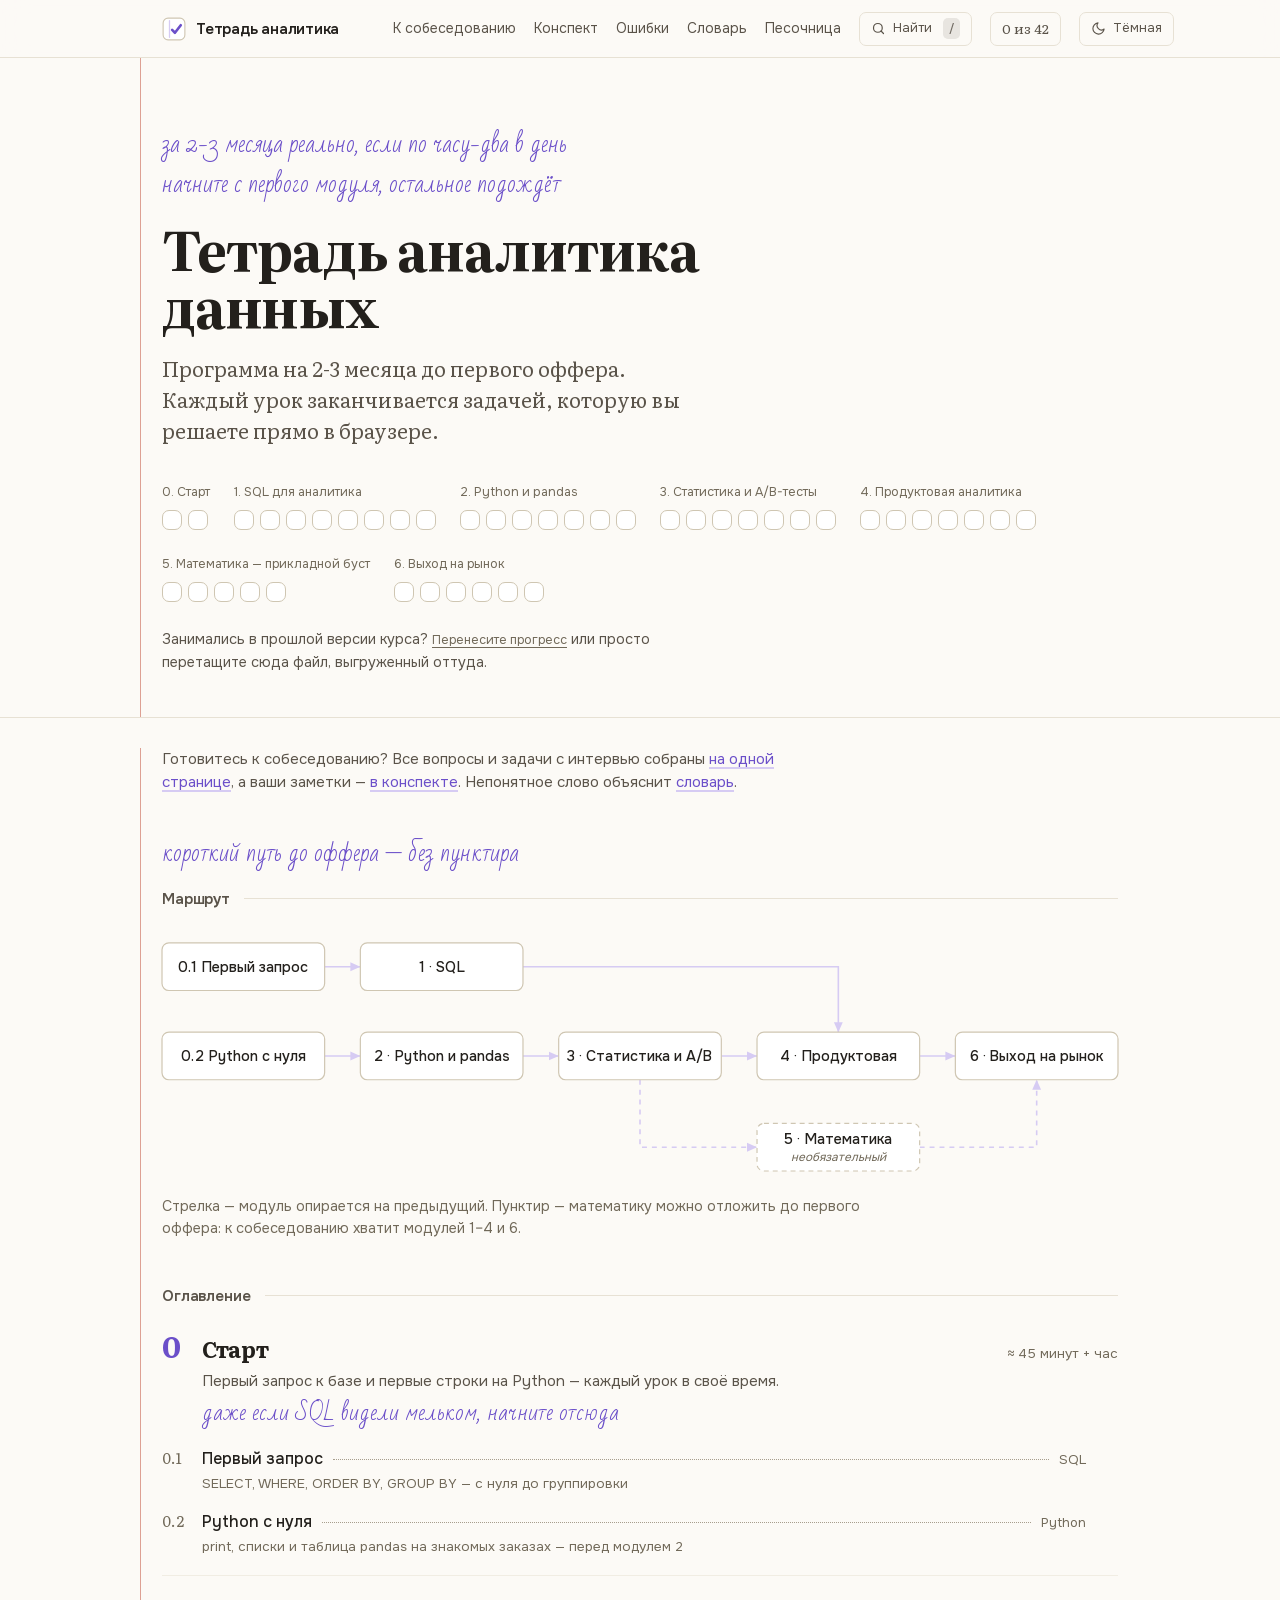
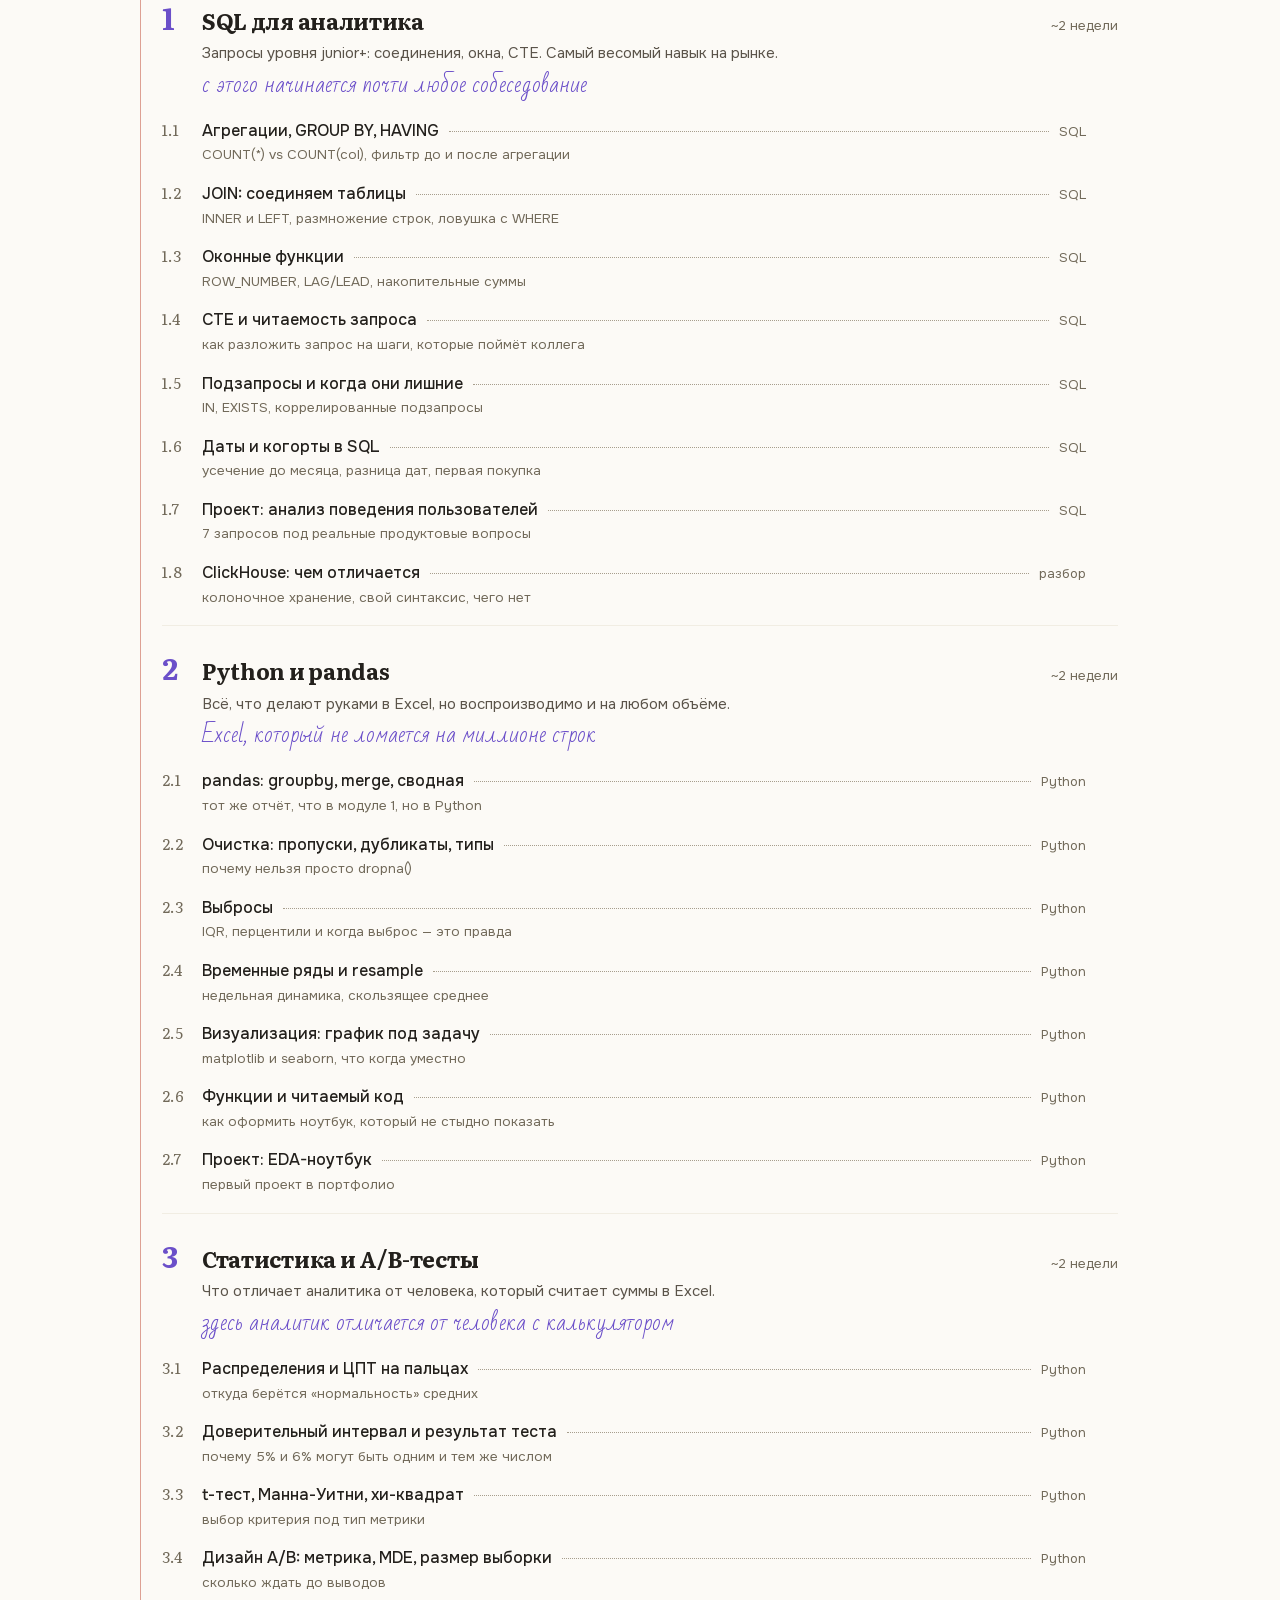
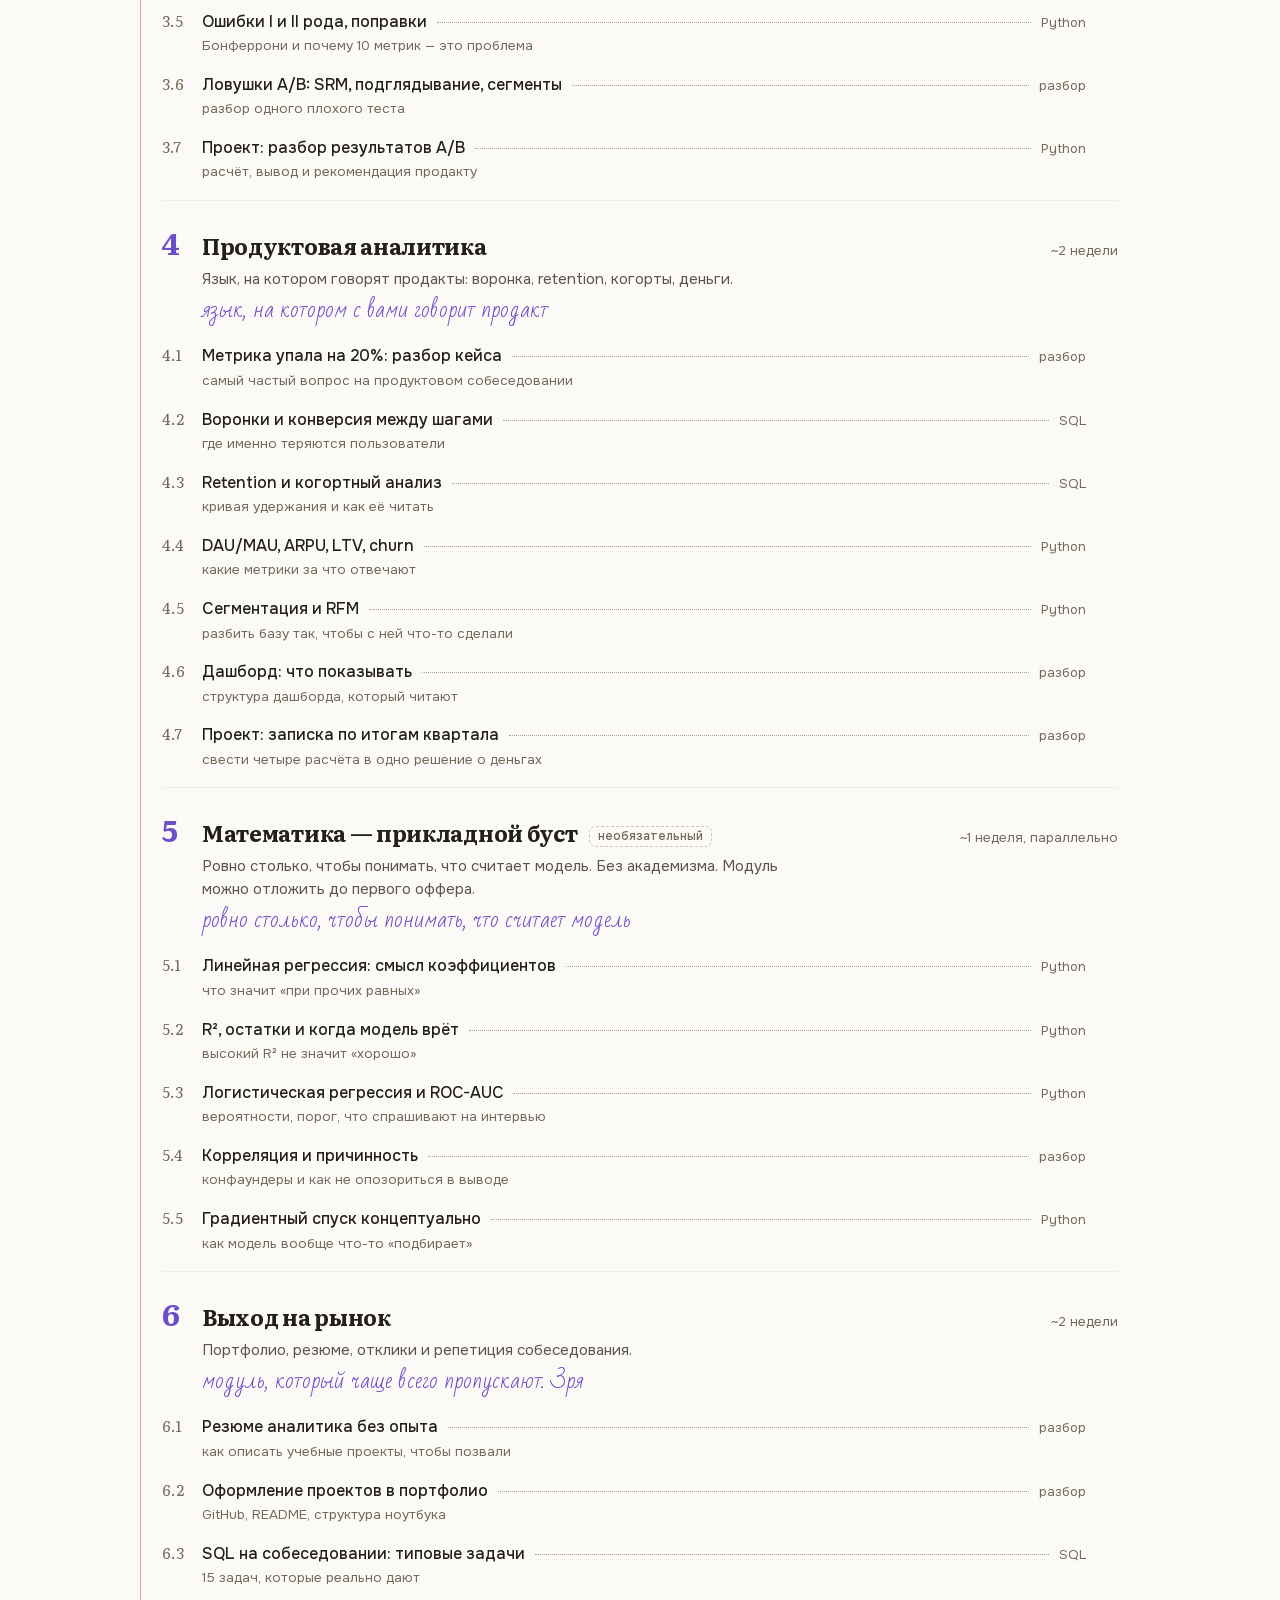
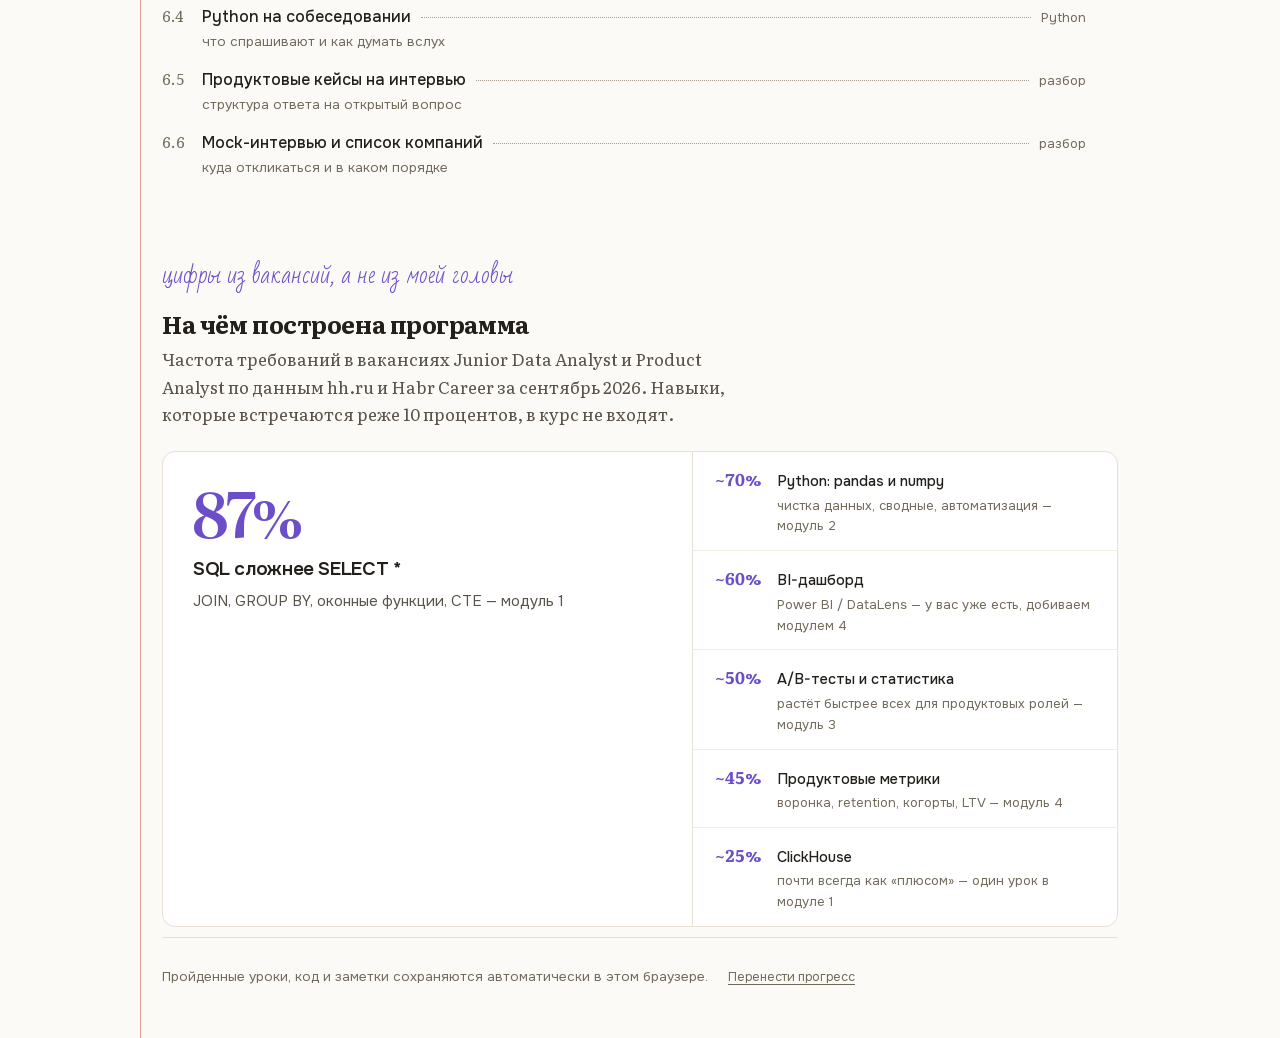
==== commit 55fb2056: "sandbox.js: рисование песочницы ЦПТ и проверка всех положений в checkfigs Co-Authored-By: Claude Opu" ====
--- a/index.html
+++ b/index.html
@@ -49,6 +49,7 @@
 <script src="lessons.js"></script>
 <script src="content-core.js"></script>
 <script src="glossary.js"></script>
+<script src="sandbox.js"></script>
 <script src="app.js"></script>
 </body>
 </html>
--- a/styles.css
+++ b/styles.css
@@ -1169,6 +1169,24 @@
 }
 .io-body pre .err { color: var(--red); }
 .io-body .empty { color: var(--ink-3); font-size: 14px; font-family: var(--sans); }
+/* График matplotlib: PNG на белом, как бумага — в тёмной теме
+   остаётся светлой карточкой, иначе чёрные подписи осей не прочесть.
+   Окно вывода с графиком не ограничиваем по высоте: прокрутка внутри
+   прокрутки на телефоне теряет картинку. */
+figure.plot {
+  margin: 0 0 10px; padding: 8px; background: #fff; border-radius: 6px;
+  border: 1px solid var(--rule); max-width: 100%;
+}
+figure.plot:last-child { margin-bottom: 0; }
+figure.plot img { display: block; max-width: 100%; height: auto; margin: 0 auto; }
+.io-body pre + figure.plot { margin-top: 12px; }
+.io-body:has(figure.plot) { max-height: none; }
+@media (max-width: 600px) {
+  /* на телефоне каждый пиксель ширины — графику */
+  .io-body:has(figure.plot) { padding-left: 8px; padding-right: 8px; }
+  figure.plot { padding: 4px; }
+}
+.ref-say { margin: 0 0 10px; font-family: var(--sans); font-size: 14px; color: var(--ink-2); }
 .io-body pre mark.diff {
   background: var(--red-soft); color: var(--red); border-bottom: 2px solid var(--red);
   padding: 0 2px; border-radius: 2px;
@@ -1183,6 +1201,9 @@
   position: sticky; top: 0;
 }
 table.res tr.rowdiff td { background: var(--red-soft); }
+/* ячейка, где значение разошлось с эталоном: фон и рамка — не только цветом */
+table.res td.celldiff { background: var(--red-soft); box-shadow: inset 0 0 0 1.5px var(--red); font-weight: 600; }
+.s-hint { display: inline-block; margin-top: 4px; font-size: 13.5px; color: var(--ink-2); }
 table.res td.num { text-align: right; }
 
 /* ============================================================
@@ -1249,6 +1270,18 @@
 .drill-body pre code { background: none; border: 0; padding: 0; font-size: inherit; }
 
 .d-reveal { margin-top: 8px; border-top: 1px dashed var(--rule); padding-top: 14px; }
+.d-reveal[hidden] { display: none; }
+/* рабочее место задачи тренажёра: редактор, кнопки, вывод */
+.dr-work { margin: 18px 0 6px; font-family: var(--sans); font-size: 15px; line-height: 1.5; }
+.drill-body > .dr-work { max-width: none; }
+.dr-work .status { margin-bottom: 14px; }
+textarea.answer.dr-ans { min-height: 130px; margin-bottom: 12px; }
+.dr-self { display: flex; flex-wrap: wrap; align-items: center; gap: 10px; margin: 0 0 14px; }
+.dr-self[hidden] { display: none; }
+.dr-self span { color: var(--ink-2); margin-right: 4px; }
+.drill .d-ok { flex: none; width: 22px; height: 22px; margin-left: 4px; position: relative; top: 3px; }
+.drill .d-ok .pen-tick { width: 22px; height: 22px; }
+#drCount { color: var(--ink-2); font-weight: 500; }
 .d-reveal > summary {
   cursor: pointer; list-style: none; font-family: var(--sans);
   font-size: 13.5px; color: var(--ink-3); padding: 4px 0;
@@ -1945,7 +1978,10 @@
   .lesson-nav #markBtn { order: -1; width: 100%; justify-content: center; }
   /* Соседние уроки — в столбик и во всю ширину: одно полное название
      полезнее двух обрезанных, и палец не мажет мимо. */
-  .lesson-nav .navlink { flex: 1 1 100%; max-width: none; justify-content: center; }
+  .lesson-nav .navlink { flex: 1 1 100%; max-width: none; justify-content: center; min-width: 0; }
+  /* длинное название («1.7 Проект: анализ поведения пользователей»)
+     переносится, а не выталкивает страницу вбок */
+  .lesson-nav .nl-t { white-space: normal; text-align: center; }
   /* «Карта курса» на телефоне лишняя: наверху есть знак-ссылка */
   .lesson-nav .navlink[href="#"] { display: none; }
   .lesson-nav .spacer { display: none; }
@@ -2023,3 +2059,160 @@
   .term { text-decoration: none; }
   .term-x { display: none !important; }
 }
+
+/* ============================================================
+   Схема базы у редактора и клавиши на телефоне (CodeKit в app.js)
+   ============================================================ */
+
+/* столбцы и таблицы — общие для панели на поле и для шторки */
+.ck-t { margin: 0 0 14px; }
+.ck-t:last-child { margin-bottom: 0; }
+.ck-tn {
+  font: 600 13px var(--mono); color: var(--ink); background: none; border: 0;
+  padding: 3px 0; cursor: pointer; border-radius: 4px;
+}
+.ck-note { display: block; font: 12px var(--sans); color: var(--ink-3); margin: 0 0 4px; }
+.ck-cols { list-style: none; margin: 0; padding: 0; }
+.ck-c {
+  display: grid; grid-template-columns: 1fr auto; column-gap: 8px; align-items: baseline;
+  width: 100%; text-align: left; background: none; border: 0; cursor: pointer;
+  padding: 4px 6px; margin: 0 -6px; border-radius: 5px; color: var(--ink);
+}
+.ck-cn { font: 12.5px var(--mono); overflow-wrap: anywhere; }
+.ck-ty { font: 11px var(--mono); color: var(--ink-4); }
+.ck-d  { grid-column: 1 / -1; font: 11.5px/1.35 var(--sans); color: var(--ink-3); }
+.ck-c:hover, .ck-tn:hover { background: var(--pen-soft); color: var(--pen); }
+.ck-c:focus-visible, .ck-tn:focus-visible { outline: 2px solid var(--pen); outline-offset: 1px; }
+.ck-hint { font: 11.5px var(--sans); color: var(--ink-3); font-weight: 400; }
+
+/* панель на правом поле: только там, где поле вмещает 200px */
+.ck-aside { display: none; }
+@media (min-width: 1260px) {
+  .ck-aside {
+    display: block; position: fixed; z-index: 25;
+    top: calc(var(--header-h) + 58px);
+    left: calc(50% + var(--lesson) / 2 - 12px); width: 200px;
+    max-height: calc(100vh - var(--header-h) - 80px); overflow-y: auto;
+    padding: 12px 12px 14px; background: var(--card);
+    border: 1px solid var(--rule); border-radius: var(--r-lg); box-shadow: var(--shadow-1);
+    opacity: 0; visibility: hidden; transition: opacity .18s, visibility .18s;
+  }
+  .ck-aside.on { opacity: 1; visibility: visible; }
+  .ck-aside .ck-h { font: 600 13px var(--sans); color: var(--ink-2); margin: 0 0 10px; }
+  .ck-aside .ck-hint { display: block; margin-top: 2px; }
+  .ck-aside .ck-d { display: none; }   /* на поле узко: описание — во всплывающей подсказке */
+  .editor-h .ck-open { display: none; }
+}
+@media (prefers-reduced-motion: reduce) { .ck-aside { transition: none; } }
+
+/* шторка снизу */
+.ck-bg { position: fixed; inset: 0; z-index: 104; background: rgba(20, 18, 15, .28); }
+.ck-sheet {
+  position: fixed; left: 0; right: 0; bottom: 0; z-index: 105;
+  max-height: 62vh; display: flex; flex-direction: column;
+  background: var(--card); border-top: 1px solid var(--rule);
+  border-radius: 16px 16px 0 0; box-shadow: var(--shadow-2);
+  padding-bottom: env(safe-area-inset-bottom);
+}
+@media (min-width: 700px) {
+  .ck-sheet { left: 50%; right: auto; width: 560px; transform: translateX(-50%); }
+}
+.ck-sh-h {
+  display: flex; align-items: baseline; gap: 10px; padding: 14px 18px 10px;
+  font: 600 14px var(--sans); color: var(--ink); border-bottom: 1px solid var(--rule-soft);
+}
+.ck-sh-h .ck-close { margin-left: auto; font-size: 14px; padding: 6px 0; }
+.ck-sh-b { overflow-y: auto; padding: 12px 18px 16px; overscroll-behavior: contain; }
+.ck-sheet .ck-c { padding: 8px 6px; }          /* палец, а не курсор */
+.ck-sheet .ck-tn { padding: 6px 0; font-size: 14px; }
+
+/* строка клавиш над клавиатурой телефона */
+.ck-bar {
+  position: fixed; left: 0; right: 0; bottom: 0; z-index: 106;
+  display: flex; align-items: stretch; gap: 6px;
+  padding: 6px 8px; background: var(--paper-2); border-top: 1px solid var(--rule);
+}
+.ck-bar[hidden] { display: none; }
+.ck-keys {
+  display: flex; gap: 6px; overflow-x: auto; flex: 1 1 auto;
+  scrollbar-width: none; -webkit-overflow-scrolling: touch;
+}
+.ck-keys::-webkit-scrollbar { display: none; }
+.ck-bar button {
+  flex: none; min-width: 40px; height: 40px; padding: 0 10px;
+  font: 14px var(--mono); color: var(--ink); background: var(--card);
+  border: 1px solid var(--rule); border-radius: var(--r);
+  touch-action: manipulation;
+}
+.ck-bar .ck-schema, .ck-bar .ck-run { font-family: var(--sans); font-weight: 600; }
+.ck-bar .ck-run { background: var(--pen); color: var(--on-pen); border-color: var(--pen); }
+.ck-bar .ck-schema { color: var(--pen); }
+/* пока набирают код, прилипшие к низу кнопки задачи не спорят со строкой клавиш */
+body.ck-typing .actions { position: static; }
+
+/* ============================================================
+   Песочница (renderSandbox в app.js)
+   ============================================================ */
+.sb-tabs { display: inline-flex; gap: 4px; padding: 4px; margin: 6px 0 16px;
+  background: var(--paper-2); border: 1px solid var(--rule); border-radius: 10px; }
+.sb-tabs button {
+  font: 600 14px var(--sans); color: var(--ink-2); background: none; border: 0;
+  padding: 8px 18px; border-radius: 7px; cursor: pointer; min-height: 40px;
+}
+.sb-tabs button[aria-selected="true"] { background: var(--card); color: var(--pen); box-shadow: var(--shadow-1); }
+.sb-tabs button:focus-visible { outline: 2px solid var(--pen); outline-offset: 1px; }
+.sb-starts { display: flex; flex-wrap: wrap; align-items: center; gap: 8px; margin: 0 0 14px; }
+.sb-lbl { font: 13px var(--sans); color: var(--ink-3); margin-right: 2px; }
+.sb-starts .chip {
+  font: 13px var(--sans); color: var(--ink); background: var(--card);
+  border: 1px solid var(--rule); border-radius: 999px; padding: 6px 13px; cursor: pointer;
+  min-height: 34px;
+}
+.sb-starts .chip:hover { border-color: var(--pen-line); color: var(--pen); background: var(--pen-soft); }
+.sb-starts .chip:focus-visible { outline: 2px solid var(--pen); outline-offset: 1px; }
+.sandbox .io-box { margin-top: 4px; }
+.sandbox .io-body { max-height: 520px; }
+.sb-hist { margin: 38px 0 60px; }
+.sb-hist-h { display: flex; align-items: baseline; gap: 12px; margin: 0 0 10px; }
+.sb-hist-h h2 { font-size: 21px; margin: 0; }
+.sb-hist-h .spacer { margin-left: auto; }
+#sbHist { list-style: none; margin: 0; padding: 0; border-top: 1px solid var(--rule); }
+#sbHist li { border-bottom: 1px solid var(--rule-soft); }
+#sbHist li.empty { padding: 12px 0; font: 14px var(--sans); color: var(--ink-3); }
+#sbHist button {
+  display: flex; align-items: baseline; gap: 12px; width: 100%; text-align: left;
+  background: none; border: 0; padding: 10px 6px; cursor: pointer; color: var(--ink); border-radius: 6px;
+}
+#sbHist button:hover { background: var(--pen-soft); }
+#sbHist button:focus-visible { outline: 2px solid var(--pen); outline-offset: -2px; }
+.sb-k { flex: none; width: 30px; font: 600 11px var(--sans); color: var(--pen); }
+.sb-l { flex: 1 1 auto; min-width: 0; font: 13px var(--mono); background: none; padding: 0;
+  white-space: nowrap; overflow: hidden; text-overflow: ellipsis; }
+.sb-t { flex: none; font: 12px var(--sans); color: var(--ink-3); }
+/* в шапке редактора урока ссылок стало три — на узком экране переносим */
+.editor-h { flex-wrap: wrap; row-gap: 6px; }
+
+/* ============================================================
+   Схемы в теории (Figs в app.js, SVG — инструменты/figs.py)
+   Стиль «Тетрадь»: тонкая линия без заливки, ручка — только на
+   главном. Цвета — только токены: тёмная тема работает сама.
+   ============================================================ */
+.theory > figure.fig { max-width: 520px; margin: 26px auto 30px; }
+figure.fig .fig-svg { display: block; width: 100%; height: auto; overflow: visible; }
+figure.fig figcaption {
+  margin-top: 10px; text-align: center;
+  font: 13px/1.45 var(--sans); color: var(--ink-3);
+}
+.fig-svg text   { font-family: var(--mono); fill: var(--ink); }
+.fig-svg .f-hd  { font-family: var(--sans); font-weight: 600; fill: var(--ink-2); }
+.fig-svg .f-sub { font-family: var(--sans); fill: var(--ink-3); }
+.fig-svg .f-note { font-family: var(--hand); fill: var(--pen); }
+.fig-svg .f-box { fill: none; stroke: var(--rule-hard); stroke-width: 1; }
+.fig-svg .f-row { stroke: var(--rule); stroke-width: .8; }
+.fig-svg .f-soft { fill: none; stroke: var(--rule-hard); stroke-width: 1; }
+.fig-svg .f-pen { fill: none; stroke: var(--pen); stroke-width: 1.4; }
+.fig-svg .f-pen-fill { fill: var(--pen); }
+.fig-svg .f-pen-t { fill: var(--pen); }
+.fig-svg .f-raw { fill: none; stroke: var(--ink-4); stroke-width: 1.1; }   /* сырые данные на графике: видны, но тише ручки */
+.fig-svg .f-tint { fill: var(--pen); stroke: none; }
+.fig-svg .f-dash { fill: none; stroke: var(--ink-4); stroke-width: 1.1; stroke-dasharray: 3 3; }  /* наблюдаемая связь, не причина */
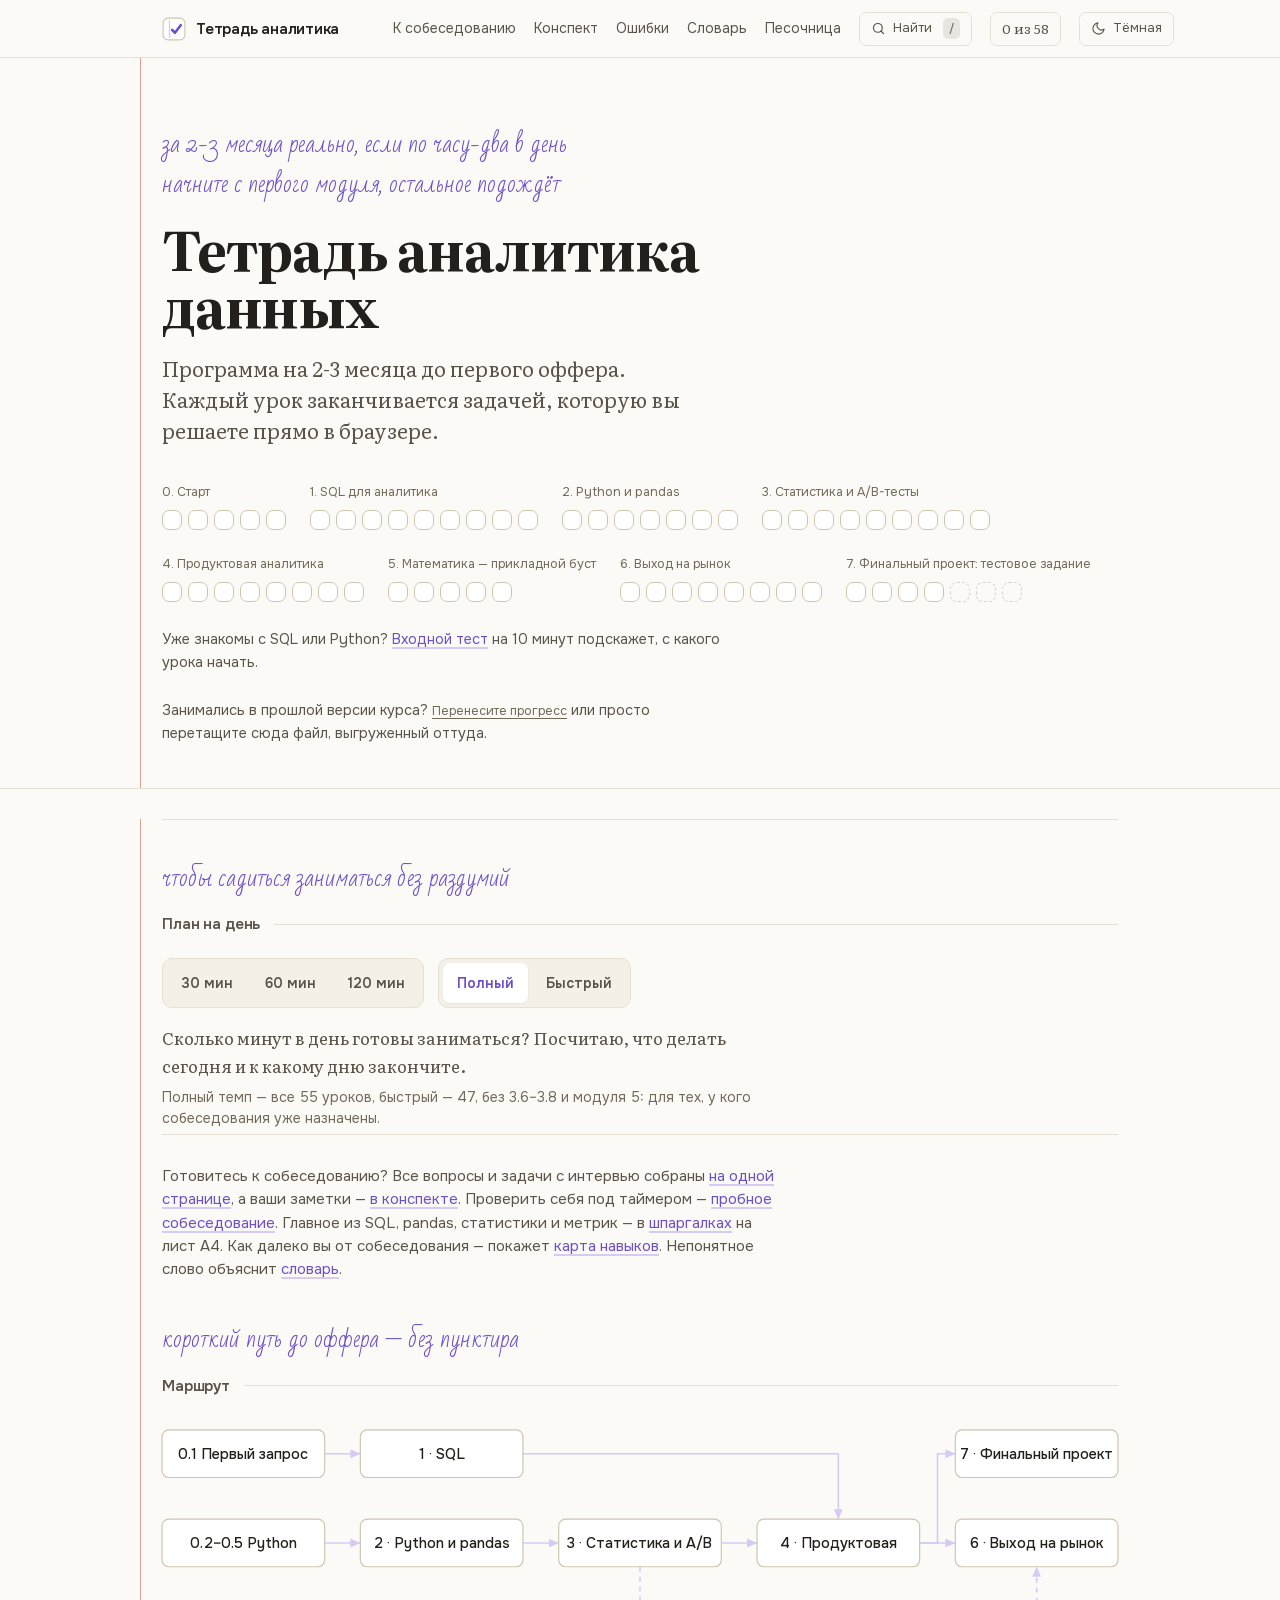
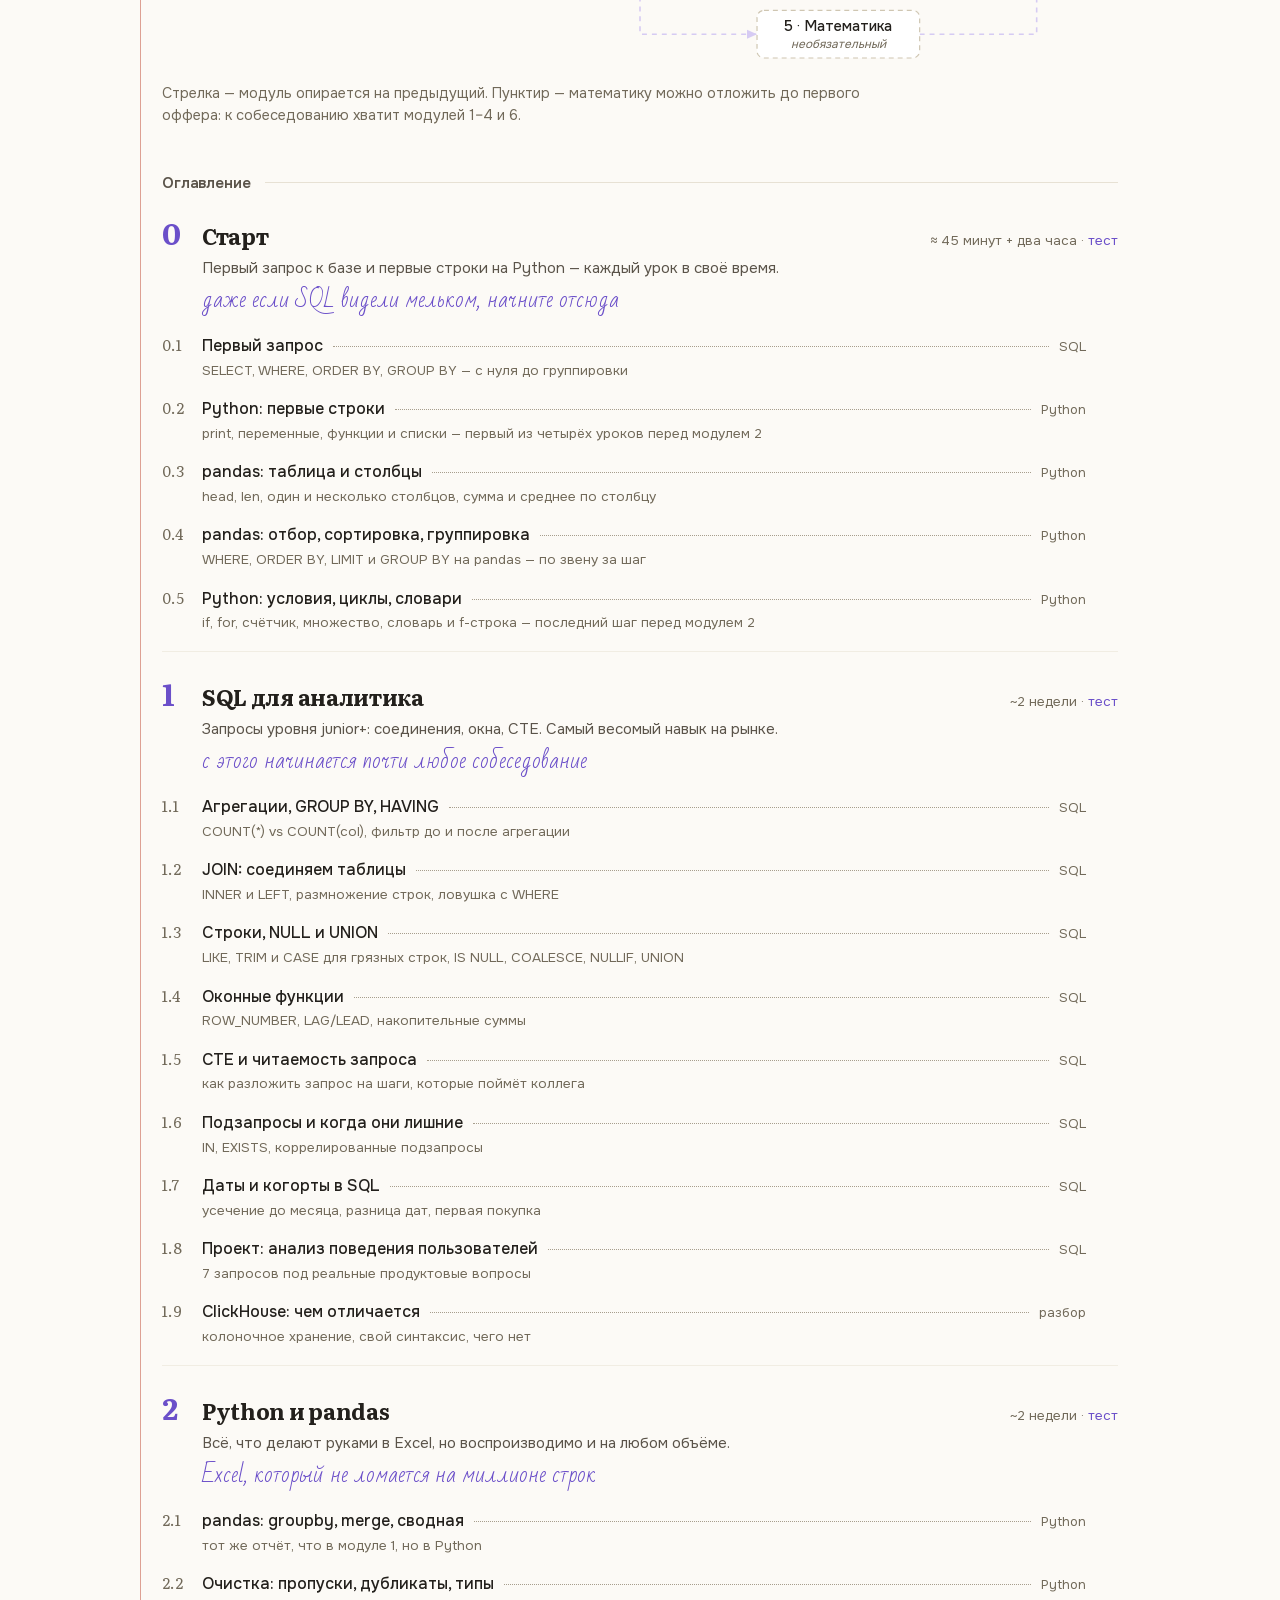
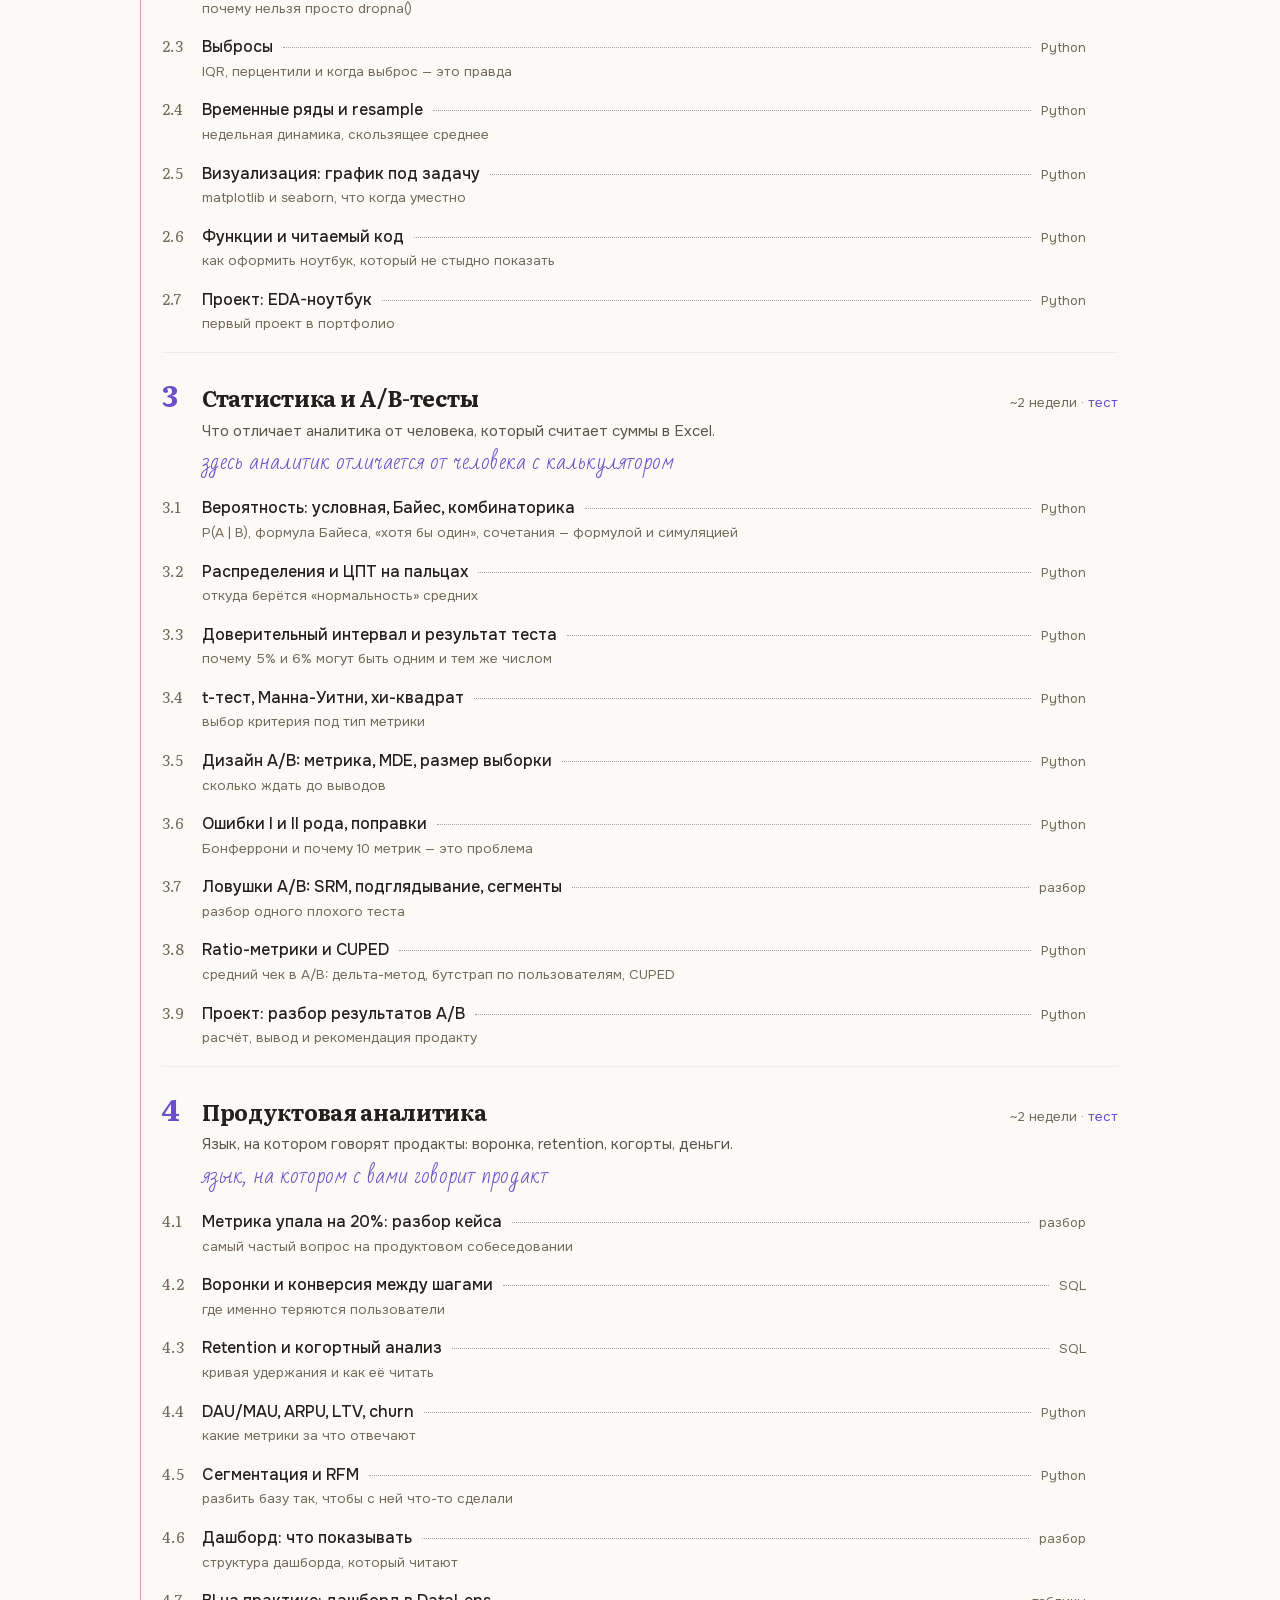
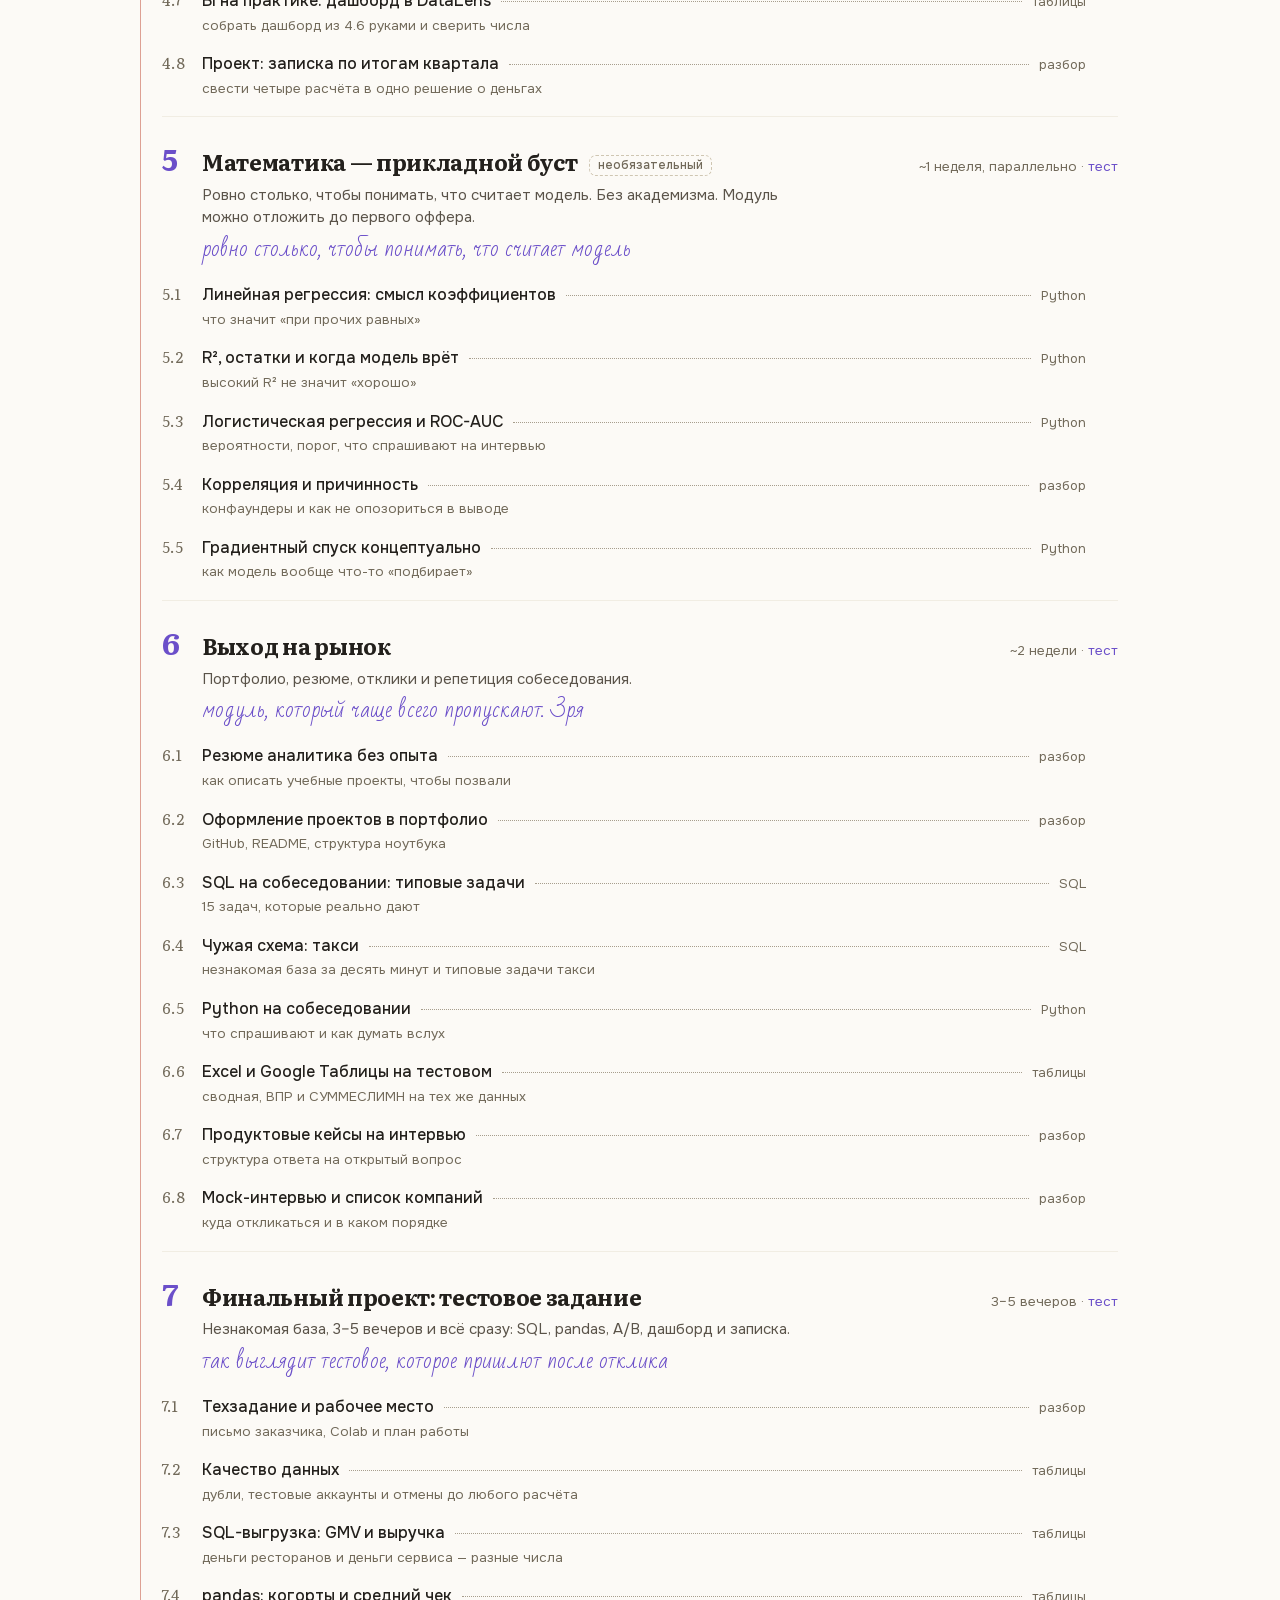
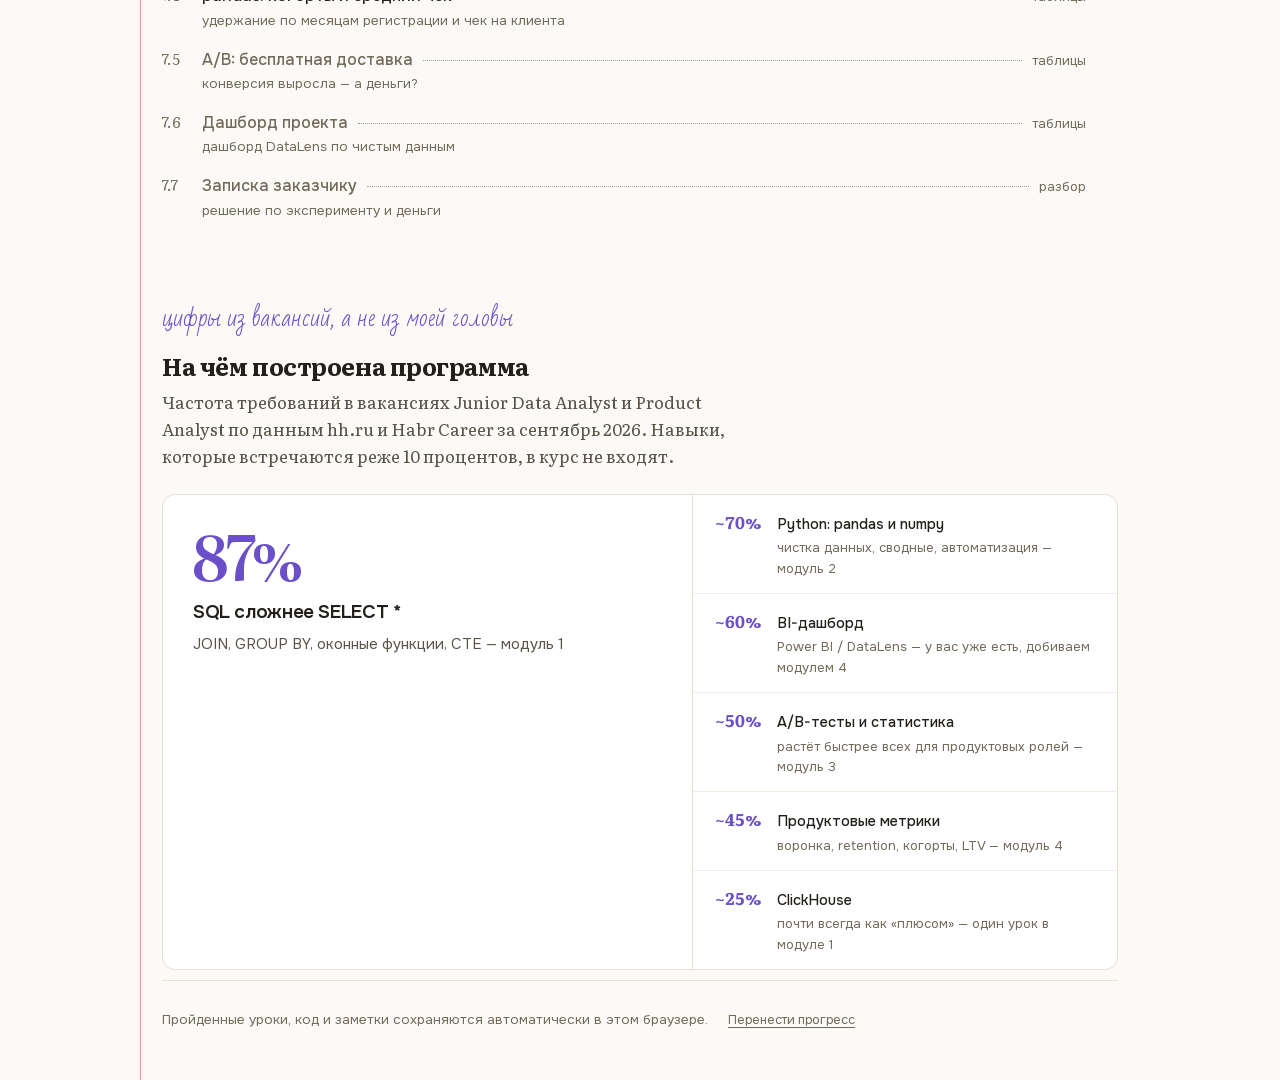
==== commit 46595314: "Финальный проект: база «Вилка» и уроки 7.1–7.4 Модуль 7 — тестовое задание в компанию на незнакомой " ====
--- a/index.html
+++ b/index.html
@@ -15,7 +15,7 @@
 <meta property="og:locale" content="ru_RU">
 <meta property="og:site_name" content="Тетрадь аналитика">
 <meta property="og:title" content="Тетрадь аналитика — курс подготовки к Junior Data Analyst">
-<meta property="og:description" content="40 уроков: SQL, Python, статистика и продуктовые метрики. Каждый урок заканчивается задачей, которую вы решаете прямо в браузере.">
+<meta property="og:description" content="55 уроков: SQL, Python, статистика и продуктовые метрики. Каждый урок заканчивается задачей, которую вы решаете прямо в браузере.">
 <meta property="og:url" content="https://nekozlovskiy.github.io/analyst-notebook/">
 <meta property="og:image" content="https://nekozlovskiy.github.io/analyst-notebook/og.png">
 <meta property="og:image:width" content="1200">
@@ -43,13 +43,13 @@
 <body>
 <div id="app"></div>
 
-<!-- Модули уроков (content-m1…m6) и учебная база (data.js) подгружаются
+<!-- Модули уроков (content-m0…m7) и учебная база (data.js) подгружаются
      по мере надобности — см. Lazy в app.js. В собранный одним файлом
      курс build.py кладёт их внутрь заранее. -->
 <script src="lessons.js"></script>
 <script src="content-core.js"></script>
 <script src="glossary.js"></script>
-<script src="sandbox.js"></script>
+<script src="tinker.js"></script>
 <script src="app.js"></script>
 </body>
 </html>
--- a/styles.css
+++ b/styles.css
@@ -415,10 +415,12 @@
   .hero-in.has-margin,
   .market.has-margin,
   .review.has-margin,
+  .plan.has-margin,
   .route.has-margin { position: relative; }
   .hero-in.has-margin > .aside,
   .market.has-margin > .aside,
   .review.has-margin > .aside,
+  .plan.has-margin > .aside,
   .route.has-margin > .aside {
     position: absolute;
     left: calc(-1 * (var(--margin-w) + 26px));
@@ -432,6 +434,7 @@
      Компенсируем, иначе две реплики стоят на разной вертикали. */
   .market.has-margin > .aside,
   .review.has-margin > .aside,
+  .plan.has-margin > .aside,
   .route.has-margin > .aside { left: calc(-1 * (var(--margin-w) + 26px + 32px)); }
 }
 
@@ -572,8 +575,25 @@
   max-width: 58ch; margin: 0 0 18px;
 }
 .review-later { font-size: 15px; color: var(--ink-2); margin: 0; }
+
+/* План на день: минуты и темп, фраза на сегодня, дата окончания. */
+.plan { padding: 44px 0 4px; }
+.plan-body { max-width: 720px; }
+.plan-opts { display: flex; flex-wrap: wrap; gap: 10px 14px; margin: 0 0 16px; }
+.plan-today {
+  font-family: var(--serif); font-size: 17px; line-height: 1.6; color: var(--ink-2);
+  max-width: 58ch; margin: 0 0 8px;
+}
+.plan-end { font-size: 15px; line-height: 1.55; color: var(--ink-2); margin: 0 0 8px; max-width: 62ch; }
+.plan-note { font-size: 14px; line-height: 1.55; color: var(--ink-3); margin: 0; max-width: 62ch; }
 .rv-meta { font-size: 13.5px; color: var(--ink-3); margin-bottom: 10px; }
 .rv-next { margin-top: 14px; }
+.mt-back { margin: 4px 0 18px; padding-left: 22px; }
+.mt-back li { margin: 4px 0; }
+/* Входной тест: разбор по блокам. */
+.et-res { margin-top: 18px; }
+.et-list { margin: 0 0 22px; padding-left: 22px; max-width: 62ch; line-height: 1.55; }
+.et-list li { margin: 6px 0; }
 
 /* Пока подгружается модуль урока. */
 .lazy-wait { padding: 96px 0; font-size: 17px; color: var(--ink-2); }
@@ -828,6 +848,8 @@
 .theory ul, .theory ol { margin: 0 0 18px; padding-left: 25px; }
 .theory li { margin-bottom: 9px; }
 .theory li::marker { color: var(--ink-4); }
+/* «Порядок действий» в шагах 0.2–0.4: номер — это очередь действий, его видно */
+.theory ol.order li::marker { color: var(--pen); font-family: var(--mono); font-weight: 600; }
 .theory strong { font-weight: 600; }
 .theory em { font-style: italic; }
 .theory hr { border: 0; border-top: 1px solid var(--rule); margin: 36px 0; }
@@ -1051,6 +1073,12 @@
   color: var(--ink-3); text-decoration: underline;
   text-underline-offset: 3px; transition: color .18s var(--ease);
   font-family: var(--sans);
+}
+/* «Следующий урок» — главный шаг после задачи: крупнее и в цвет пера;
+   строка своя, поэтому высоту до 44px добираем отступами, не накладкой */
+.linkbtn.next-go {
+  font-size: 15px; color: var(--pen); text-align: left;
+  min-height: 44px; padding: 10px 0; margin-top: 2px;
 }
 .linkbtn:hover { color: var(--pen); }
 
@@ -1313,9 +1341,9 @@
 .st-n .pen-tick { width: 20px; height: 20px; vertical-align: -4px; }
 .st-t { margin: 0; font-size: 16px; font-weight: 500; color: var(--ink-2); }
 .st.todo .st-t { color: var(--ink-3); }
-.st.done .st-t { flex: none; }
+.st.done .st-t { flex: 0 1 auto; min-width: 0; }   /* длинный заголовок переносится, а не выталкивает страницу вбок */
 .st-q {
-  min-width: 0; overflow: hidden; text-overflow: ellipsis; white-space: nowrap;
+  flex: 1 1 0; min-width: 0;                         /* запросу — только оставшееся место */ overflow: hidden; text-overflow: ellipsis; white-space: nowrap;
   font-family: var(--mono); font-size: 12.5px; color: var(--ink-3);
 }
 .st.open .st-n { color: var(--pen); font-weight: 600; }
@@ -1343,7 +1371,7 @@
 }
 .st-out .io-body { max-height: 320px; }
 .st-rows { margin-top: 7px; font-size: 11.5px; color: var(--ink-3); font-family: var(--mono); }
-.st-code { margin: 0; }
+.st-code { margin: 0; overflow-x: auto; }   /* длинная строка кода пройденного шага не растягивает страницу на телефоне */
 .st-final { margin-top: 22px; }
 /* урок на Python: строка, пока интерпретатор качается в браузер */
 .st-warm { margin: 0 0 12px; font-family: var(--sans); font-size: 14px; color: var(--ink-3); }
@@ -1730,6 +1758,17 @@
 .mx-a summary { cursor: pointer; font-size: 14px; color: var(--ink-3); min-height: 32px; display: flex; align-items: center; }
 .mx-a summary:hover { color: var(--pen); }
 .mx-a p { margin: 6px 0 0; }
+/* карта навыков: строка навыка и три деления ступени */
+.sk-list { list-style: none; margin: 0; padding: 0; }
+.sk-item { padding: 14px 0 16px; border-top: 1px solid var(--rule-soft); }
+.sk-top { display: flex; align-items: center; gap: 8px 12px; flex-wrap: wrap; }
+.sk-t { font-size: 17px; font-weight: 600; margin-right: auto; }
+.sk-lv { display: inline-flex; gap: 4px; }
+.sk-lv i { width: 22px; height: 7px; border-radius: 7px; border: 1px solid var(--ink-3); }
+.sk-lv i.on { background: var(--pen); border-color: var(--pen); }
+.sk-name { font-size: 14px; color: var(--ink-3); min-width: 6.5em; }
+.sk-meta { font-size: 13.5px; color: var(--ink-3); margin-top: 6px; font-variant-numeric: tabular-nums; }
+.sk-next { margin: 6px 0 0; font-size: 14.5px; color: var(--ink-2); }
 .review-mx { margin: 14px 0 0; font-size: 14.5px; color: var(--ink-3); }
 .hdr-menu a, .hm-theme {
   display: flex; align-items: center; gap: 10px;
@@ -1744,7 +1783,7 @@
 
 .prep-line { margin: 30px 0 0; max-width: 62ch; font-size: 15px; line-height: 1.55; color: var(--ink-2); }
 /* ссылка посреди фразы отличается не только цветом */
-.prep-line a, .review-mx a, .rt-note a, .carry a, .prep-more a {
+.prep-line a, .review-mx a, .rt-note a, .carry a, .prep-more a, .sk-next a {
   text-decoration: underline; text-decoration-color: var(--pen-line);
   text-decoration-thickness: 1.5px; text-underline-offset: 3px;
 }
@@ -1799,6 +1838,39 @@
 .sum-d { display: block; margin-top: 2px; font-size: 14px; color: var(--ink-3); }
 .toc-mw a { color: var(--pen); }
 
+/* поля для чисел (урок «Excel и таблицы», задачи тренажёра nums) */
+.nm-file { margin: 0 0 18px; }
+.nm-file .btn { text-decoration: none; }
+.nums { list-style: none; margin: 0 0 18px; padding: 0; }
+.nm { padding: 12px 0; border-top: 1px solid var(--rule-soft); }
+.nm:first-child { border-top: 0; }
+.nm-l { display: block; font-size: 15px; line-height: 1.45; color: var(--ink); margin-bottom: 6px; }
+.nm-u { color: var(--ink-3); }
+.nm-row { display: flex; align-items: center; gap: 10px; }
+.nm-in {
+  /* 16px: при меньшем шрифте Safari на iPhone приближает страницу на фокусе */
+  width: 100%; max-width: 220px; font: 16px var(--mono); color: var(--ink);
+  background: var(--card); border: 1px solid var(--rule); border-radius: var(--r);
+  padding: 8px 10px; font-variant-numeric: tabular-nums;
+}
+.nm-in:focus-visible { outline: 2px solid var(--pen); outline-offset: 1px; }
+.nm.ok .nm-in { border-color: var(--green); }
+.nm.bad .nm-in { border-color: var(--red); }
+.nm-mark { display: inline-flex; color: var(--green); width: 18px; height: 18px; }
+.nm-h { margin: 6px 0 0; font-size: 13.5px; line-height: 1.45; color: var(--ink-2); }
+.nm-sum { font: 13px var(--mono); color: var(--ink-3); }
+
+/* шпаргалки (#cheat-<id>): на экране — текст урока, плотнее;
+   на бумаге — один лист A4 в две колонки, см. @media print */
+.cheat .ch-s { margin: 0 0 34px; }
+/* разделы — h2 (сразу под h1 страницы), а выглядят как h3 теории */
+.cheat .ch-s > h2 {
+  font-family: var(--sans); font-size: 21px; margin: 0 0 13px;
+  letter-spacing: -0.024em; line-height: 1.26;
+}
+.cheat pre { font-size: 13.5px; }
+.ch-more { margin: 8px 0 48px; font-size: 15px; color: var(--ink-2); }
+
 /* ============================================================
    15b. Поиск по курсу и клавиши
    ============================================================ */
@@ -1887,9 +1959,9 @@
   .cmp { grid-template-columns: 1fr; }
 }
 
-/* Четыре ссылки шапки с поиском, счётчиком и темой занимают ~960px:
+/* Пять ссылок шапки с поиском, счётчиком и темой занимают ~1020px:
    уже этого разделы и тема уходят в «Меню». */
-@media (max-width: 1000px) {
+@media (max-width: 1020px) {
   .hdr-nav { display: none; }
   .hdr #themeBtn { display: none; }
   .hdr #menuBtn { display: inline-flex; }
@@ -2058,6 +2130,37 @@
   .nt-h a, .prep-from { color: #000000; }
   .term { text-decoration: none; }
   .term-x { display: none !important; }
+
+  /* шпаргалка — ровно один лист A4: две колонки, мелкий шрифт, чёрным
+     по белому и в тёмной теме. Влезает ли — node инструменты/checkcheats.js
+     не знает, проверяется печатью в PDF (инструменты/README.md) */
+  @page cheat { size: A4; margin: 8mm 9mm; }
+  .cheat-page { page: cheat; max-width: none; padding: 0; }
+  .cheat-page::before, .cheat-page .ch-more { display: none !important; }
+  .cheat-page, .cheat-page * { color: #000000 !important; }
+  .cheat-page .lesson-head { padding: 0 0 2mm; }
+  .cheat-page .lesson-head h1 { font-size: 14pt; margin: 0 0 1mm; }
+  .cheat-page .lesson-head .sub { font-size: 7.5pt; margin: 0; max-width: none; }
+  .cheat {
+    columns: 2; column-gap: 6mm; column-rule: 0.5pt solid #BBBBBB;
+    font-family: var(--sans); font-size: 8.3pt; line-height: 1.34;
+  }
+  .cheat > * { max-width: none; }
+  .cheat .ch-s { break-inside: avoid; margin: 0 0 2.4mm; }
+  .cheat .ch-s > h2 { font-size: 9.6pt; margin: 0 0 0.8mm; }
+  .cheat p, .cheat ul, .cheat ol { margin: 0 0 1.2mm; }
+  .cheat ul, .cheat ol { padding-left: 3.5mm; }
+  .cheat li { margin: 0 0 0.5mm; }
+  .cheat code { font-size: 0.92em; padding: 0 1px; border: 0; background: none; }
+  .cheat pre {
+    font-size: 7.4pt; line-height: 1.3; padding: 1mm 1.6mm; margin: 0 0 1.2mm;
+    border: 0.5pt solid #BBBBBB; border-left: 1.5pt solid #777777; border-radius: 1mm;
+    background: #F6F6F3 !important; white-space: pre-wrap; overflow: visible;
+  }
+  .cheat table { font-size: 7.8pt; margin: 0 0 1.2mm; line-height: 1.25; }
+  .cheat th, .cheat td { padding: 0.5mm 1.4mm; border-color: #BBBBBB; }
+  .cheat th { background: #EEEEEA !important; font-size: 7.8pt; }
+  .cheat tbody tr:nth-child(even) td { background: none; }
 }
 
 /* ============================================================
@@ -2153,14 +2256,21 @@
 /* ============================================================
    Песочница (renderSandbox в app.js)
    ============================================================ */
-.sb-tabs { display: inline-flex; gap: 4px; padding: 4px; margin: 6px 0 16px;
+.sb-tabs, .plan-seg { display: inline-flex; gap: 4px; padding: 4px; margin: 6px 0 16px;
   background: var(--paper-2); border: 1px solid var(--rule); border-radius: 10px; }
-.sb-tabs button {
+.plan-seg { margin: 0; }
+.sb-tabs button, .plan-seg button {
   font: 600 14px var(--sans); color: var(--ink-2); background: none; border: 0;
   padding: 8px 18px; border-radius: 7px; cursor: pointer; min-height: 40px;
 }
-.sb-tabs button[aria-selected="true"] { background: var(--card); color: var(--pen); box-shadow: var(--shadow-1); }
-.sb-tabs button:focus-visible { outline: 2px solid var(--pen); outline-offset: 1px; }
+.sb-tabs button[aria-selected="true"],
+.plan-seg button[aria-pressed="true"] { background: var(--card); color: var(--pen); box-shadow: var(--shadow-1); }
+.plan-seg button { padding: 8px 14px; }
+@media (max-width: 640px) {
+  .plan-seg { display: flex; width: 100%; }
+  .plan-seg button { flex: 1 1 auto; padding: 8px 6px; }
+}
+.sb-tabs button:focus-visible, .plan-seg button:focus-visible { outline: 2px solid var(--pen); outline-offset: 1px; }
 .sb-starts { display: flex; flex-wrap: wrap; align-items: center; gap: 8px; margin: 0 0 14px; }
 .sb-lbl { font: 13px var(--sans); color: var(--ink-3); margin-right: 2px; }
 .sb-starts .chip {
@@ -2216,3 +2326,43 @@
 .fig-svg .f-raw { fill: none; stroke: var(--ink-4); stroke-width: 1.1; }   /* сырые данные на графике: видны, но тише ручки */
 .fig-svg .f-tint { fill: var(--pen); stroke: none; }
 .fig-svg .f-dash { fill: none; stroke: var(--ink-4); stroke-width: 1.1; stroke-dasharray: 3 3; }  /* наблюдаемая связь, не причина */
+/* Песочница: живая схема + ползунок (tinker.js) */
+.tnk-range { display: block; width: 100%; margin: .6rem 0 0; accent-color: var(--pen); }
+.tnk-ticks { position: relative; height: 1.1rem; margin: 0 .55rem; font: 11px var(--sans); color: var(--ink-3); }
+.tnk-ticks span { position: absolute; transform: translateX(-50%); white-space: nowrap; }   /* «100 000» — одной строкой */
+.tnk-ticks span:first-child { transform: none; }            /* крайние засечки — внутрь, чтобы не обрезались */
+.tnk-ticks span:last-child { transform: translateX(-100%); }
+.tnk-read { margin: .4rem 0 0; font: 13px var(--mono); color: var(--ink-2); text-align: center; }
+
+/* ---------- пробное собеседование (#mock) ---------- */
+.mk-bar { position: sticky; top: var(--header-h); z-index: 30; display: flex; flex-wrap: wrap; align-items: center;
+  gap: 6px 14px; padding: 8px 0; background: var(--paper); border-bottom: 1px solid var(--rule); }
+.mk-clock { font-family: var(--mono); font-size: 18px; min-width: 5ch; color: var(--ink); }
+.mk-clock.low { color: var(--red); }
+.mk-tabs { margin: 0; flex-wrap: wrap; }
+.mk-tabs button.has::after { content: " ✓"; color: var(--green); }
+.mk-h { margin: 26px 0 8px; }
+.mk-q { margin: 18px 0; }
+.mk-from { margin-bottom: 4px; font-size: 13px; color: var(--ink-3); }
+.mk-q .q-opt[aria-pressed="true"] { border-color: var(--pen); background: var(--pen-soft); }
+.mk-q .q-opt[aria-pressed="true"] .mk { color: var(--pen); }
+.mk-lbl { display: block; margin: 16px 0 6px; color: var(--ink-2); }
+.mk-text { width: 100%; box-sizing: border-box; font: inherit; font-size: 16px; line-height: 1.5; padding: 10px 12px;
+  border: 1px solid var(--rule-hard); border-radius: var(--r); background: var(--card); color: var(--ink); resize: vertical; }
+/* «Завершить» не прилипает к низу, как кнопки задачи на телефоне: его
+   легко нажать вместо «Запустить» */
+.mock .mk-end { position: static; margin: 26px 0 0; padding: 0; border-top: 0; background: none;
+  backdrop-filter: none; -webkit-backdrop-filter: none; }
+.mk-r { margin: 14px 0; padding: 12px 14px; border: 1px solid var(--rule); border-radius: var(--r); background: var(--card); }
+.mk-r h3 { margin: 0 0 6px; font-size: 16px; }
+.mk-r p { margin: 6px 0; }
+.mk-r pre { overflow-x: auto; }
+.mk-r .ok { color: var(--green); }
+.mk-r .no { color: var(--red); }
+.mk-mine { white-space: pre-wrap; }
+.mk-scroll { overflow-x: auto; }
+.mk-hist { margin-top: 6px; }
+/* на телефоне вкладки встают в две строки — липкая полоса вместе с
+   кнопкой «Запустить» закрыла бы треть экрана */
+@media (max-width: 600px) { .mk-bar { position: static; } }
+.mk-r table { display: block; overflow-x: auto; }
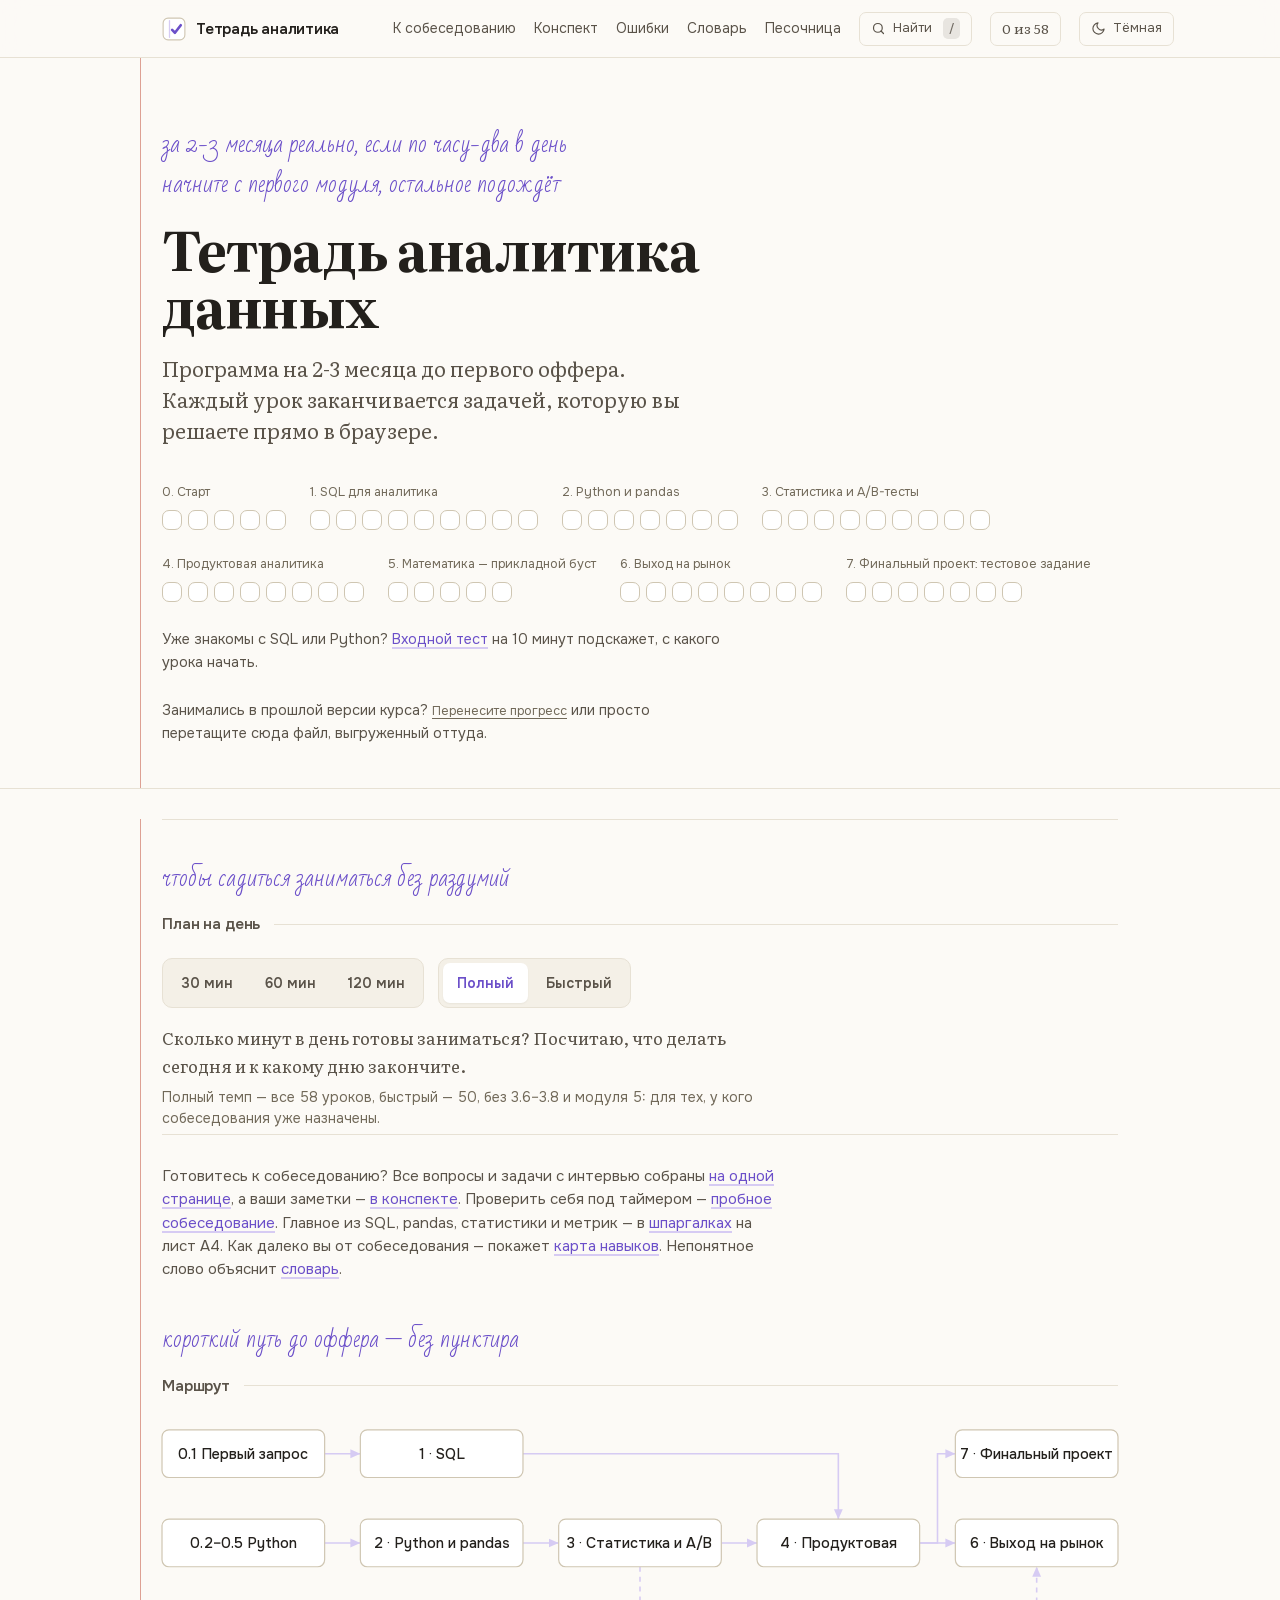
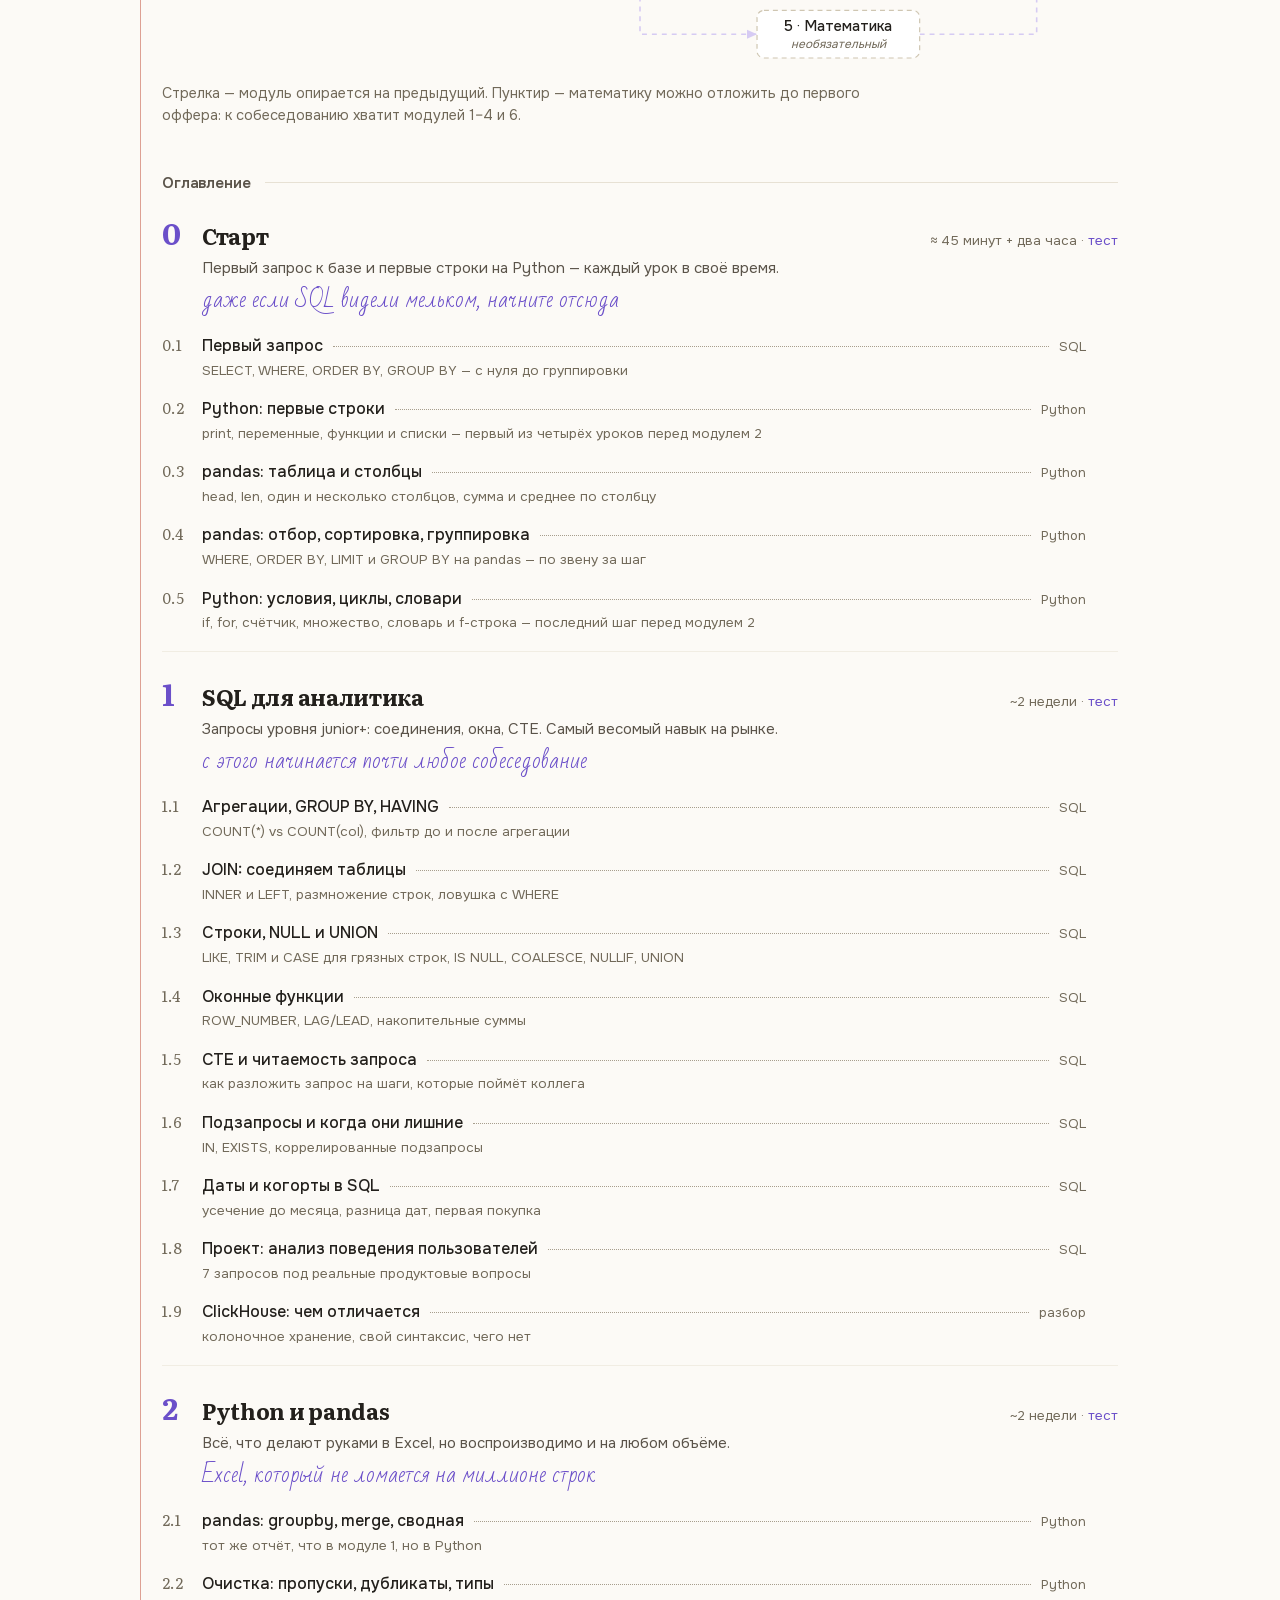
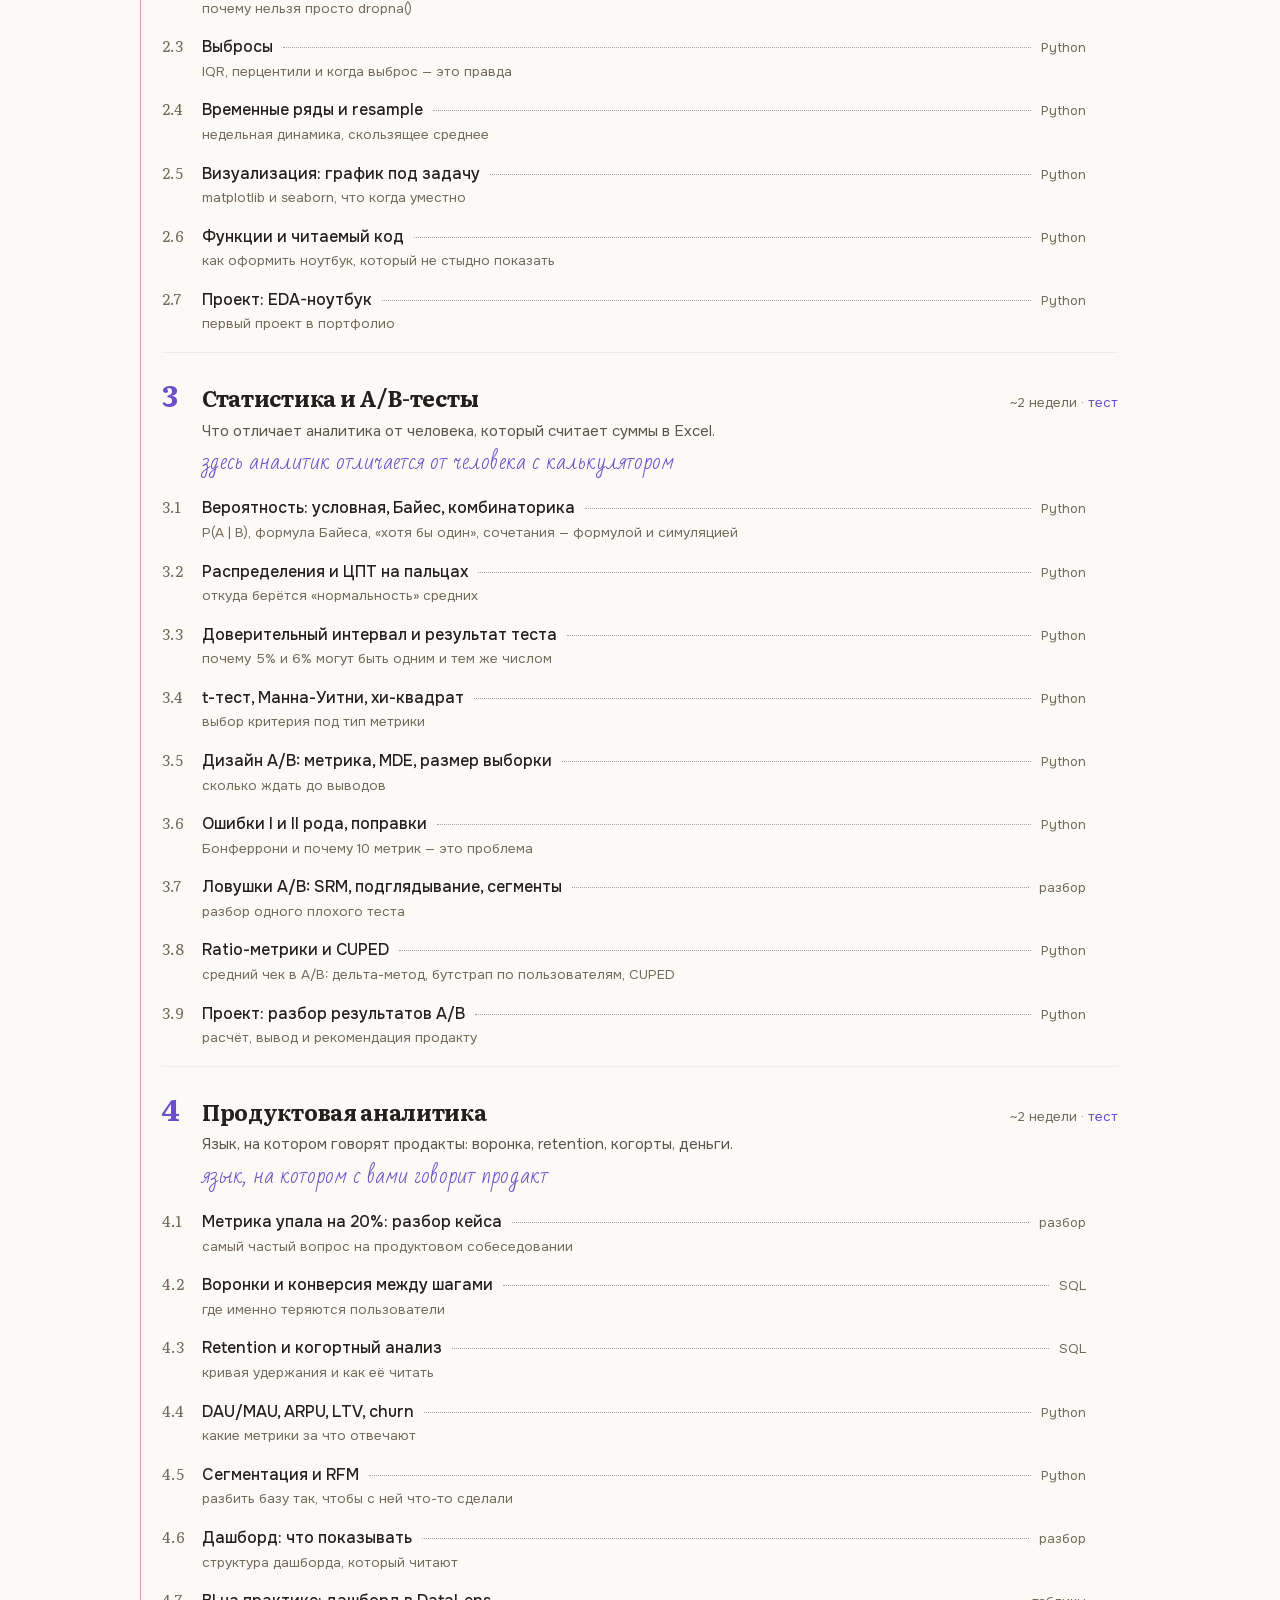
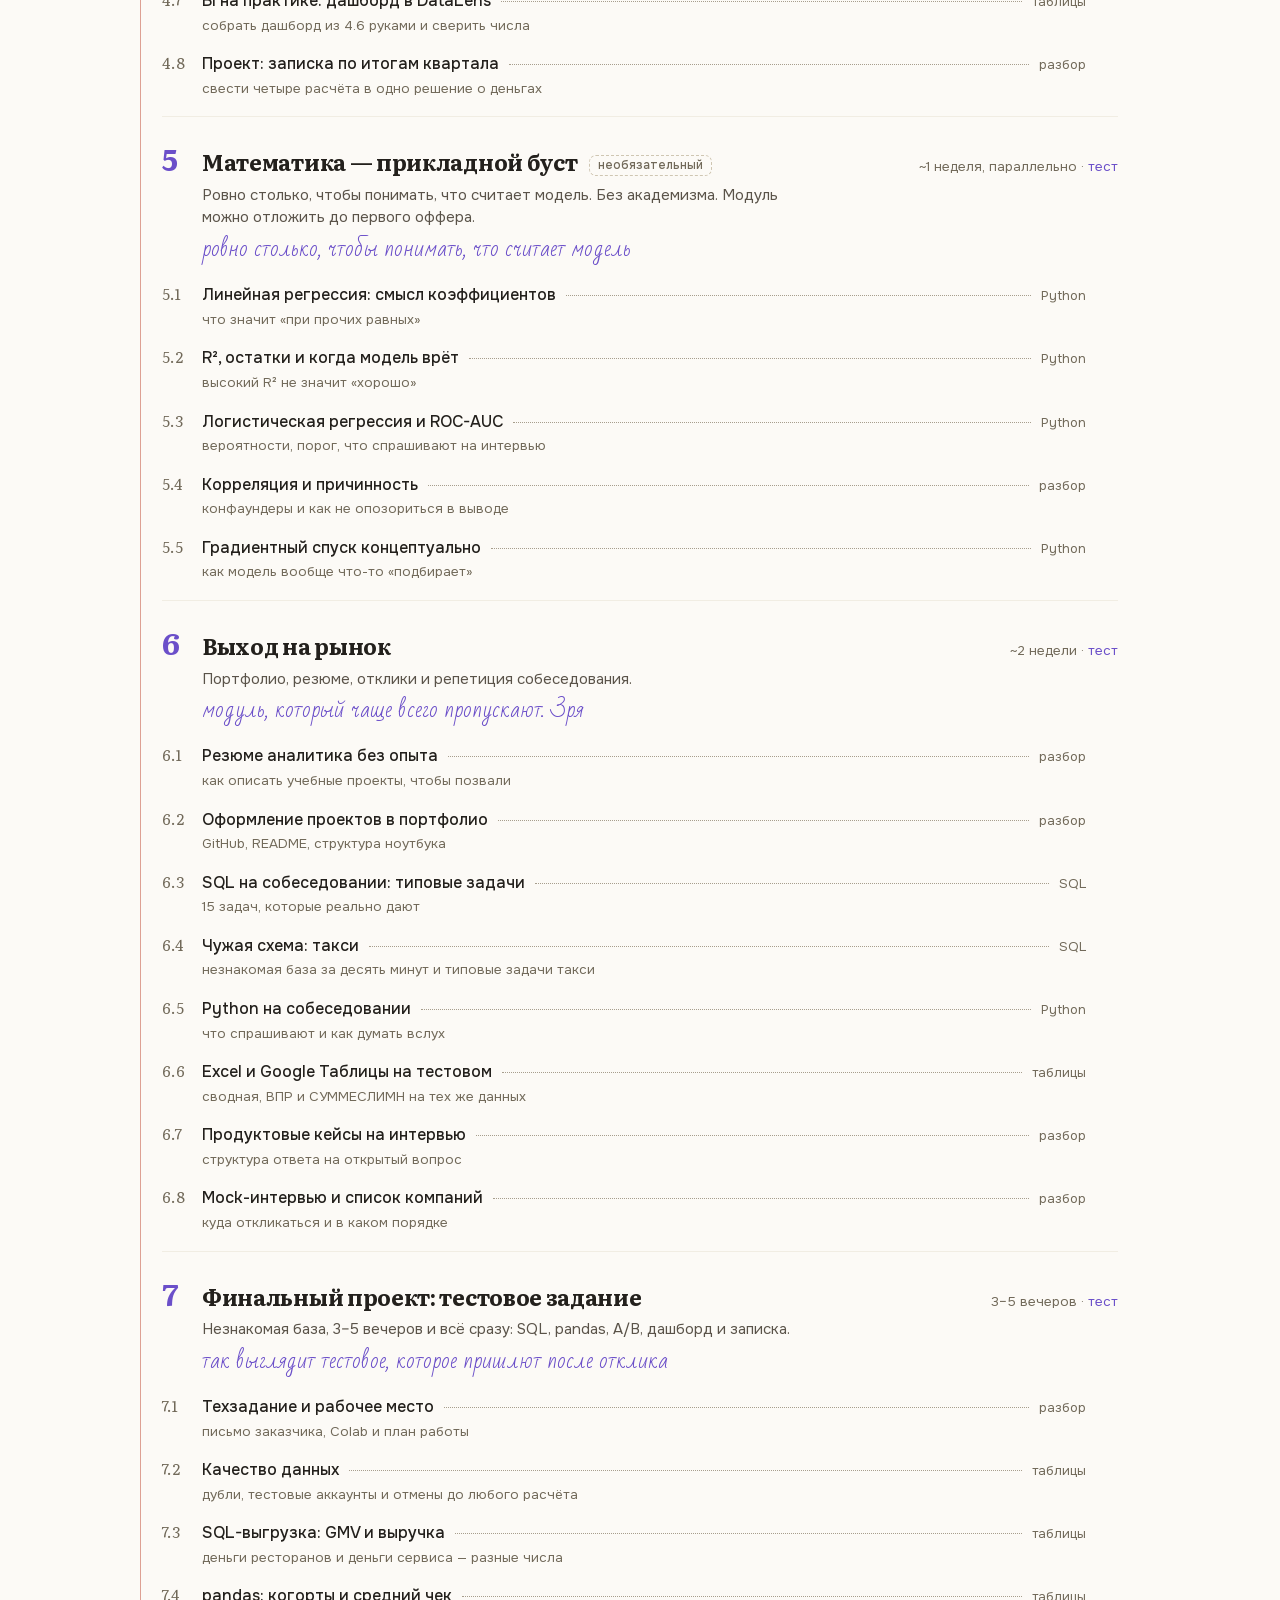
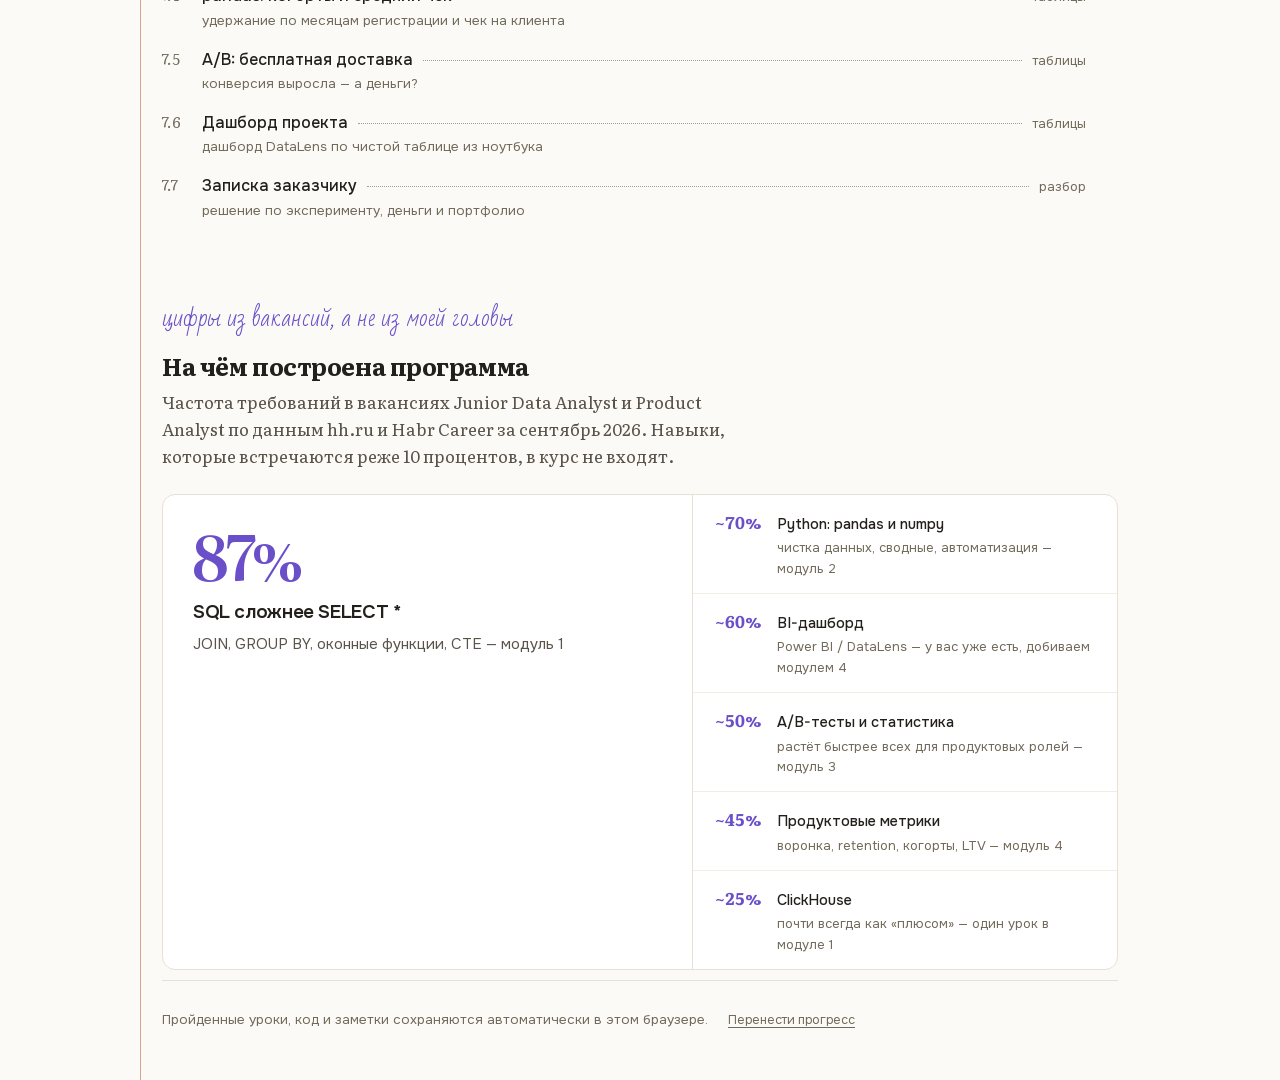
==== commit eec7a102: "Финальный проект: уроки 7.5–7.7 Co-Authored-By: Claude Opus 5.5 <noreply@anthropic.com>" ====
--- a/index.html
+++ b/index.html
@@ -15,7 +15,7 @@
 <meta property="og:locale" content="ru_RU">
 <meta property="og:site_name" content="Тетрадь аналитика">
 <meta property="og:title" content="Тетрадь аналитика — курс подготовки к Junior Data Analyst">
-<meta property="og:description" content="55 уроков: SQL, Python, статистика и продуктовые метрики. Каждый урок заканчивается задачей, которую вы решаете прямо в браузере.">
+<meta property="og:description" content="58 уроков: SQL, Python, статистика и продуктовые метрики. Каждый урок заканчивается задачей, которую вы решаете прямо в браузере.">
 <meta property="og:url" content="https://nekozlovskiy.github.io/analyst-notebook/">
 <meta property="og:image" content="https://nekozlovskiy.github.io/analyst-notebook/og.png">
 <meta property="og:image:width" content="1200">
